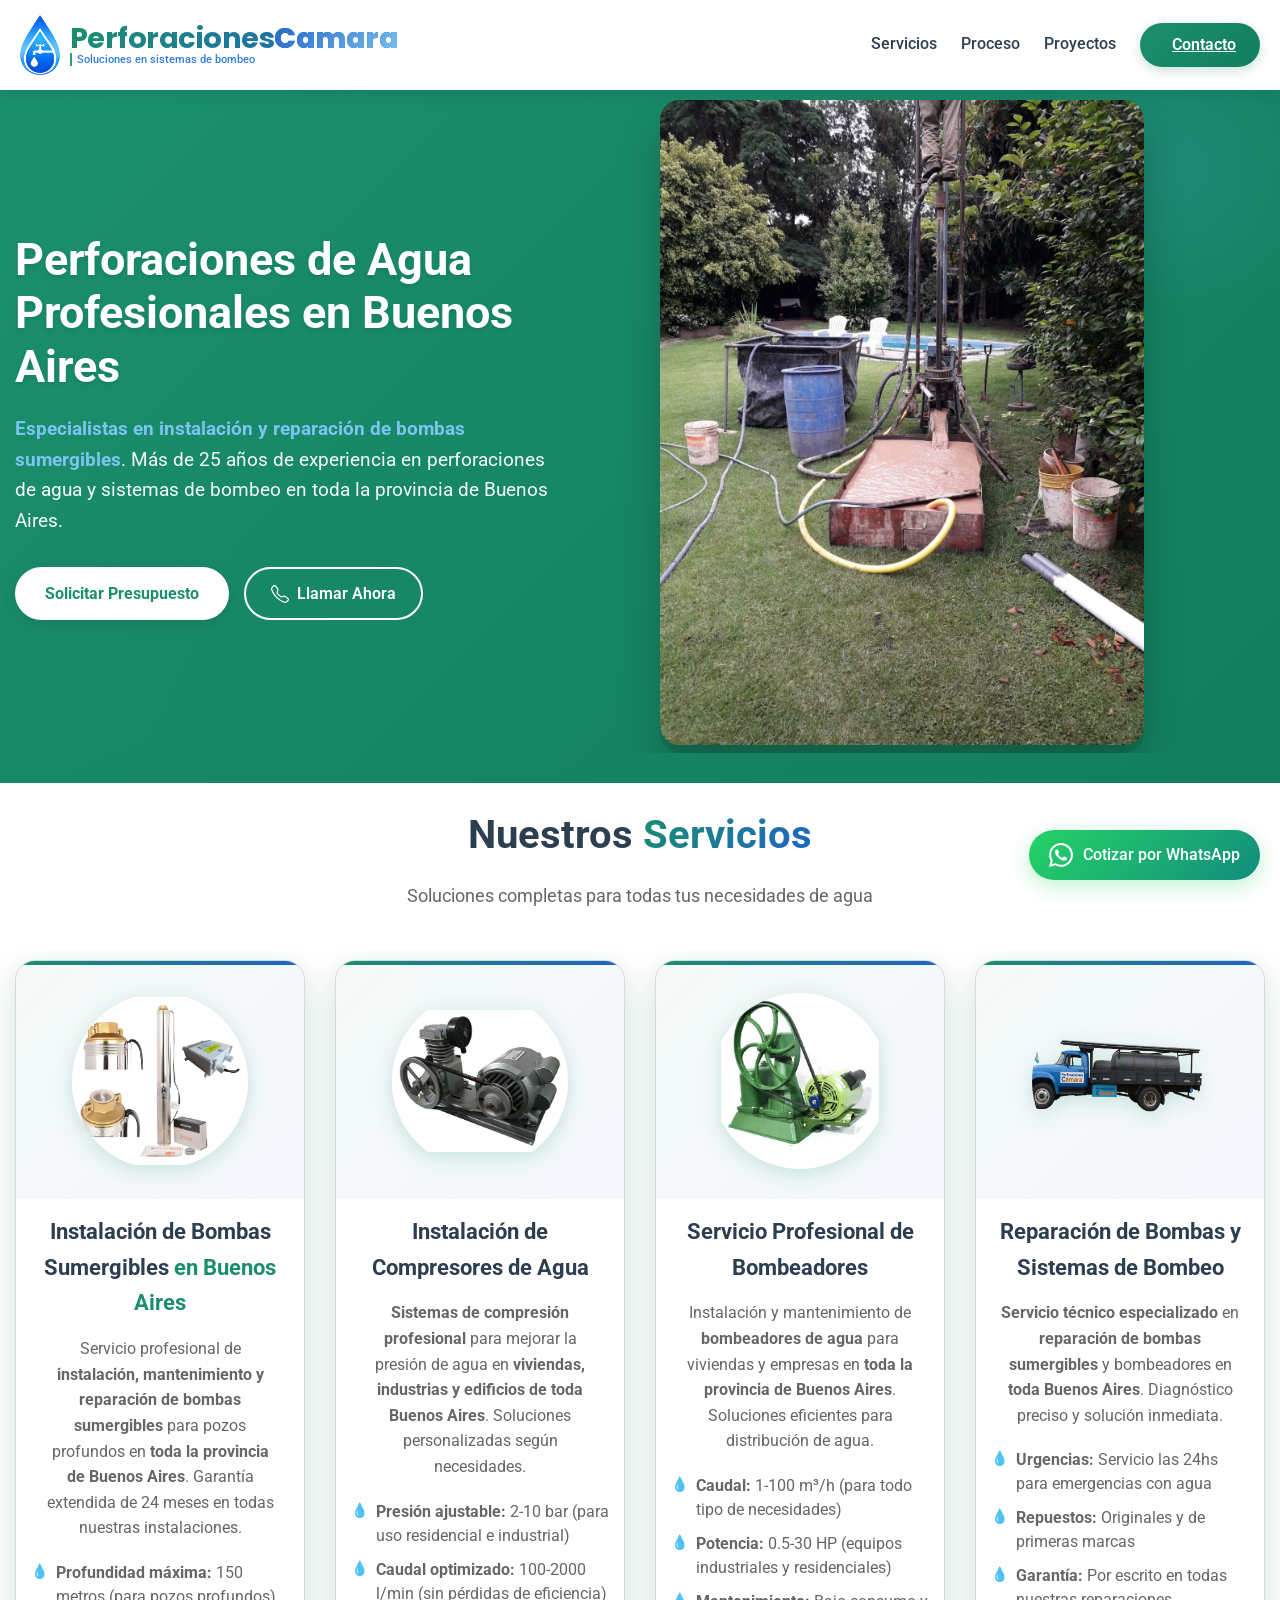
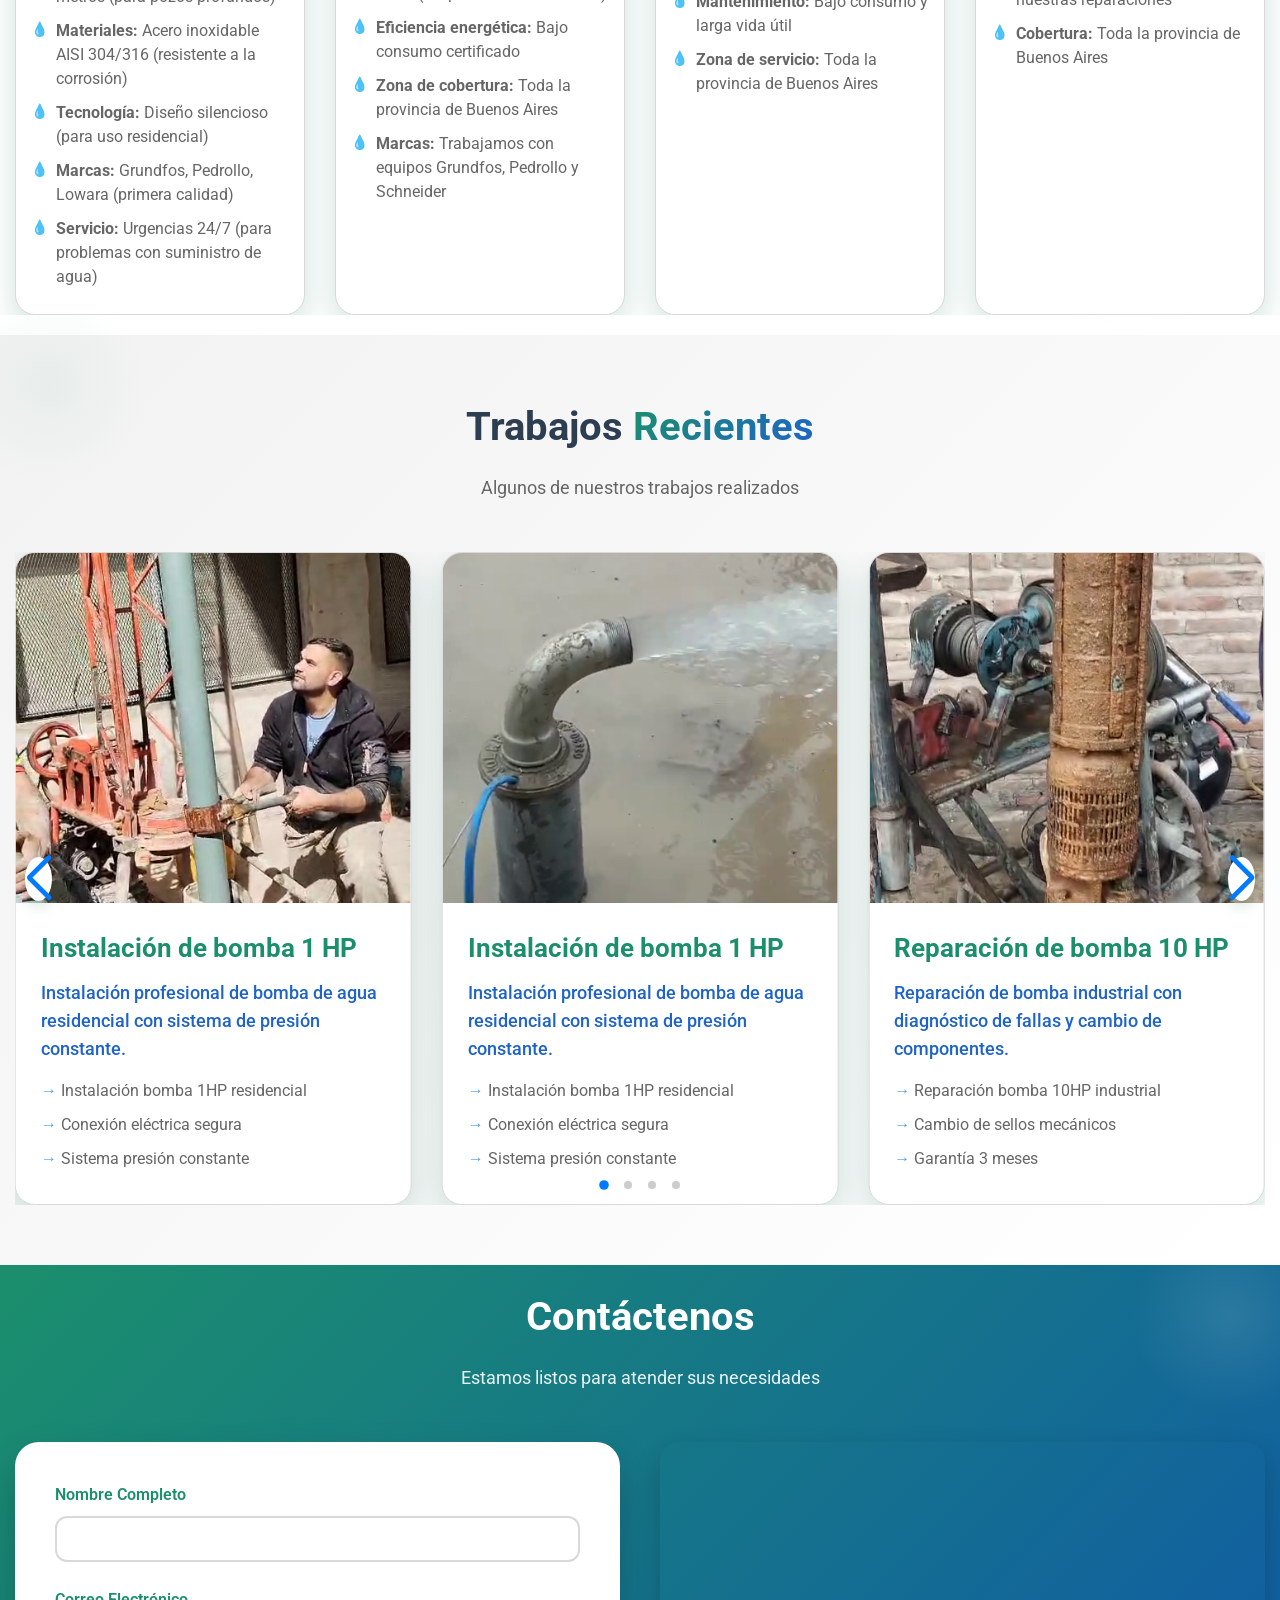
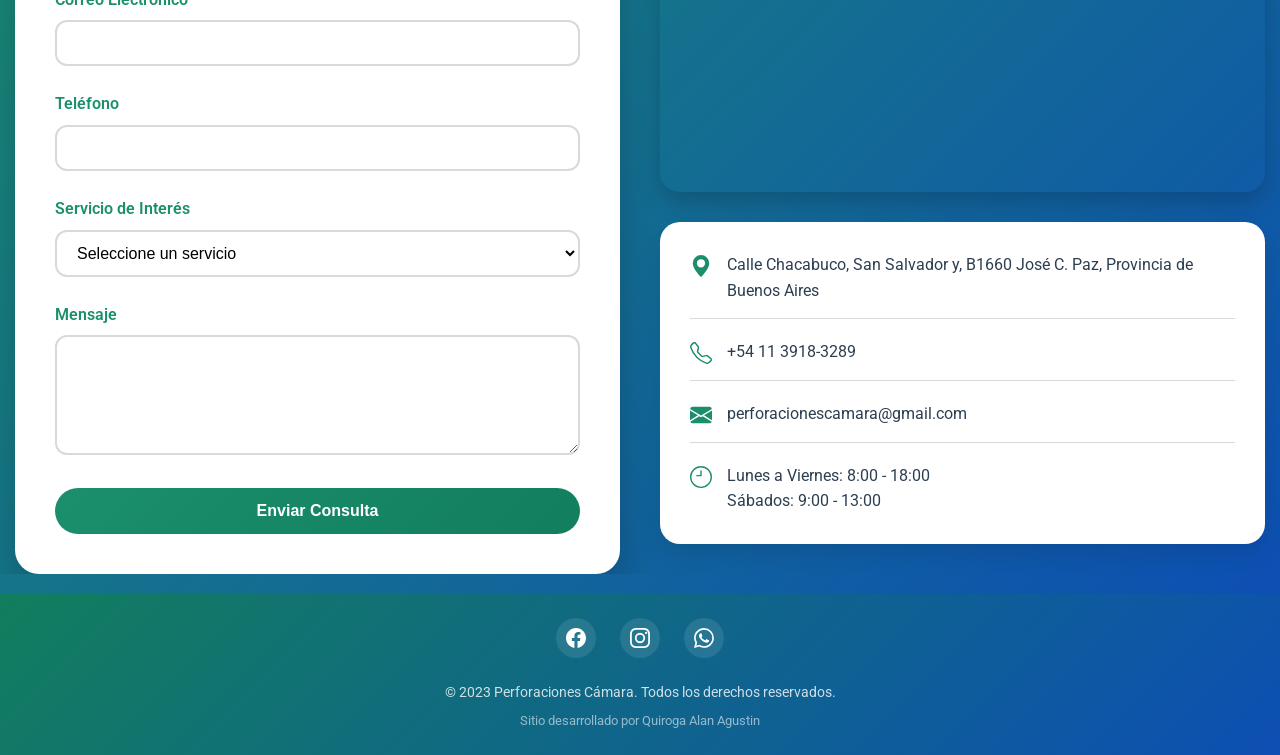
==== index.html @ 4f41132c "update" ====
<!DOCTYPE html>
<html lang="es">
<head>
  <meta charset="UTF-8">
  <title>Perforaciones Cámara | Instalación y Reparación de Bombas Sumergibles en Buenos Aires</title>
  
  <meta name="viewport" content="width=device-width, initial-scale=1.0, maximum-scale=1.0, user-scalable=no">
  <meta name="description" content="Perforaciones Cámara: Especialistas en perforación de pozos e instalación de bombas sumergibles en Buenos Aires. Servicio técnico 24/7 con 25 años de experiencia. Cotización inmediata y garantía extendida.">
  <meta name="keywords" content="perforaciones de agua, perforaciones cámara, perforaciones Buenos Aires, reparación bombeadores, bombas sumergibles, pozos de agua, sistemas de bombeo">
  <meta name="geo.region" content="AR-B" />
  <meta name="geo.placename" content="Buenos Aires" />
  <meta name="geo.position" content="-34.4950097;-58.7896075" />
  <meta name="ICBM" content="-34.4950097, -58.7896075" />
  <meta name="location" content="Buenos Aires, Argentina">
  <meta http-equiv="content-language" content="es">
  <meta name="author" content="Perforaciones Cámara">
  <meta name="robots" content="index, follow">

  <link rel="stylesheet" href="css/base.css">
  <link rel="stylesheet" href="css/tablet.css">
  <link rel="stylesheet" href="css/mobil.css">
  <link rel="stylesheet" href="https://unpkg.com/swiper/swiper-bundle.min.css">
  
  <link rel="preconnect" href="https://fonts.googleapis.com">
  <link rel="preconnect" href="https://fonts.gstatic.com" crossorigin>
  <link rel="canonical" href="https://www.perforacionescamara.com.ar" />
  <link href="https://fonts.googleapis.com/css2?family=Poppins:wght@400;500;600;700&family=Roboto:wght@400;500&display=swap" rel="stylesheet">


  <script type="application/ld+json">
    {
      "@context": "https://schema.org",
      "@type": "LocalBusiness",
      "name": "Perforaciones Cámara",
      "image": "https://www.perforacionescamara.com.ar/img/logo.jpg",
      "telephone": "+541161022419",
      "email": "perforacionescamara@gmail.com",
      "address": {
        "@type": "PostalAddress",
        "streetAddress": "Calle Chacabuco",
        "addressLocality": "Buenos Aires",
        "addressRegion": "Buenos Aires",
        "postalCode": "1665",
        "addressCountry": "AR"
      },
      "geo": {
        "@type": "GeoCoordinates",
        "latitude": "-34.4950097",
        "longitude": "-58.7896075"
      },
      "openingHoursSpecification": [{
        "@type": "OpeningHoursSpecification",
        "dayOfWeek": [
          "Monday",
          "Tuesday",
          "Wednesday",
          "Thursday",
          "Friday"
        ],
        "opens": "08:00",
        "closes": "18:00"
      },
      {
        "@type": "OpeningHoursSpecification",
        "dayOfWeek": "Saturday",
        "opens": "09:00",
        "closes": "13:00"
      }],
      "priceRange": "$$",
      "sameAs": [
        "https://www.facebook.com/profile.php?id=100032500175894",
        "https://www.instagram.com/perforaciones.camara/"
      ]
    }
    </script>

</head>
<body>
  <!-- Header/Navbar -->
  <header class="header">
    <div class="container">
      <a href="perforacionescamara.com.ar" class="logo">
        <div class="logo-image">
          <img src="img/logo.webp" alt="Logo Perforaciones Camara">
        </div>

        <div class="logo-info">
          <div class="logo-text">Perforaciones<span>Camara</span></div>
          <div class="logo-slogan">Soluciones en sistemas de bombeo</div>
        </div>
      </a>
      
      <nav class="navbar" aria-label="Navegación principal">
        <ul class="nav-links">
          <li class="nav-item"><a href="#servicios" class="nav-link">Servicios</a></li>
          <li class="nav-item"><a href="#proceso" class="nav-link">Proceso</a></li>
          <li class="nav-item"><a href="#proyectos" class="nav-link">Proyectos</a></li>
          <li class="nav-item"><a href="#contacto" class="btn-nav">
            <i class="fas fa-phone-alt"></i> Contacto
          </a></li>
        </ul>
      </nav>
      
      <div class="mobile-menu-btn">
        <span></span>
        <span></span>
        <span></span>
      </div>
    </div>
  </header>

  <nav class="breadcrumbs" aria-label="Ruta de navegación">
    <ol itemscope itemtype="https://schema.org/BreadcrumbList">
      <li itemprop="itemListElement" itemscope itemtype="https://schema.org/ListItem">
        <a itemprop="item" href="https://www.perforacionescamara.com.ar">
          <span itemprop="name">Inicio</span>
        </a>
        <meta itemprop="position" content="1" />
      </li>
      <li itemprop="itemListElement" itemscope itemtype="https://schema.org/ListItem">
        <span itemprop="name">Servicios</span>
        <meta itemprop="position" content="2" />
      </li>
    </ol>
  </nav>
  
  <!-- Hero Section -->
  <section class="hero">
    <div class="container">
      <div class="hero-content">
        <h1>Perforaciones de Agua Profesionales en Buenos Aires</h1>
        <p><strong>Especialistas en instalación y reparación de bombas sumergibles</strong>. Más de 25 años de experiencia en perforaciones de agua y sistemas de bombeo en toda la provincia de Buenos Aires.</p>
        <div class="hero-buttons">
          <a href="#contacto" class="btn-primary">Solicitar Presupuesto</a>
          <a href="tel:+541139183289" class="btn-secondary">
            <svg xmlns="http://www.w3.org/2000/svg" width="16" height="16" fill="currentColor" viewBox="0 0 16 16">
              <path d="M3.654 1.328a.678.678 0 0 0-1.015-.063L1.605 2.3c-.483.484-.661 1.169-.45 1.77a17.6 17.6 0 0 0 4.168 6.608 17.6 17.6 0 0 0 6.608 4.168c.601.211 1.286.033 1.77-.45l1.034-1.034a.678.678 0 0 0-.063-1.015l-2.307-1.794a.678.678 0 0 0-.58-.122l-2.19.547a1.75 1.75 0 0 1-1.657-.459L5.482 8.062a1.75 1.75 0 0 1-.46-1.657l.548-2.19a.678.678 0 0 0-.122-.58L3.654 1.328zM1.884.511a1.745 1.745 0 0 1 2.612.163L6.29 2.98c.329.423.445.974.315 1.494l-.547 2.19a.68.68 0 0 0 .178.643l2.457 2.457a.68.68 0 0 0 .644.178l2.189-.547a1.75 1.75 0 0 1 1.494.315l2.306 1.794c.829.645.905 1.87.163 2.611l-1.034 1.034c-.74.74-1.846 1.065-2.877.702a18.6 18.6 0 0 1-7.01-4.42 18.6 18.6 0 0 1-4.42-7.009c-.362-1.03-.037-2.137.703-2.877L1.885.511z"/>
            </svg>
            Llamar Ahora
          </a>
        </div>
      </div>
      <div class="hero-image">
        <img src="img/hero-bomba.webp" alt="Instalación profesional de bomba sumergible">
      </div>
    </div>
  </section>

  <!-- Servicios -->
  <section id="servicios" class="services">
    <div class="container">
      <div class="section-header">
        <h2>Nuestros <span>Servicios</span></h2>
        <p>Soluciones completas para todas tus necesidades de agua</p>
      </div>
      <div class="services-grid">
        <div class="service-card" itemscope itemtype="http://schema.org/Service">
          <div class="service-icon">
            <img src="img/bomba-icon.webp" 
                alt="Instalación y reparación de bombas sumergibles en Buenos Aires" 
                loading="lazy"
                width="100"
                height="100"
                itemprop="image">
          </div>
          
          <h3 itemprop="name">Instalación de Bombas Sumergibles <strong>en Buenos Aires</strong></h3>
          
          <div itemprop="description">
            <p>Servicio profesional de <strong>instalación, mantenimiento y reparación de bombas sumergibles</strong> para pozos profundos en <strong>toda la provincia de Buenos Aires</strong>. Garantía extendida de 24 meses en todas nuestras instalaciones.</p>
          </div>
          
          <button class="features-toggle">▼ Ver características</button>
          
          <ul class="service-features">
            <li itemprop="feature" itemscope itemtype="http://schema.org/PropertyValue">
              <strong><span itemprop="name">Profundidad máxima:</span></strong> 
              <span itemprop="value">150 metros</span> (para pozos profundos)
            </li>
            <li itemprop="feature" itemscope itemtype="http://schema.org/PropertyValue">
              <strong><span itemprop="name">Materiales:</span></strong> 
              <span itemprop="value">Acero inoxidable AISI 304/316</span> (resistente a la corrosión)
            </li>
            <li itemprop="feature" itemscope itemtype="http://schema.org/PropertyValue">
              <strong><span itemprop="name">Tecnología:</span></strong> 
              <span itemprop="value">Diseño silencioso</span> (para uso residencial)
            </li>
            <li itemprop="feature" itemscope itemtype="http://schema.org/PropertyValue">
              <strong><span itemprop="name">Marcas:</span></strong>
              <span itemprop="value">Grundfos, Pedrollo, Lowara</span> (primera calidad)
            </li>
            <li itemprop="feature" itemscope itemtype="http://schema.org/PropertyValue">
              <strong><span itemprop="name">Servicio:</span></strong>
              <span itemprop="value">Urgencias 24/7</span> (para problemas con suministro de agua)
            </li>
          </ul>
        </div>
        
        <div class="service-card" itemscope itemtype="http://schema.org/Service">
          <div class="service-icon">
            <img src="img/compresor-icon.webp" 
                alt="Instalación y mantenimiento de compresores en Buenos Aires" 
                loading="lazy"
                width="100"
                height="100">
          </div>
          <h3>Instalación de Compresores de Agua</h3>
          <p><strong>Sistemas de compresión profesional</strong> para mejorar la presión de agua en <strong>viviendas, industrias y edificios de toda Buenos Aires</strong>. Soluciones personalizadas según necesidades.</p>
          
          <button class="features-toggle">▼ Ver características</button>
          
          <ul class="service-features">
            <li><strong>Presión ajustable:</strong> 2-10 bar (para uso residencial e industrial)</li>
            <li><strong>Caudal optimizado:</strong> 100-2000 l/min (sin pérdidas de eficiencia)</li>
            <li><strong>Eficiencia energética:</strong> Bajo consumo certificado</li>
            <li><strong>Zona de cobertura:</strong> Toda la provincia de Buenos Aires</li>
            <li><strong>Marcas:</strong> Trabajamos con equipos Grundfos, Pedrollo y Schneider</li>
          </ul>
        </div>

        <div class="service-card" itemscope itemtype="http://schema.org/Service">
          <div class="service-icon">
            <img src="img/bombeador-icon.webp" 
                alt="Reparación e instalación de bombeadores en Buenos Aires" 
                loading="lazy"
                width="100"
                height="100">
          </div>
          <h3>Servicio Profesional de Bombeadores</h3>
          <p>Instalación y mantenimiento de <strong>bombeadores de agua</strong> para viviendas y empresas en <strong>toda la provincia de Buenos Aires</strong>. Soluciones eficientes para distribución de agua.</p>
          
          <button class="features-toggle">▼ Ver características</button>
          
          <ul class="service-features">
            <li><strong>Caudal:</strong> 1-100 m³/h (para todo tipo de necesidades)</li>
            <li><strong>Potencia:</strong> 0.5-30 HP (equipos industriales y residenciales)</li>
            <li><strong>Mantenimiento:</strong> Bajo consumo y larga vida útil</li>
            <li><strong>Zona de servicio:</strong> Toda la provincia de Buenos Aires</li>
          </ul>
        </div>
        
        <div class="service-card" itemscope itemtype="http://schema.org/Service">
          <div class="service-icon">
            <img src="img/reparacion-icon.webp" 
                alt="Reparación urgente de bombas en Buenos Aires" 
                loading="lazy"
                width="100"
                height="100">
          </div>
          <h3>Reparación de Bombas y Sistemas de Bombeo</h3>
          <p><strong>Servicio técnico especializado</strong> en <strong>reparación de bombas sumergibles</strong> y bombeadores en <strong>toda Buenos Aires</strong>. Diagnóstico preciso y solución inmediata.</p>
          
          <button class="features-toggle">▼ Ver características</button>
          
          <ul class="service-features">
            <li><strong>Urgencias:</strong> Servicio las 24hs para emergencias con agua</li>
            <li><strong>Repuestos:</strong> Originales y de primeras marcas</li>
            <li><strong>Garantía:</strong> Por escrito en todas nuestras reparaciones</li>
            <li><strong>Cobertura:</strong> Toda la provincia de Buenos Aires</li>
          </ul>
        </div>
      </div>
    </div>
  </section>
  
  <!-- Proyectos -->
  <section id="proyectos" class="projects">
    <div class="container">
      <div class="section-header">
        <h2>Trabajos <span>Recientes</span></h2>
        <p>Algunos de nuestros trabajos realizados</p>
      </div>
      
      <div class="swiper projects-swiper">
        <div class="swiper-wrapper">
          <div class="swiper-slide project-slide">
            <img src="img/bomba-instalacion-1hp.webp" alt="Instalación de bomba 1HP">
            <div class="project-info">
              <h3>Instalación de bomba 1 HP</h3>
              <p>Instalación profesional de bomba de agua residencial con sistema de presión constante.</p>
              <ul>
                <li>Instalación bomba 1HP residencial</li>
                <li>Conexión eléctrica segura</li>
                <li>Sistema presión constante</li>
              </ul>              
            </div>
          </div>
          
          <div class="swiper-slide project-slide">
            <img src="img/bomba-reparacion-10hp.webp" alt="Mantenimiento de bomba de 10HP">
            <div class="project-info">
              <h3>Reparación de bomba 10 HP</h3>
              <p>Reparación de bomba industrial con diagnóstico de fallas y cambio de componentes.</p>
              <ul>
                <li>Reparación bomba 10HP industrial</li>
                <li>Cambio de sellos mecánicos</li>
                <li>Garantía 3 meses</li>
              </ul>
            </div>
          </div>
          
          <div class="swiper-slide project-slide">
            <img src="img/bomba-instalacion-3hp.webp" alt="Instalación de bomba 3HP">
            <div class="project-info">
              <h3>Instalación de bomba 3 HP</h3>
              <p>Sistema de bombeo para procesos manufactureros.</p>
              <ul>
                <li>Instalación bomba 3HP comercial</li>
                <li>Configuración hidroneumática</li>
                <li>Pruebas de presión y garantía de funcionamiento sin interrupciones</li>
              </ul>
            </div>
          </div>

          <div class="swiper-slide project-slide">
            <img src="img/bomba-instalacion-1hp-2.webp" alt="Instalación de bomba 1HP">
            <div class="project-info">
              <h3>Instalación de bomba 1 HP</h3>
              <p>Instalación profesional de bomba de agua residencial con sistema de presión constante.</p>
              <ul>
                <li>Instalación bomba 1HP residencial</li>
                <li>Conexión eléctrica segura</li>
                <li>Sistema presión constante</li>
              </ul>              
            </div>
          </div>
        </div>
        <div class="swiper-pagination"></div>
        <div class="swiper-button-prev"></div>
        <div class="swiper-button-next"></div>
      </div>
    </div>
  </section>

  <!-- Contacto -->
  <section id="contacto" class="contact">
    <div class="container">
      <div class="section-header">
        <h2>Contáctenos</h2>
        <p>Estamos listos para atender sus necesidades</p>
      </div>
      
      <div class="contact-grid">
        <div class="contact-form">
          <form id="contactForm">
            <div class="form-group">
              <label for="name">Nombre Completo</label>
              <input type="text" id="name" required>
            </div>
            
            <div class="form-group">
              <label for="email">Correo Electrónico</label>
              <input type="email" id="email" required>
            </div>
            
            <div class="form-group">
              <label for="phone">Teléfono</label>
              <input type="tel" id="phone" required>
            </div>
            
            <div class="form-group">
              <label for="service">Servicio de Interés</label>
              <select id="service" required>
                <option value="">Seleccione un servicio</option>
                <option value="bomba">Bomba Sumergible</option>
                <option value="compresor">Compresor</option>
                <option value="bombeador">Bombeador</option>
                <option value="reparacion">Reparación</option>
                <option value="otro">Otro</option>
              </select>
            </div>
            
            <div class="form-group">
              <label for="message">Mensaje</label>
              <textarea id="message" rows="4" required></textarea>
            </div>
            
            <button type="submit" class="btn-submit">Enviar Consulta</button>
          </form>
        </div>
        
        <div class="contact-map">
          <div class="map-container">
            <iframe src="https://www.google.com/maps/embed?pb=!1m18!1m12!1m3!1d3288.3105803916956!2d-58.78960759999999!3d-34.4950097!2m3!1f0!2f0!3f0!3m2!1i1024!2i768!4f13.1!3m3!1m2!1s0x95bc997631d811b5%3A0x26855a58a3bdd645!2sPerforaciones%20camara!5e0!3m2!1ses!2sar!4v1747162366873!5m2!1ses!2sar" width="600" height="450" style="border:0;" allowfullscreen="" loading="lazy" referrerpolicy="no-referrer-when-downgrade"></iframe>
                    width="100%" 
                    height="100%" 
                    style="border:0;" 
                    allowfullscreen="" 
                    loading="lazy"></iframe>
          </div>
          
          <div class="contact-info">
            <div class="info-item">
              <svg xmlns="http://www.w3.org/2000/svg" width="24" height="24" fill="currentColor" viewBox="0 0 16 16">
                <path d="M8 16s6-5.686 6-10A6 6 0 0 0 2 6c0 4.314 6 10 6 10zm0-7a3 3 0 1 1 0-6 3 3 0 0 1 0 6z"/>
              </svg>
              <p>Calle Chacabuco, San Salvador y, B1660 José C. Paz, Provincia de Buenos Aires</p>
            </div>
            
            <div class="info-item">
              <svg xmlns="http://www.w3.org/2000/svg" width="24" height="24" fill="currentColor" viewBox="0 0 16 16">
                <path d="M3.654 1.328a.678.678 0 0 0-1.015-.063L1.605 2.3c-.483.484-.661 1.169-.45 1.77a17.6 17.6 0 0 0 4.168 6.608 17.6 17.6 0 0 0 6.608 4.168c.601.211 1.286.033 1.77-.45l1.034-1.034a.678.678 0 0 0-.063-1.015l-2.307-1.794a.678.678 0 0 0-.58-.122l-2.19.547a1.75 1.75 0 0 1-1.657-.459L5.482 8.062a1.75 1.75 0 0 1-.46-1.657l.548-2.19a.678.678 0 0 0-.122-.58L3.654 1.328zM1.884.511a1.745 1.745 0 0 1 2.612.163L6.29 2.98c.329.423.445.974.315 1.494l-.547 2.19a.68.68 0 0 0 .178.643l2.457 2.457a.68.68 0 0 0 .644.178l2.189-.547a1.75 1.75 0 0 1 1.494.315l2.306 1.794c.829.645.905 1.87.163 2.611l-1.034 1.034c-.74.74-1.846 1.065-2.877.702a18.6 18.6 0 0 1-7.01-4.42 18.6 18.6 0 0 1-4.42-7.009c-.362-1.03-.037-2.137.703-2.877L1.885.511z"/>
              </svg>
              <p>+54 11 3918-3289</p>
            </div>
            
            <div class="info-item">
              <svg xmlns="http://www.w3.org/2000/svg" width="24" height="24" fill="currentColor" viewBox="0 0 16 16">
                <path d="M.05 3.555A2 2 0 0 1 2 2h12a2 2 0 0 1 1.95 1.555L8 8.414.05 3.555ZM0 4.697v7.104l5.803-3.558L0 4.697ZM6.761 8.83l-6.57 4.027A2 2 0 0 0 2 14h12a2 2 0 0 0 1.808-1.144l-6.57-4.027L8 9.586l-1.239-.757Zm3.436-.586L16 11.801V4.697l-5.803 3.546Z"/>
              </svg>
              <p>perforacionescamara@gmail.com</p>
            </div>
            
            <div class="info-item">
              <svg xmlns="http://www.w3.org/2000/svg" width="24" height="24" fill="currentColor" viewBox="0 0 16 16">
                <path d="M8 1a7 7 0 1 0 0 14A7 7 0 0 0 8 1zm0-1a8 8 0 1 1 0 16A8 8 0 0 1 8 0z"/>
                <path d="M8 3a.5.5 0 0 1 .5.5v3.5a.5.5 0 0 1-.5.5H5a.5.5 0 0 1 0-1h2.5V3.5A.5.5 0 0 1 8 3z"/>
              </svg>
              <p>Lunes a Viernes: 8:00 - 18:00<br>Sábados: 9:00 - 13:00</p>
            </div>
          </div>
        </div>
      </div>
    </div>
  </section>

  <script src="js/script.js"></script>
  <script src="https://cdn.jsdelivr.net/npm/swiper@8/swiper-bundle.min.js"></script>

 <!-- Footer -->
  <footer class="footer" itemscope itemtype="http://schema.org/LocalBusiness">
    <div class="container">
      <div itemprop="name" style="display:none">Perforaciones Cámara</div>
      <div class="social-links">
        <a href="https://www.facebook.com/profile.php?id=100032500175894" class="facebook" aria-label="Facebook">
          <svg xmlns="http://www.w3.org/2000/svg" width="20" height="20" fill="currentColor" viewBox="0 0 16 16">
            <path d="M16 8.049c0-4.446-3.582-8.05-8-8.05C3.58 0-.002 3.603-.002 8.05c0 4.017 2.926 7.347 6.75 7.951v-5.625h-2.03V8.05H6.75V6.275c0-2.017 1.195-3.131 3.022-3.131.876 0 1.791.157 1.791.157v1.98h-1.009c-.993 0-1.303.621-1.303 1.258v1.51h2.218l-.354 2.326H9.25V16c3.824-.604 6.75-3.934 6.75-7.951z"/>
          </svg>
        </a>
        <a href="https://www.instagram.com/perforaciones.camara/" class="instagram" aria-label="Instagram">
          <svg xmlns="http://www.w3.org/2000/svg" width="20" height="20" fill="currentColor" viewBox="0 0 16 16">
            <path d="M8 0C5.829 0 5.556.01 4.703.048 3.85.088 3.269.222 2.76.42a3.92 3.92 0 0 0-1.417.923A3.92 3.92 0 0 0 .42 2.76C.222 3.268.087 3.85.048 4.7.01 5.555 0 5.827 0 8.001c0 2.172.01 2.444.048 3.297.04.852.174 1.433.372 1.942.205.526.478.972.923 1.417.444.445.89.719 1.416.923.51.198 1.09.332 1.942.372.853.037 1.125.048 3.298.048 2.173 0 2.445-.01 3.298-.048.852-.04 1.433-.174 1.941-.372a3.92 3.92 0 0 0 1.417-.923c.445-.445.719-.891.923-1.416.198-.51.332-1.09.372-1.941.037-.853.048-1.125.048-3.298 0-2.173-.01-2.445-.048-3.298-.04-.852-.174-1.433-.372-1.941a3.92 3.92 0 0 0-.923-1.417A3.92 3.92 0 0 0 13.24.42c-.51-.198-1.09-.332-1.941-.372C10.445.01 10.173 0 8 0zm0 1.44c2.136 0 2.39.01 3.233.048.78.036 1.203.166 1.485.276.374.145.64.319.92.599.28.28.453.546.598.92.11.281.24.705.276 1.485.037.843.048 1.097.048 3.233 0 2.136-.01 2.39-.048 3.233-.036.78-.166 1.203-.276 1.485-.145.374-.319.64-.599.92-.28.28-.546.453-.92.598-.281.11-.705.24-1.485.276-.843.037-1.097.048-3.233.048-2.136 0-2.39-.01-3.233-.048-.78-.036-1.203-.166-1.485-.276a3.92 3.92 0 0 1-.92-.599 3.92 3.92 0 0 1-.598-.92c-.11-.281-.24-.705-.276-1.485C1.45 10.39 1.44 10.136 1.44 8c0-2.136.01-2.39.048-3.233.036-.78.166-1.203.276-1.485.145-.374.319-.64.599-.92.28-.28.546-.453.92-.598.281-.11.705-.24 1.485-.276C5.61 1.45 5.864 1.44 8 1.44zm0 2.452a4.108 4.108 0 1 0 0 8.216 4.108 4.108 0 0 0 0-8.216zm0 1.44a2.667 2.667 0 1 1 0 5.334 2.667 2.667 0 0 1 0-5.334zm5.855-1.44a.96.96 0 1 0-1.92 0 .96.96 0 0 0 1.92 0z"/>
          </svg>
        </a>
        <a href="https://wa.me/541139183289" class="whatsapp" aria-label="WhatsApp">
          <svg xmlns="http://www.w3.org/2000/svg" width="20" height="20" fill="currentColor" viewBox="0 0 16 16">
            <path d="M13.601 2.326A7.854 7.854 0 0 0 7.994 0C3.627 0 .068 3.558.064 7.926c0 1.399.366 2.76 1.057 3.965L0 16l4.204-1.102a7.933 7.933 0 0 0 3.79.965h.004c4.368 0 7.926-3.558 7.93-7.93A7.898 7.898 0 0 0 13.6 2.326zM7.994 14.521a6.573 6.573 0 0 1-3.356-.92l-.24-.144-2.494.654.666-2.433-.156-.251a6.56 6.56 0 0 1-1.007-3.505c0-3.626 2.957-6.584 6.591-6.584a6.56 6.56 0 0 1 4.66 1.931 6.557 6.557 0 0 1 1.928 4.66c-.004 3.639-2.961 6.592-6.592 6.592zm3.615-4.934c-.197-.099-1.17-.578-1.353-.646-.182-.065-.315-.099-.445.099-.133.197-.513.646-.627.775-.114.133-.232.148-.43.05-.197-.1-.836-.308-1.592-.985-.59-.525-.985-1.175-1.103-1.372-.114-.198-.011-.304.088-.403.087-.088.197-.232.296-.346.1-.114.133-.198.198-.33.065-.134.034-.248-.015-.347-.05-.099-.445-1.076-.612-1.47-.16-.389-.323-.335-.445-.34-.114-.007-.247-.007-.38-.007a.729.729 0 0 0-.529.247c-.182.198-.691.677-.691 1.654 0 .977.71 1.916.81 2.049.098.133 1.394 2.132 3.383 2.992.47.205.84.326 1.129.418.475.152.904.129 1.246.08.38-.058 1.171-.48 1.338-.943.164-.464.164-.86.114-.943-.049-.084-.182-.133-.38-.232z"/>
          </svg>
        </a>
      </div>


      <div class="footer-info">
        <p>&copy; 2023 Perforaciones Cámara. Todos los derechos reservados.</p>
        <p class="credits">Sitio desarrollado por Quiroga Alan Agustin</p>
      </div>
    </div>
  </footer>

  <!-- Botón WhatsApp Flotante -->
  <a href="https://wa.me/541139183289?text=Hola%20Perforaciones%20Cámara,%20quisiera%20consultar%20por%20perforaciones%20de%20agua%20en%20Buenos%20Aires" 
  class="whatsapp-float" 
  aria-label="Consultar por perforaciones de agua vía WhatsApp">
    <svg xmlns="http://www.w3.org/2000/svg" width="24" height="24" fill="currentColor" viewBox="0 0 16 16">
      <path d="M13.601 2.326A7.854 7.854 0 0 0 7.994 0C3.627 0 .068 3.558.064 7.926c0 1.399.366 2.76 1.057 3.965L0 16l4.204-1.102a7.933 7.933 0 0 0 3.79.965h.004c4.368 0 7.926-3.558 7.93-7.93A7.898 7.898 0 0 0 13.6 2.326zM7.994 14.521a6.573 6.573 0 0 1-3.356-.92l-.24-.144-2.494.654.666-2.433-.156-.251a6.56 6.56 0 0 1-1.007-3.505c0-3.626 2.957-6.584 6.591-6.584a6.56 6.56 0 0 1 4.66 1.931 6.557 6.557 0 0 1 1.928 4.66c-.004 3.639-2.961 6.592-6.592 6.592zm3.615-4.934c-.197-.099-1.17-.578-1.353-.646-.182-.065-.315-.099-.445.099-.133.197-.513.646-.627.775-.114.133-.232.148-.43.05-.197-.1-.836-.308-1.592-.985-.59-.525-.985-1.175-1.103-1.372-.114-.198-.011-.304.088-.403.087-.088.197-.232.296-.346.1-.114.133-.198.198-.33.065-.134.034-.248-.015-.347-.05-.099-.445-1.076-.612-1.47-.16-.389-.323-.335-.445-.34-.114-.007-.247-.007-.38-.007a.729.729 0 0 0-.529.247c-.182.198-.691.677-.691 1.654 0 .977.71 1.916.81 2.049.098.133 1.394 2.132 3.383 2.992.47.205.84.326 1.129.418.475.152.904.129 1.246.08.38-.058 1.171-.48 1.338-.943.164-.464.164-.86.114-.943-.049-.084-.182-.133-.38-.232z"/>
    </svg>
    <span>Cotizar por WhatsApp</span>
  </a>

</body>
</html>
---- css/base.css ----
/* ============================================
   VARIABLES DE COLOR - PALETA CORPORATIVA
   ============================================ */
:root {
  /* Verde principal - Fondo y elementos destacados */
  --green-primary: #1B8F6C;
  --green-medium: #158A64;
  --green-dark: #127E5D;
  --green-light: #2C9E7C;
  --green-gradient-start: #1B8F6C;
  --green-gradient-end: #127E5D;
  
  /* Azul - Iconos, acentos y elementos de agua */
  --blue-deep: #0D4FB3;
  --blue-primary: #1E63C8;
  --blue-medium: #2E7EDB;
  --blue-light: #4FA3E6;
  --blue-bright: #7BC3F0;
  
  /* Blancos y grises - Textos y fondos */
  --white-pure: #FFFFFF;
  --white-soft: #F2F2F2;
  --gray-light: #D9D9D9;
  --gray-medium: #BFBFBF;
  --gray-dark: #666666;
  
  /* Sombras */
  --shadow-blue: rgba(10, 58, 138, 0.15);
  --shadow-green: rgba(15, 111, 86, 0.2);
  --shadow-text: #999999;
  
  /* Variables funcionales para compatibilidad */
  --primary-blue: var(--blue-primary);
  --dark-blue: var(--blue-deep);
  --corporate-orange: var(--green-light);
  --light-gray: var(--white-soft);
  --dark-gray: #2c3e50;
  --white: var(--white-pure);
  --text-color: var(--gray-dark);
  --transition: all 0.3s ease-in-out;
}

* {
  margin: 0;
  padding: 0;
  box-sizing: border-box;
}

body {
  font-family: 'Roboto', sans-serif;
  color: var(--dark-gray);
  background: linear-gradient(135deg, var(--white-pure) 0%, var(--white-soft) 100%);
  line-height: 1.6;
  overflow-x: hidden;
}

.container {
  width: 100%;
  max-width: 1300px;
  padding-left: 15px;
  padding-right: 15px;
  margin-left: auto;
  margin-right: auto;
  box-sizing: border-box;
  overflow-x: hidden;
}

/* ============================================
   HEADER Y NAVEGACIÓN
   ============================================ */
.header {
  position: fixed;
  top: 0;
  left: 0;
  width: 100%;
  background-color: var(--white);
  box-shadow: 0 2px 15px rgba(0, 0, 0, 0.1);
  z-index: 1000;
  padding: 0;
  transition: box-shadow 0.3s ease;
}

.header .container {
  display: flex;
  justify-content: space-between;
  align-items: center;
  padding: 15px 20px;
  max-width: 1300px;
}

.header.scrolled {
  box-shadow: 0 4px 10px rgba(0, 0, 0, 0.1);
}

/* Logo - Marca */
.logo {
  display: flex;
  align-items: stretch; /* clave */
  text-decoration: none;
  gap: 10px;
  flex-wrap: nowrap; /* evita saltos */
}

/* imagen */
.logo-image {
  display: flex;
  align-items: center;
}

.logo-image img {
  height: 100%;      /* iguala altura con texto */
  width: auto;
  max-height: 60px;  /* límite */
  object-fit: contain;
}

/* contenedor texto + slogan */
.logo-info {
  display: flex;
  flex-direction: column;
  justify-content: center;
}


/* texto principal */
.logo-text {
  font-family: 'Poppins', sans-serif;
  font-size: 1.8rem;
  font-weight: 700;
  background: linear-gradient(135deg, var(--green-primary) 0%, var(--blue-primary) 100%);
  -webkit-background-clip: text;
  background-clip: text;
  color: transparent;
  line-height: 1;
  letter-spacing: -0.5px;
}

.logo-text span {
  background: linear-gradient(135deg, var(--blue-primary) 0%, var(--blue-bright) 100%);
  -webkit-background-clip: text;
  background-clip: text;
  color: transparent;
  font-weight: 800;
}

.logo-slogan {
  font-size: 0.7rem;
  color: var(--blue-medium);
  padding-left: 5px;
  border-left: 2px solid var(--green-light);
  font-weight: 500;
  line-height: 1.2;
}

/* Menú de Navegación */
.navbar {
  display: flex;
  align-items: center;
}

.nav-links {
  display: flex;
  list-style: none;
  margin: 0;
  padding: 0;
  gap: 1.5rem;
}

.nav-item {
  position: relative;
}

.nav-link {
  text-decoration: none;
  color: var(--dark-gray);
  font-weight: 500;
  font-size: 1rem;
  padding: 0.5rem 0;
  position: relative;
  transition: var(--transition);
  display: flex;
  align-items: center;
}

.nav-link:hover {
  color: var(--green-primary);
}

.nav-link:after {
  content: '';
  position: absolute;
  bottom: 0;
  left: 0;
  width: 0;
  height: 2px;
  background: linear-gradient(90deg, var(--green-primary), var(--blue-primary));
  transition: var(--transition);
}

.nav-link:hover:after {
  width: 100%;
}

/* Botón de Contacto */
.btn-nav {
  background: linear-gradient(135deg, var(--green-primary), var(--green-dark));
  color: var(--white-pure) !important;
  padding: 0.6rem 1.5rem;
  border-radius: 30px;
  font-weight: 600;
  transition: var(--transition);
  border: none;
  cursor: pointer;
  display: inline-flex;
  align-items: center;
  justify-content: center;
  box-shadow: 0 4px 12px var(--shadow-green);
}

.btn-nav:hover {
  transform: translateY(-2px);
  box-shadow: 0 6px 18px var(--shadow-green);
  background: linear-gradient(135deg, var(--green-dark), var(--green-primary));
}

.btn-nav:active {
  transform: translateY(0);
}

.btn-nav i {
  margin-right: 8px;
}

/* Menú Mobile */
.mobile-menu-btn {
  display: none;
  flex-direction: column;
  justify-content: space-between;
  width: 30px;
  height: 21px;
  cursor: pointer;
  z-index: 1001;
}

.mobile-menu-btn span {
  display: block;
  height: 3px;
  width: 100%;
  background: linear-gradient(90deg, var(--green-primary), var(--blue-primary));
  border-radius: 3px;
  transition: var(--transition);
}

/* ============================================
   HERO SECTION
   ============================================ */
.hero {
  padding: 30px 0 30px;
  background: linear-gradient(135deg, var(--green-gradient-start) 0%, var(--green-gradient-end) 100%);
  position: relative;
  overflow: hidden;
  margin-top: 70px;
}

.hero:before {
  content: '';
  position: absolute;
  top: -50px;
  right: -50px;
  width: 300px;
  height: 300px;
  background: radial-gradient(circle, rgba(79, 163, 230, 0.15) 0%, transparent 70%);
  border-radius: 50%;
  z-index: 1;
}

.hero:after {
  content: '';
  position: absolute;
  bottom: -100px;
  left: -100px;
  width: 400px;
  height: 400px;
  background: radial-gradient(circle, rgba(27, 143, 108, 0.15) 0%, transparent 70%);
  border-radius: 50%;
  z-index: 1;
}

.hero .container {
  display: flex;
  align-items: center;
  position: relative;
  z-index: 2;
}

.hero-content {
  flex: 1;
  padding-right: 40px;
  animation: fadeInUp 0.8s ease-out;
}

.hero-image {
  flex: 1;
  position: relative;
  animation: fadeIn 1s ease-out;
  display: block;
}

.hero-image img {
  width: 80%;
  max-width: 500px;
  border-radius: 20px;
  box-shadow: 0 25px 40px rgba(0, 0, 0, 0.2);
  transition: transform 0.5s ease;
}

.hero-image::after {
  content: '';
  position: absolute;
  bottom: 0;
  left: 0;
  width: 80%;
  height: 20%;
  background: linear-gradient(to top, rgba(0, 0, 0, 0.1) 0%, rgba(255,255,255, 0) 100%);
  pointer-events: none;
  border-radius: 0 0 20px 20px;
}

.hero-image:hover img {
  transform: scale(1.02);
}

.hero h1 {
  font-size: 2.8rem;
  font-weight: 700;
  color: var(--white-pure);
  margin-bottom: 20px;
  line-height: 1.2;
  text-shadow: 0 2px 4px rgba(0, 0, 0, 0.1);
}

.hero p {
  font-size: 1.2rem;
  color: rgba(255, 255, 255, 0.95);
  margin-bottom: 30px;
  max-width: 90%;
  line-height: 1.6;
}

.hero p strong {
  color: var(--blue-bright);
  font-weight: 700;
}

.hero-buttons {
  display: flex;
  gap: 15px;
  flex-wrap: wrap;
}

.btn-primary {
  background: var(--white-pure);
  color: var(--green-primary);
  padding: 12px 30px;
  border-radius: 40px;
  font-weight: 700;
  text-decoration: none;
  display: inline-flex;
  align-items: center;
  transition: all 0.3s ease;
  box-shadow: 0 4px 15px rgba(0, 0, 0, 0.1);
}

.btn-primary:hover {
  transform: translateY(-3px);
  box-shadow: 0 8px 25px rgba(0, 0, 0, 0.15);
  background: var(--white-soft);
}

.btn-secondary {
  background: transparent;
  color: var(--white-pure);
  padding: 12px 25px;
  border-radius: 40px;
  font-weight: 600;
  text-decoration: none;
  display: inline-flex;
  align-items: center;
  transition: all 0.3s ease;
  border: 2px solid var(--white-pure);
}

.btn-secondary:hover {
  background: rgba(255, 255, 255, 0.1);
  transform: translateY(-3px);
  border-color: var(--blue-bright);
}

.btn-secondary svg {
  margin-right: 8px;
  width: 18px;
  height: 18px;
}

/* Animaciones */
@keyframes fadeInUp {
  from {
    opacity: 0;
    transform: translateY(30px);
  }
  to {
    opacity: 1;
    transform: translateY(0);
  }
}

@keyframes fadeIn {
  from {
    opacity: 0;
  }
  to {
    opacity: 1;
  }
}

/* ============================================
   SERVICES SECTION
   ============================================ */
.services {
  padding: 20px 0 20px !important;
  background-color: var(--white-pure);
  position: relative;
}

.section-header {
  text-align: center;
  margin-bottom: 50px;
}

.section-header h2 {
  font-size: 2.5rem;
  color: var(--dark-gray);
  margin-bottom: 15px;
  position: relative;
  display: inline-block;
}

.section-header h2 span {
  background: linear-gradient(135deg, var(--green-primary), var(--blue-primary));
  -webkit-background-clip: text;
  background-clip: text;
  color: transparent;
}

.section-header p {
  color: var(--gray-dark);
  font-size: 1.1rem;
  max-width: 700px;
  margin: 0 auto;
}

.services-grid {
  display: grid;
  grid-template-columns: repeat(auto-fit, minmax(280px, 1fr));
  gap: 30px;
  margin-top: 40px;
}

.service-card {
  background: var(--white-pure);
  border-radius: 20px;
  overflow: hidden;
  box-shadow: 0 10px 30px var(--shadow-green);
  transition: all 0.4s ease;
  border: 1px solid var(--gray-light);
  position: relative;
  z-index: 1;
}

.service-card:hover {
  transform: translateY(-10px);
  box-shadow: 0 20px 40px rgba(27, 143, 108, 0.2);
  border-color: var(--green-light);
}

.service-card:before {
  content: '';
  position: absolute;
  top: 0;
  left: 0;
  width: 100%;
  height: 4px;
  background: linear-gradient(90deg, var(--green-primary), var(--blue-primary));
  z-index: 2;
}

.service-icon {
  padding: 30px 0 20px;
  text-align: center;
  background: linear-gradient(135deg, rgba(27, 143, 108, 0.05), rgba(30, 99, 200, 0.05));
}

.service-icon img {
  width: 180px;
  height: 180px;
  object-fit: contain;
  border-radius: 50%;
  padding: 2px;
  filter: drop-shadow(0 5px 10px rgba(27, 143, 108, 0.2));
  box-sizing: border-box;
}

.service-card h3 {
  text-align: center;
  color: var(--dark-gray);
  font-size: 1.4rem;
  margin: 15px 0;
  padding: 0 20px;
}

.service-card h3 strong {
  color: var(--green-primary);
}

.service-card p {
  color: var(--gray-dark);
  padding: 0 25px;
  text-align: center;
  margin-bottom: 20px;
  line-height: 1.6;
}

.service-card ul {
  padding: 0 30px 30px;
  list-style-type: none;
}

.service-card ul li {
  position: relative;
  padding-left: 25px;
  margin-bottom: 10px;
  color: var(--gray-dark);
  line-height: 1.5;
}

.service-card ul li:before {
  content: '💧';
  position: absolute;
  left: 0;
  top: 0;
  font-size: 14px;
}

.services:after {
  content: '';
  position: absolute;
  bottom: 0;
  right: 0;
  width: 300px;
  height: 300px;
  background: radial-gradient(circle, rgba(27, 143, 108, 0.05) 0%, rgba(255, 255, 255, 0) 70%);
  z-index: 0;
  pointer-events: none;
}

/* Oculta el botón toggle en desktop */
.features-toggle {
  display: none;
}

/* Asegura que las características sean visibles */
.service-features {
  display: block !important;
  max-height: none !important;
}

/* ============================================
   PROJECTS SECTION
   ============================================ */
.projects {
  padding: 60px 0 !important;
  background: linear-gradient(135deg, var(--white-soft) 0%, var(--white-pure) 100%);
  position: relative;
}

.projects .section-header h2 span {
  background: linear-gradient(135deg, var(--green-primary), var(--blue-primary));
  -webkit-background-clip: text;
  background-clip: text;
  color: transparent;
}

.projects-swiper {
  width: 100%;
  padding: 30px 0 60px;
  position: relative;
}

.projects-swiper .swiper-wrapper {
  display: flex;
  align-items: stretch;
}

.project-slide {
  background: var(--white-pure);
  border-radius: 20px;
  overflow: hidden;
  box-shadow: 0 15px 35px var(--shadow-green);
  transition: all 0.3s ease;
  height: auto;
  display: flex;
  flex-direction: column;
  border: 1px solid var(--gray-light);
}

.project-slide img {
  width: 100%;
  height: 350px;
  object-fit: cover;
  transition: transform 0.5s ease;
  display: block;
}

.project-slide:hover img {
  transform: scale(1.05);
}

.project-info {
  padding: 25px;
  flex: 1;
}

.project-info h3 {
  color: var(--green-primary);
  font-size: 1.6rem;
  margin-bottom: 10px;
}

.project-info p {
  color: var(--blue-primary);
  font-weight: 500;
  margin-bottom: 15px;
  font-size: 1.1rem;
}

.project-info ul {
  list-style: none;
  padding: 0;
  margin: 0;
}

.project-info ul li {
  position: relative;
  padding-left: 20px;
  margin-bottom: 8px;
  color: var(--gray-dark);
}

.project-info ul li:before {
  content: "→";
  color: var(--blue-light);
  font-size: 1rem;
  position: absolute;
  left: 0;
  top: 0;
}

.swiper-pagination {
  position: relative;
  bottom: 0;
  margin-top: 30px;
}

.swiper-pagination-bullet {
  width: 12px;
  height: 12px;
  background-color: var(--gray-light);
  opacity: 1;
  margin: 0 8px !important;
  transition: all 0.3s ease;
}

.swiper-pagination-bullet-active {
  background: linear-gradient(135deg, var(--green-primary), var(--blue-primary));
  transform: scale(1.2);
}

.swiper-button-next,
.swiper-button-prev {
  width: 50px;
  height: 50px;
  background-color: var(--white-pure);
  border-radius: 50%;
  box-shadow: 0 5px 15px var(--shadow-green);
  color: var(--green-primary);
  transition: all 0.3s ease;
}

.swiper-button-next:after,
.swiper-button-prev:after {
  font-size: 1.2rem;
  font-weight: bold;
}

.swiper-button-next:hover,
.swiper-button-prev:hover {
  background: linear-gradient(135deg, var(--green-primary), var(--green-dark));
  color: var(--white-pure);
  transform: scale(1.1);
}

.project-slide:hover {
  transform: translateY(-10px);
  box-shadow: 0 25px 45px rgba(27, 143, 108, 0.2);
}

.projects:before {
  content: '';
  position: absolute;
  top: -50px;
  left: -50px;
  width: 200px;
  height: 200px;
  background: radial-gradient(circle, rgba(27, 143, 108, 0.05) 0%, rgba(255, 255, 255, 0) 70%);
  z-index: 0;
  pointer-events: none;
}

/* ============================================
   CONTACT SECTION
   ============================================ */
.contact {
  padding: 20px 0;
  background: linear-gradient(135deg, var(--green-gradient-start) 0%, var(--blue-deep) 100%);
  position: relative;
}

.contact .section-header {
  text-align: center;
  margin-bottom: 50px;
}

.contact .section-header h2 {
  color: var(--white-pure);
}

.contact .section-header h2 span {
  background: linear-gradient(135deg, var(--white-pure), var(--blue-bright));
  -webkit-background-clip: text;
  background-clip: text;
  color: transparent;
}

.contact .section-header p {
  color: rgba(255, 255, 255, 0.9);
}

.contact-grid {
  display: grid;
  grid-template-columns: 1fr 1fr;
  gap: 40px;
}

.contact-form {
  background: var(--white-pure);
  padding: 40px;
  border-radius: 24px;
  box-shadow: 0 20px 40px rgba(0, 0, 0, 0.2);
}

.form-group {
  margin-bottom: 25px;
}

.form-group label {
  display: block;
  margin-bottom: 8px;
  font-weight: 600;
  color: var(--green-primary);
}

.form-group input,
.form-group select,
.form-group textarea {
  width: 100%;
  padding: 12px 16px;
  border: 2px solid var(--gray-light);
  border-radius: 12px;
  font-size: 1rem;
  transition: all 0.3s ease;
  background-color: var(--white-pure);
}

.form-group input:focus,
.form-group select:focus,
.form-group textarea:focus {
  outline: none;
  border-color: var(--green-primary);
  box-shadow: 0 0 0 3px rgba(27, 143, 108, 0.1);
}

.form-group textarea {
  min-height: 120px;
  resize: vertical;
}

.btn-submit {
  background: linear-gradient(135deg, var(--green-primary), var(--green-dark));
  color: var(--white-pure);
  border: none;
  padding: 14px 30px;
  font-size: 1rem;
  font-weight: 700;
  border-radius: 40px;
  cursor: pointer;
  transition: all 0.3s ease;
  width: 100%;
  display: block;
  text-align: center;
}

.btn-submit:hover {
  transform: translateY(-2px);
  box-shadow: 0 8px 20px rgba(27, 143, 108, 0.3);
}

.contact-map {
  display: flex;
  flex-direction: column;
  gap: 30px;
}

.map-container {
  height: 350px;
  border-radius: 20px;
  overflow: hidden;
  box-shadow: 0 10px 25px rgba(0, 0, 0, 0.2);
}

.map-container iframe {
  width: 100%;
  height: 100%;
  border: none;
}

.contact-info {
  background: var(--white-pure);
  padding: 30px;
  border-radius: 20px;
  box-shadow: 0 10px 25px rgba(0, 0, 0, 0.1);
}

.info-item {
  display: flex;
  align-items: flex-start;
  gap: 15px;
  margin-bottom: 20px;
  padding-bottom: 15px;
  border-bottom: 1px solid var(--gray-light);
}

.info-item:last-child {
  margin-bottom: 0;
  padding-bottom: 0;
  border-bottom: none;
}

.info-item svg {
  flex-shrink: 0;
  color: var(--green-primary);
  width: 22px;
  height: 22px;
  margin-top: 3px;
}

.info-item p {
  color: var(--dark-gray);
  line-height: 1.6;
}

.contact:before {
  content: '';
  position: absolute;
  top: -50px;
  right: -50px;
  width: 200px;
  height: 200px;
  background: radial-gradient(circle, rgba(255, 255, 255, 0.1) 0%, rgba(255, 255, 255, 0) 70%);
  z-index: 0;
  pointer-events: none;
}

/* ============================================
   FOOTER
   ============================================ */
.footer {
  padding: 1.5rem 0;
  text-align: center;
  background: linear-gradient(135deg, var(--green-dark) 0%, var(--blue-deep) 100%);
  color: var(--white-pure);
}

.social-links {
  display: flex;
  justify-content: center;
  gap: 1.5rem;
  margin-bottom: 1.5rem;
}

.social-links a {
  background: rgba(255, 255, 255, 0.1);
  width: 40px;
  height: 40px;
  border-radius: 50%;
  display: inline-flex;
  align-items: center;
  justify-content: center;
  transition: all 0.3s ease;
  color: var(--white-pure);
}

.social-links a:hover {
  background: var(--white-pure);
  transform: translateY(-3px);
}

.social-links a:hover svg {
  color: var(--green-primary);
}

.social-links svg {
  width: 20px;
  height: 20px;
}

.footer-info {
  font-size: 0.9rem;
  color: rgba(255, 255, 255, 0.8);
  line-height: 1.5;
}

.credits {
  font-size: 0.8rem;
  margin-top: 0.5rem;
  opacity: 0.7;
}

/* ============================================
   WHATSAPP FLOTANTE
   ============================================ */
.whatsapp-float {
  position: fixed;
  bottom: 20px;
  right: 20px;
  background: linear-gradient(135deg, #25D366, #128C7E);
  color: white;
  border-radius: 50px;
  padding: 12px 20px;
  display: flex;
  align-items: center;
  gap: 10px;
  text-decoration: none;
  box-shadow: 0 6px 20px rgba(37, 211, 102, 0.3);
  z-index: 1000;
  transition: all 0.3s ease;
  font-weight: 500;
}

.whatsapp-float:hover {
  transform: translateY(-3px);
  box-shadow: 0 10px 30px rgba(37, 211, 102, 0.4);
}

.whatsapp-float svg {
  width: 24px;
  height: 24px;
  flex-shrink: 0;
}

/* ============================================
   BREADCRUMBS (accesibilidad SEO)
   ============================================ */
.breadcrumbs {
  position: absolute;
  width: 1px;
  height: 1px;
  padding: 0;
  margin: -1px;
  overflow: hidden;
  clip: rect(0, 0, 0, 0);
  white-space: nowrap;
  border: 0;
}
---- css/tablet.css ----
/* tablet.css - Media queries para tablet (481px — 900px) */
@media (min-width: 769px) and (max-width: 900px) {
  /* Navbar Principal - Barra Superior */
  .header .container {
    padding: 10px 5%;
    flex-wrap: nowrap;
    justify-content: space-between;
  }

  .logo {
    flex: 1;
    min-width: 0;
    display: flex;
    align-items: center;
  }

  .logo-text {
    font-size: 1.4rem;
    white-space: nowrap;
    overflow: hidden;
    text-overflow: ellipsis;
  }

  .logo-slogan {
    display: none;
  }
  
    .nav-links {
      display: flex;
      align-items: center;
    }
    
    .nav-item {
      margin-left: 0.8rem;
    }
    
    .nav-link {
      font-size: 0.9rem;
      white-space: nowrap;
    }
    
    .btn-nav {
      padding: 0.5rem 1rem;
      font-size: 0.9rem;
      margin-left: 0.8rem;
      white-space: nowrap;
    }


    .navbar {
      position: fixed;
      top: 0;
      right: -100%;
      width: 65%;
      max-width: 300px;
      height: 100vh;
      background-color: var(--white);
      flex-direction: column;
      justify-content: flex-start;
      padding: 80px 5% 30px;
      box-shadow: -5px 0 15px rgba(0, 0, 0, 0.1);
      transition: var(--transition);
      z-index: 999;
    }
    
    .navbar.active {
      right: 0;
    }
    
    .nav-links {
      flex-direction: column;
      width: 100%;
    }
    
    .nav-item {
      margin: 0 0 1rem 0;
    }
    
    .nav-link {
      padding: 0.5rem 0;
      font-size: 1rem;
    }
    
    .btn-nav {
      width: 100%;
      margin: 1.5rem 0 0;
      padding: 0.8rem;
    }
    
    .mobile-menu-btn {
      display: flex;
      width: 28px;
      height: 20px;
      z-index: 1000;
    }

  /* Hero Section */
  .hero {
    padding-top: 45px;
    margin-top: 0; 
  }
  
  .hero h1 {
    font-size: 1.8rem;
  }
  
  .hero p {
    font-size: 1rem;
  }
  
  .hero-buttons {
    flex-direction: column;
    gap: 12px;
    align-items: stretch;
  }
  
  .btn-primary, .btn-secondary {
    width: 100%;
    padding: 14px;
    justify-content: center;
    text-align: center;
    font-size: 1rem;
    box-sizing: border-box;
  }
  
  .hero-image {
    max-width: 100%;
  }

  .hero .container {
    padding-left: 15px;
    padding-right: 15px;
    box-sizing: border-box;
  }

  /* Services Section */
 
  
  .service-card {
    max-height: none !important;
    height: auto !important;
    overflow: visible !important;
  }
  
  .section-header h2 {
    font-size: 1.8rem;
  }
  
  .section-header p {
    font-size: 1rem;
  }

  /* Oculta el botón toggle en desktop */
  .features-toggle {
    display: none;
  }
  
  
  /* Asegura que las características sean visibles */
  .service-features {
    display: block !important;
    max-height: none !important;
  }

  /* Process Section */
  .step-horizontal {
    width: 100%;
    max-width: 400px;
  }
  
  .process-steps-horizontal {
    padding: 0 10px;
  }

  /* Projects Section */
  .projects {
    padding: 60px 0;
  }
  
  .project-slide img {
    height: 180px;
  }
  
  .project-info h3 {
    font-size: 1.2rem;
  }
  
  .swiper-button-next,
  .swiper-button-prev {
    width: 40px;
    height: 40px;
    display: none;
  }

  /* Contact Section */
 
  .map-container {
    height: 300px;
    order: -1;
  }
  
  .contact-form {
    padding: 20px 15px;
    width: 100%;
    box-sizing: border-box;
  }

  .form-group label {
    font-size: 0.9rem;
    white-space: normal;
  }

  .form-group input,
  .form-group textarea {
    width: 93%;
    padding: 10px 12px;
    font-size: 0.9rem;
  }

  /* WhatsApp Button */
  .whatsapp-float {
    bottom: 15px;
    right: 15px;
    padding: 10px 15px;
    font-size: 14px;
  }
  
  .whatsapp-float span {
    display: none;
  }
  
  .whatsapp-float svg {
    width: 28px;
    height: 28px;
  }
}
---- css/mobil.css ----
/* mobil.css - Media queries para móvil (320px — 768px) */

@media (max-width: 768px) {
  /* Estilos comunes para tablet y móvil */
  
  /* Navbar */
  .logo-slogan {
    display: none;
  }

  .logo-image img {
    max-height: 40px;
  }
  
  .nav-item {
    margin-left: 1rem;
  }

  body, html {
    overflow-x: hidden;
  }
  
  .navbar {
    width: 100vw;
    box-sizing: border-box;
    position: fixed;
    top: 0;
    right: -100%;
    width: 200px;
    height: 100vh;
    background-color: var(--white);
    flex-direction: column;
    justify-content: flex-start;
    padding: 80px 20px 30px;
    box-shadow: -5px 0 15px rgba(0, 0, 0, 0.1);
    transition: var(--transition);
  }
  
  .navbar.active {
    right: 0;
  }
  
  .nav-links {
    flex-direction: column;
    width: 100%;
  }
  
  .nav-item {
    margin: 0 0 1rem 0;
  }
  
  .nav-link {
    padding: 0.5rem 0;
    font-size: 1.1rem;
  }
  
  .navbar-overlay {
    position: fixed;
    top: 0;
    left: 0;
    right: 0;
    bottom: 0;
    background: rgba(0,0,0,0.5);
    z-index: 998;
    display: none;
  }
  
  .navbar-overlay.active {
    display: block;
  }

  .btn-nav {
    margin: 1rem 0 0 0;
    width: 60%;
    justify-content: center;
  }
  
  .mobile-menu-btn {
    display: flex;
  }
  
  .mobile-menu-btn.active span:nth-child(1) {
    transform: rotate(45deg) translate(5px, 5px);
  }
  
  .mobile-menu-btn.active span:nth-child(2) {
    opacity: 0;
  }
  
  .mobile-menu-btn.active span:nth-child(3) {
    transform: rotate(-45deg) translate(7px, -6px);
  }

  /* Hero Section */
  .hero {
    padding: 80px 0 40px;
    margin-top: 0;
  }
  
  .hero .container {
    flex-direction: column-reverse;
    padding-left: 15px;
    padding-right: 15px;
    box-sizing: border-box;
    overflow-x: hidden;
    text-align: center;
    margin-bottom: 30px;
  }

  .hero-content {
    padding-right: 0;
    margin-bottom: 30px;
    text-align: center;
  }
  
  .hero-buttons {
    flex-direction: column;
    gap: 12px;
    align-items: stretch;
  }
  
  
  .btn-primary, .btn-secondary {
    width: 100%;
    padding: 14px;
    justify-content: center;
    text-align: center;
    font-size: 1rem;
    box-sizing: border-box;
  }
  
  .hero-image {
  width: 85%;
  max-width: 350px;
  margin: 0 auto;
  position: relative;
  overflow: hidden; /* evita desbordes */
  }

.hero-image img {
  width: 100%;
  display: block;
  transform: none !important;
  }

.hero-image::after {
  content: '';
  position: absolute;
  bottom: 0;
  left: 0;
  width: 100%;
  height: 20%;
  background: linear-gradient(to top, rgb(236, 239, 241) 0%, rgba(255,255,255, 0) 100%);
  pointer-events: none;
  border-radius: 0 0 8px 8px;
  }

  /* Elimina hover en móvil */
  .hero-image:hover img {
    transform: none !important;
  }

  .hero h1 {
    font-size: 1.6rem;
    line-height: 1.3;
  }

  .hero p {
    font-size: 0.95rem;
    max-width: 100%;
    margin: 0 auto 20px;
  }

  .hero-buttons {
    flex-direction: column;
    gap: 12px;
    max-width: 300px;
    margin: 0 auto;
  }

  
  /* Services Section - Versión compacta con botones */
  .services-grid {
    grid-template-columns: 1fr;
    gap: 5px;
    margin: 15px auto;
    max-width: 500px;
  }

  .service-card {
    background: white;
    border-radius: 8px;
    box-shadow: 0 2px 10px rgba(0,0,0,0.1);
    overflow: hidden;
    transition: height 0.2s ease-out;
    height: auto;
    max-height: 1000px; /* Altura máxima cuando está expandido */
  }

  .service-card:not(.expanded) {
    max-height: auto; /* Altura aproximada del contenido básico */
    margin: 15px auto !important;
  }

  .service-card.expanded {
    max-height: 1500px;
  }

  .service-icon {
    padding: 15px 0 10px !important;
  }

  .service-icon img {
    width: 150px;
    height: 150px;
  }

  .service-card h3 {
    margin: 5px 0 8px !important;
    padding: 0 15px !important;
    font-size: 1.2rem;
  }

  .service-card p {
    margin-bottom: 10px !important;
    padding: 0 15px !important;
    font-size: 0.9rem;
    line-height: 1.4;
  }

  .service-features {
    opacity: 0;
    max-height: 0;
    overflow: hidden;
    transition: 
      opacity 0.3s ease 0.1s,
      max-height 0.4s ease-out;
    padding: 0 15px;
  }

  .service-card.expanded .service-features {
    opacity: 1;
    max-height: 1000px;
    padding: 0 15px 15px;
  }

  .service-features.active {
    max-height: 1000px;
    opacity: 1;
    padding: 0 15px 10px !important;
    visibility: visible;
  }

  .service-card ul {
    padding: 0;
  }

  .service-card ul li {
    margin-bottom: 6px;
    font-size: 0.85rem;
    padding-left: 20px;
  }

  .service-card ul li:before {
    width: 8px;
    height: 8px;
    top: 6px;
  }

  /* Estilo para los botones de características */
  .features-toggle {
    display: block;
    width: calc(100% - 30px);
    margin: 10px 15px;
    padding: 10px;
    background: var(--primary-blue);
    color: white;
    border: none;
    border-radius: 6px;
    cursor: pointer;
    transition: all 0.3s ease;
  }

  .features-toggle:hover {
    background: var(--dark-blue);
  }

  .features-toggle::after {
    content: '▼';
    margin-left: 6px;
    font-size: 0.8em;
    transition: transform 0.3s ease;
  }

  .features-toggle.active::after {
    transform: rotate(180deg);
  }

  

  /* Projects Section */
  .swiper-button-next,
  .swiper-button-prev {
    display: none;
  }

  /* Contact Section */
  .contact-grid {
    grid-template-columns: 1fr;
  }
  
  .map-container {
    order: -1;
  }
  
  .form-group label {
    white-space: normal;
  }

  /* WhatsApp Button */
  .whatsapp-float span {
    display: none;
  }
}

/* Ajustes específicos solo para móvil (320px-480px) */
@media (max-width: 480px) {
  /* Navbar */
  .header .container {
    padding: 12px 15px;
  }
  
  
  .logo-text {
    font-size: 1.5rem;
  }

  .mobile-menu-btn {
    width: 25px;
    height: 18px;
  }

  .mobile-menu-btn span {
    height: 2px;
  }

  .navbar {
    width: 35vw;
    padding: 70px 15px 20px;
  }

  /* Hero */
  .hero {
    padding: 65px 0 2px;
  }

  .hero-image {
    width: 75%; /* Un poco más angosta en móviles pequeños */
    max-width: 300px;
  }

  .hero h1 {
    font-size: 1.5rem;
  }

  .hero p {
    font-size: 0.9rem;
  }

  .btn-primary, 
  .btn-secondary {
    padding: 10px;
    font-size: 0.9rem;
  }

  /* Services */
  .services-grid {
    gap: 3px !important;
  }

  .features-toggle {
    padding: 8px !important;
    font-size: 0.85rem;
    margin: 5px 8px 3px !important;
  }

  /* Process */
  .process {
    padding: 50px 0;
  }

  .step-number-horizontal {
    width: 50px;
    height: 50px;
    font-size: 1.5rem;
  }

  .step-content-horizontal {
    padding: 15px;
  }

  .step-content-horizontal h3 {
    font-size: 1.1rem;
  }

  /* Projects */
  .projects {
    padding: 50px 0;
  }

  .project-slide {
    margin: 0 5px;
  }

  .project-info {
    padding: 15px;
  }

  .project-info h3 {
    font-size: 1.1rem;
  }

  .project-info ul li {
    font-size: 0.85rem;
  }

  /* Contact */
  .contact {
    padding: 50px 0;
  }

  .contact-form {
    padding: 15px;
  }

  .form-group label {
    font-size: 0.85rem;
  }

  .form-group input,
  .form-group textarea {
    width: 93.5%;
    padding: 10px;
    font-size: 0.9rem;
  }

  .info-item {
    flex-direction: column;
  }

  .info-item svg {
    margin-bottom: 5px;
  }

  /* WhatsApp Button */
  .whatsapp-float {
    position: fixed;
    bottom: 20px;       /* Más alejado del borde (antes: 10px) */
    right: 20px;        /* Más alejado del borde (antes: 10px) */
    background-color: #25D366;
    color: white;
    border-radius: 50px;
    padding: 20px 28px; /* Más grande (antes: 8px 12px) */
    display: flex;
    align-items: center;
    gap: 10px;
    text-decoration: none;
    box-shadow: 0 4px 12px rgba(0, 0, 0, 0.15);
    z-index: 1000;
    font-weight: 500;
    font-size: 16px;    /* Tamaño de texto definido */
    transition: all 0.3s ease;
  }

  .whatsapp-float:hover {
    background-color: #128C7E;
    transform: translateY(-3px);
    box-shadow: 0 6px 16px rgba(0, 0, 0, 0.2);
  }

  .whatsapp-float svg {
    width: 36px;        /* Icono más grande (antes: 22px) */
    height: 36px;       /* Icono más grande (antes: 22px) */
    flex-shrink: 0;
  }
}
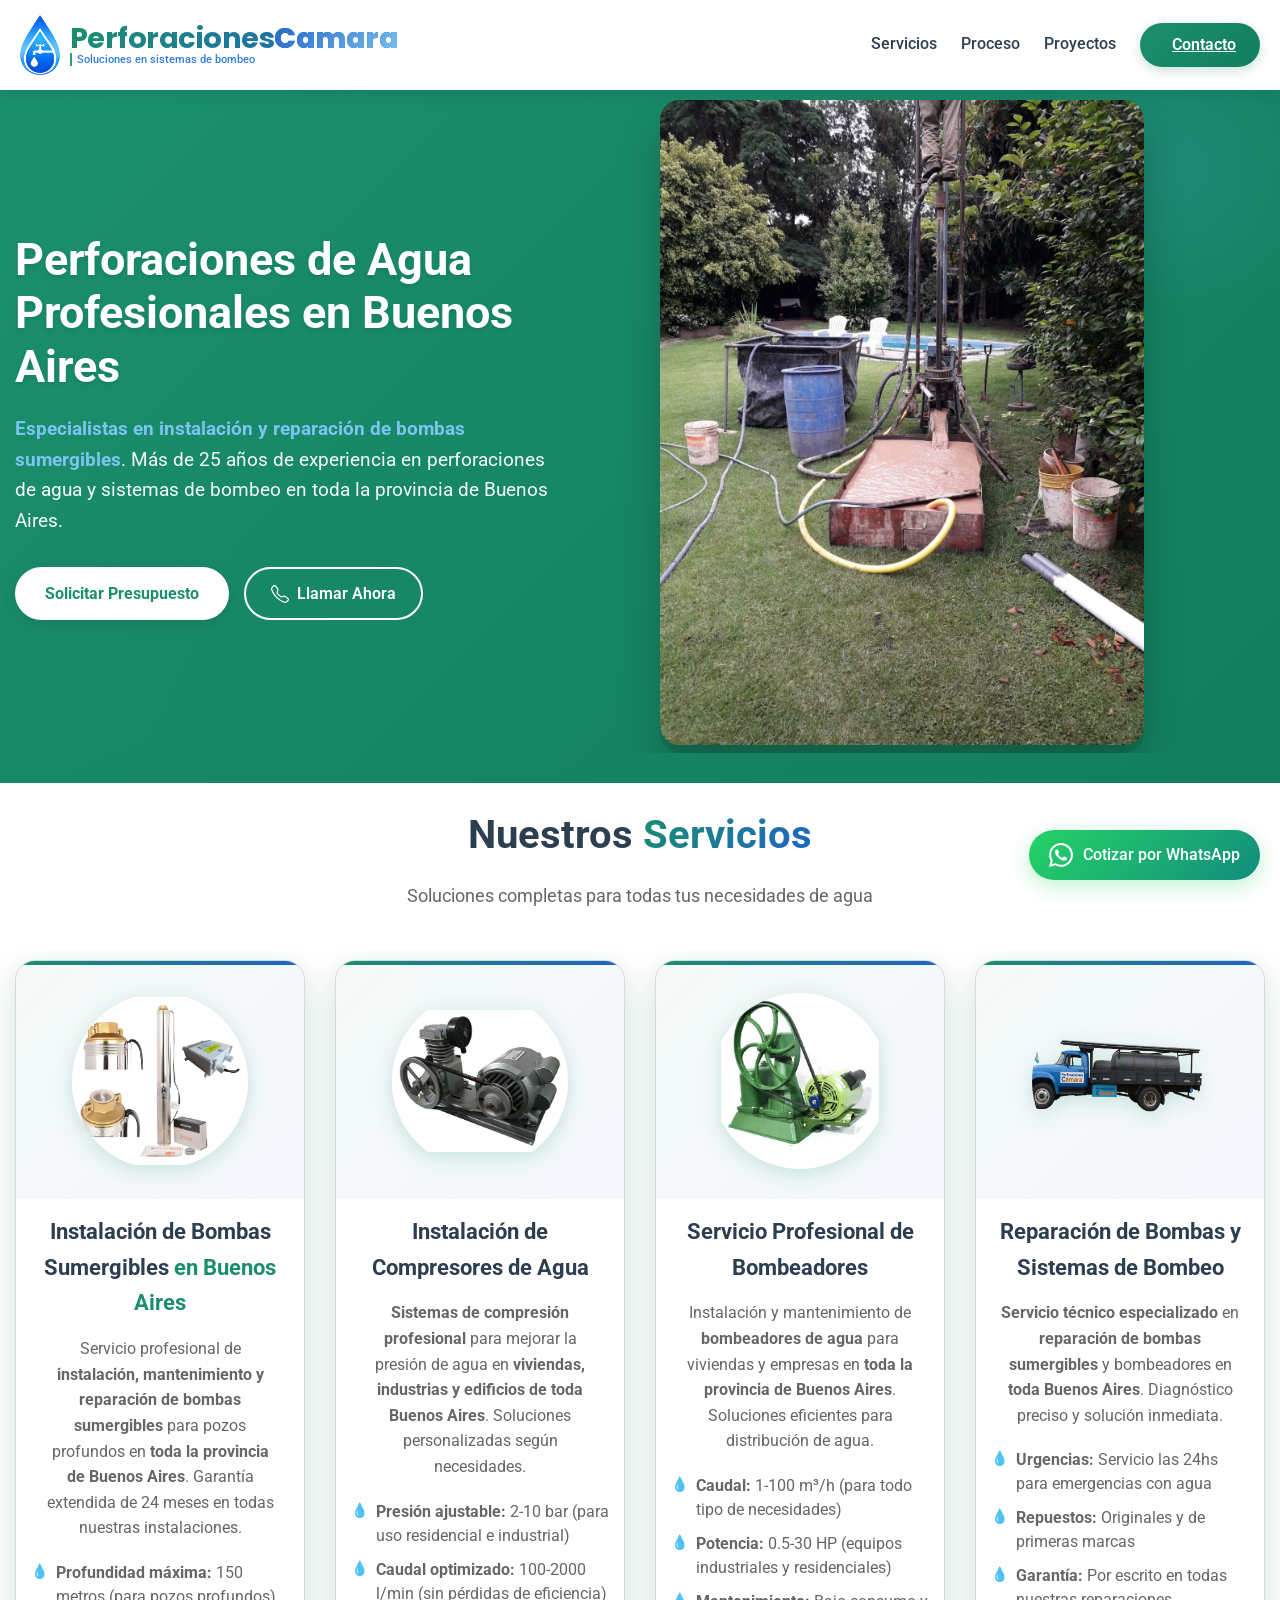
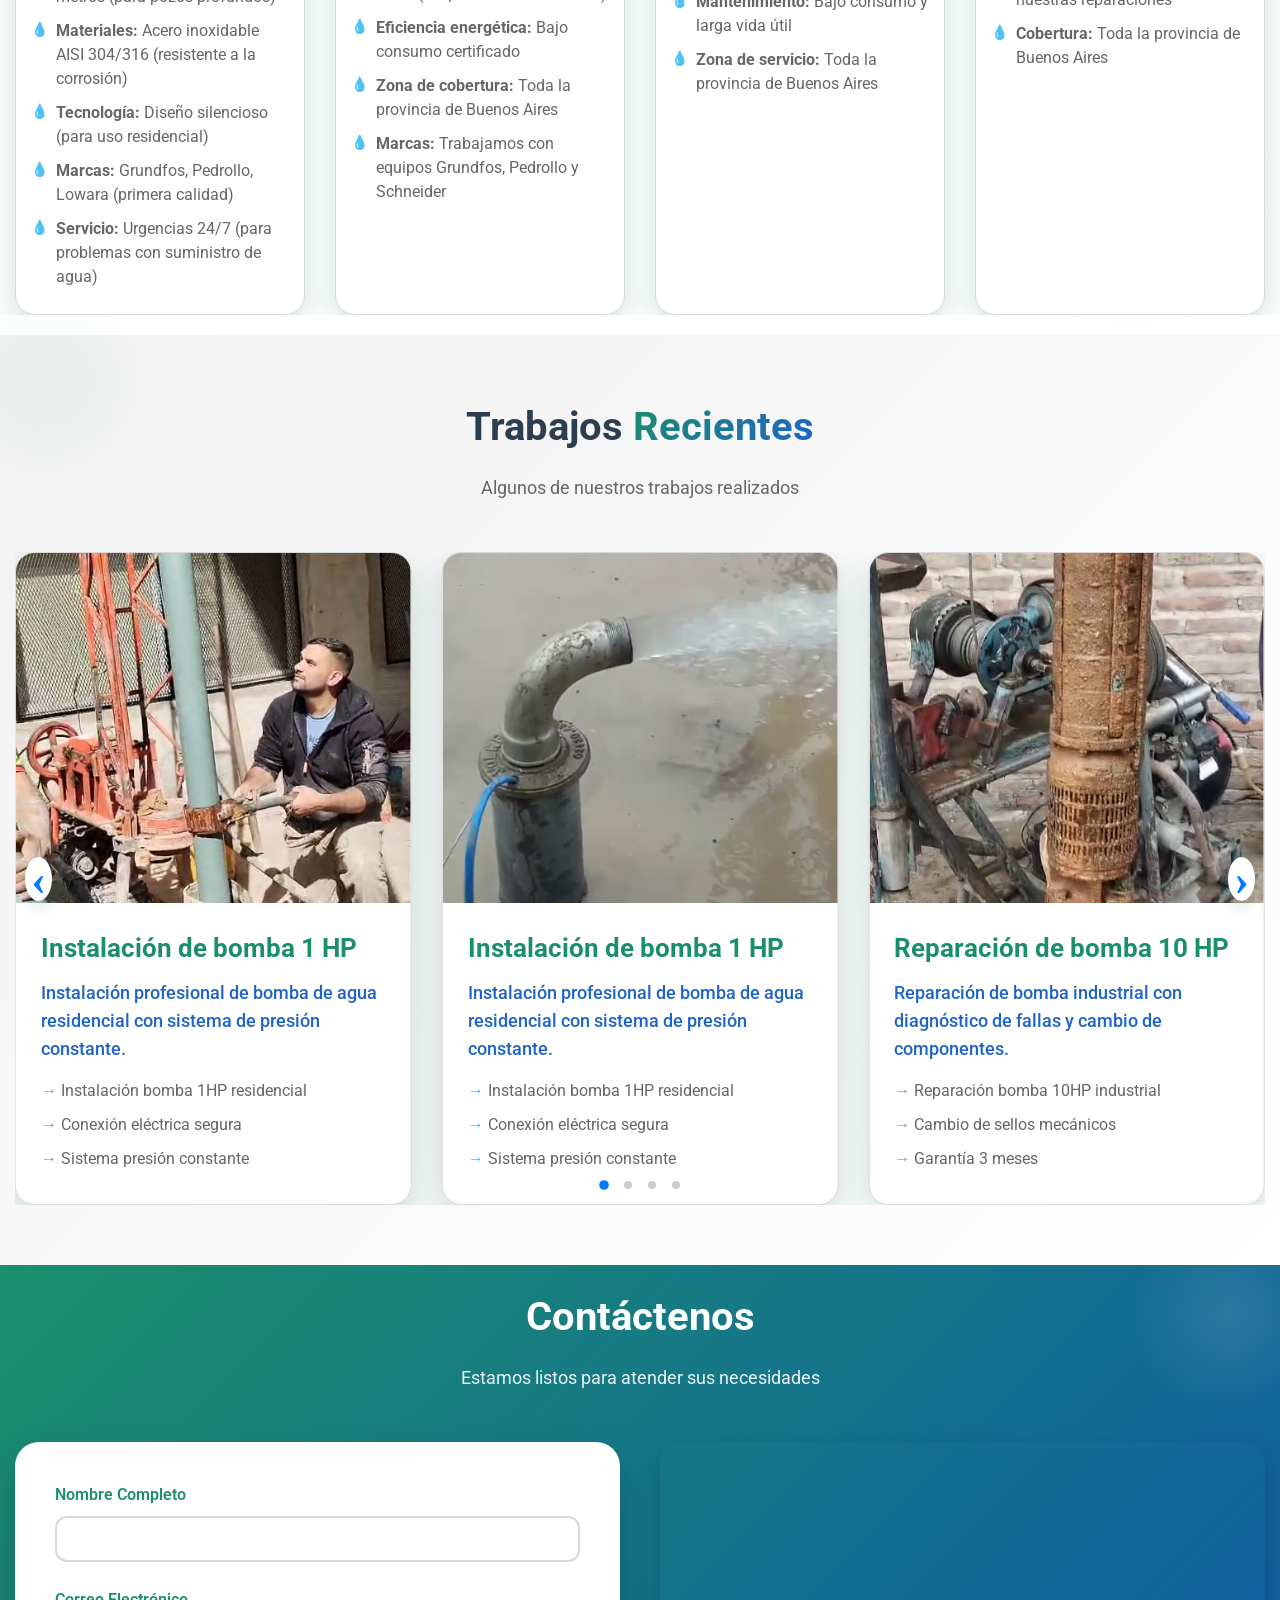
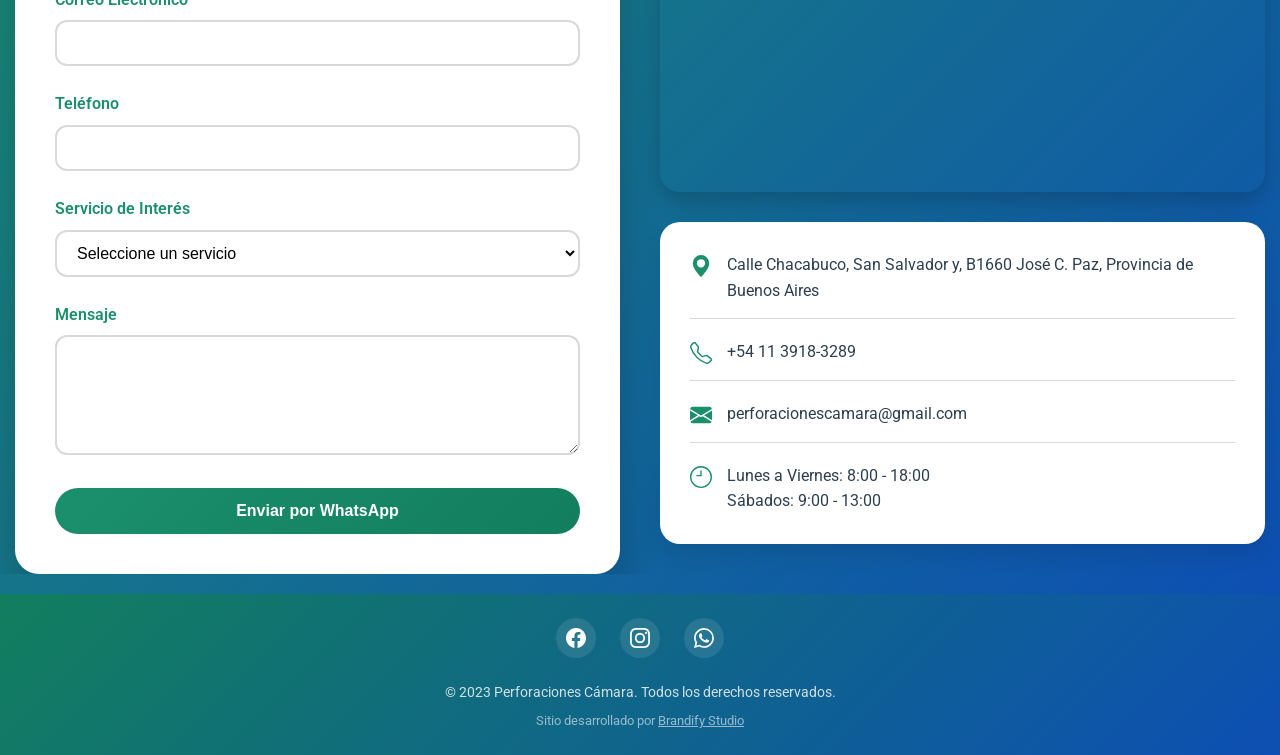
==== commit 02c1fead: "update" ====
--- a/index.html
+++ b/index.html
@@ -20,6 +20,7 @@
   <link rel="stylesheet" href="css/tablet.css">
   <link rel="stylesheet" href="css/mobil.css">
   <link rel="stylesheet" href="https://unpkg.com/swiper/swiper-bundle.min.css">
+  <link rel="stylesheet" href="https://cdn.jsdelivr.net/npm/swiper/swiper-bundle.min.css"/>
   
   <link rel="preconnect" href="https://fonts.googleapis.com">
   <link rel="preconnect" href="https://fonts.gstatic.com" crossorigin>
@@ -32,7 +33,7 @@
       "@context": "https://schema.org",
       "@type": "LocalBusiness",
       "name": "Perforaciones Cámara",
-      "image": "https://www.perforacionescamara.com.ar/img/logo.jpg",
+      "image": "https://www.perforacionescamara.com.ar/img/logo.webp",
       "telephone": "+541161022419",
       "email": "perforacionescamara@gmail.com",
       "address": {
@@ -375,7 +376,7 @@
               <textarea id="message" rows="4" required></textarea>
             </div>
             
-            <button type="submit" class="btn-submit">Enviar Consulta</button>
+            <button type="submit" class="btn-submit">Enviar por WhatsApp</button>
           </form>
         </div>
         
@@ -394,21 +395,28 @@
               <svg xmlns="http://www.w3.org/2000/svg" width="24" height="24" fill="currentColor" viewBox="0 0 16 16">
                 <path d="M8 16s6-5.686 6-10A6 6 0 0 0 2 6c0 4.314 6 10 6 10zm0-7a3 3 0 1 1 0-6 3 3 0 0 1 0 6z"/>
               </svg>
-              <p>Calle Chacabuco, San Salvador y, B1660 José C. Paz, Provincia de Buenos Aires</p>
+              <p>
+                <a href="https://maps.app.goo.gl/XM9p6diacPf7K8zP7" 
+                  target="_blank" 
+                  rel="noopener noreferrer"
+                  class="contact-link">
+                  Calle Chacabuco, San Salvador y, B1660 José C. Paz, Provincia de Buenos Aires
+                </a>
+              </p>
             </div>
             
             <div class="info-item">
               <svg xmlns="http://www.w3.org/2000/svg" width="24" height="24" fill="currentColor" viewBox="0 0 16 16">
                 <path d="M3.654 1.328a.678.678 0 0 0-1.015-.063L1.605 2.3c-.483.484-.661 1.169-.45 1.77a17.6 17.6 0 0 0 4.168 6.608 17.6 17.6 0 0 0 6.608 4.168c.601.211 1.286.033 1.77-.45l1.034-1.034a.678.678 0 0 0-.063-1.015l-2.307-1.794a.678.678 0 0 0-.58-.122l-2.19.547a1.75 1.75 0 0 1-1.657-.459L5.482 8.062a1.75 1.75 0 0 1-.46-1.657l.548-2.19a.678.678 0 0 0-.122-.58L3.654 1.328zM1.884.511a1.745 1.745 0 0 1 2.612.163L6.29 2.98c.329.423.445.974.315 1.494l-.547 2.19a.68.68 0 0 0 .178.643l2.457 2.457a.68.68 0 0 0 .644.178l2.189-.547a1.75 1.75 0 0 1 1.494.315l2.306 1.794c.829.645.905 1.87.163 2.611l-1.034 1.034c-.74.74-1.846 1.065-2.877.702a18.6 18.6 0 0 1-7.01-4.42 18.6 18.6 0 0 1-4.42-7.009c-.362-1.03-.037-2.137.703-2.877L1.885.511z"/>
               </svg>
-              <p>+54 11 3918-3289</p>
+              <p><a href="tel:+541139183289" class="contact-link">+54 11 3918-3289</a></p>
             </div>
             
             <div class="info-item">
               <svg xmlns="http://www.w3.org/2000/svg" width="24" height="24" fill="currentColor" viewBox="0 0 16 16">
                 <path d="M.05 3.555A2 2 0 0 1 2 2h12a2 2 0 0 1 1.95 1.555L8 8.414.05 3.555ZM0 4.697v7.104l5.803-3.558L0 4.697ZM6.761 8.83l-6.57 4.027A2 2 0 0 0 2 14h12a2 2 0 0 0 1.808-1.144l-6.57-4.027L8 9.586l-1.239-.757Zm3.436-.586L16 11.801V4.697l-5.803 3.546Z"/>
               </svg>
-              <p>perforacionescamara@gmail.com</p>
+              <p><a href="mailto:perforacionescamara@gmail.com" class="contact-link">perforacionescamara@gmail.com</a></p>
             </div>
             
             <div class="info-item">
@@ -452,7 +460,7 @@
 
       <div class="footer-info">
         <p>&copy; 2023 Perforaciones Cámara. Todos los derechos reservados.</p>
-        <p class="credits">Sitio desarrollado por Quiroga Alan Agustin</p>
+        <p class="credits">Sitio desarrollado por <a href="https://www.instagram.com/brandify_studio_ar/">Brandify Studio </a></p>
       </div>
     </div>
   </footer>
--- a/css/base.css
+++ b/css/base.css
@@ -702,6 +702,14 @@
   font-weight: bold;
 }
 
+.swiper-button-next::after {
+  content: '›' !important;
+}
+
+.swiper-button-prev::after {
+  content: '‹' !important;
+}
+
 .swiper-button-next:hover,
 .swiper-button-prev:hover {
   background: linear-gradient(135deg, var(--green-primary), var(--green-dark));
@@ -890,6 +898,16 @@
   pointer-events: none;
 }
 
+  .contact-link {
+    color: inherit; /* usa el mismo color del <p> */
+    text-decoration: none;
+  }
+
+  /* efecto sutil */
+  .contact-link:hover {
+    text-decoration: underline;
+  }
+
 /* ============================================
    FOOTER
    ============================================ */
@@ -945,6 +963,10 @@
   opacity: 0.7;
 }
 
+.credits a {
+  color: inherit; /* 👈 usa el mismo color del <p> */
+  text-decoration: underline; /* opcional: sin subrayado */
+}
 /* ============================================
    WHATSAPP FLOTANTE
    ============================================ */
--- a/css/mobil.css
+++ b/css/mobil.css
@@ -301,7 +301,19 @@
   /* Projects Section */
   .swiper-button-next,
   .swiper-button-prev {
-    display: none;
+    display: none !important;
+  }
+
+  .swiper {
+  cursor: grab;
+  }
+
+  .swiper:active {
+    cursor: grabbing;
+  }
+
+  .swiper-slide {
+  width: 100% !important;
   }
 
   /* Contact Section */
@@ -309,6 +321,11 @@
     grid-template-columns: 1fr;
   }
   
+  .container {
+  padding-left: 15px;
+  padding-right: 15px;
+  }
+
   .map-container {
     order: -1;
   }
@@ -408,19 +425,49 @@
     padding: 50px 0;
   }
 
+  .projects-swiper {
+    width: 100%;
+    overflow: hidden;
+  }
+
   .project-slide {
-    margin: 0 5px;
-  }
-
+    display: flex;
+    flex-direction: column;
+    width: 100%;
+    box-sizing: border-box;
+  }
+
+  /* imagen responsive */
+  .project-slide img {
+    width: 100%;
+    height: auto;
+    max-height: 220px;
+    object-fit: cover;
+    border-radius: 8px;
+  }
+
+  /* contenido */
   .project-info {
-    padding: 15px;
-  }
-
+    padding: 10px 5px;
+    width: 100%;
+    box-sizing: border-box;
+  }
+
+  /* textos */
   .project-info h3 {
-    font-size: 1.1rem;
-  }
-
-  .project-info ul li {
+    font-size: 1.2rem;
+  }
+
+  .project-info p {
+    font-size: 0.9rem;
+  }
+
+  /* lista */
+  .project-info ul {
+    padding-left: 18px;
+  }
+
+  .project-info li {
     font-size: 0.85rem;
   }
 
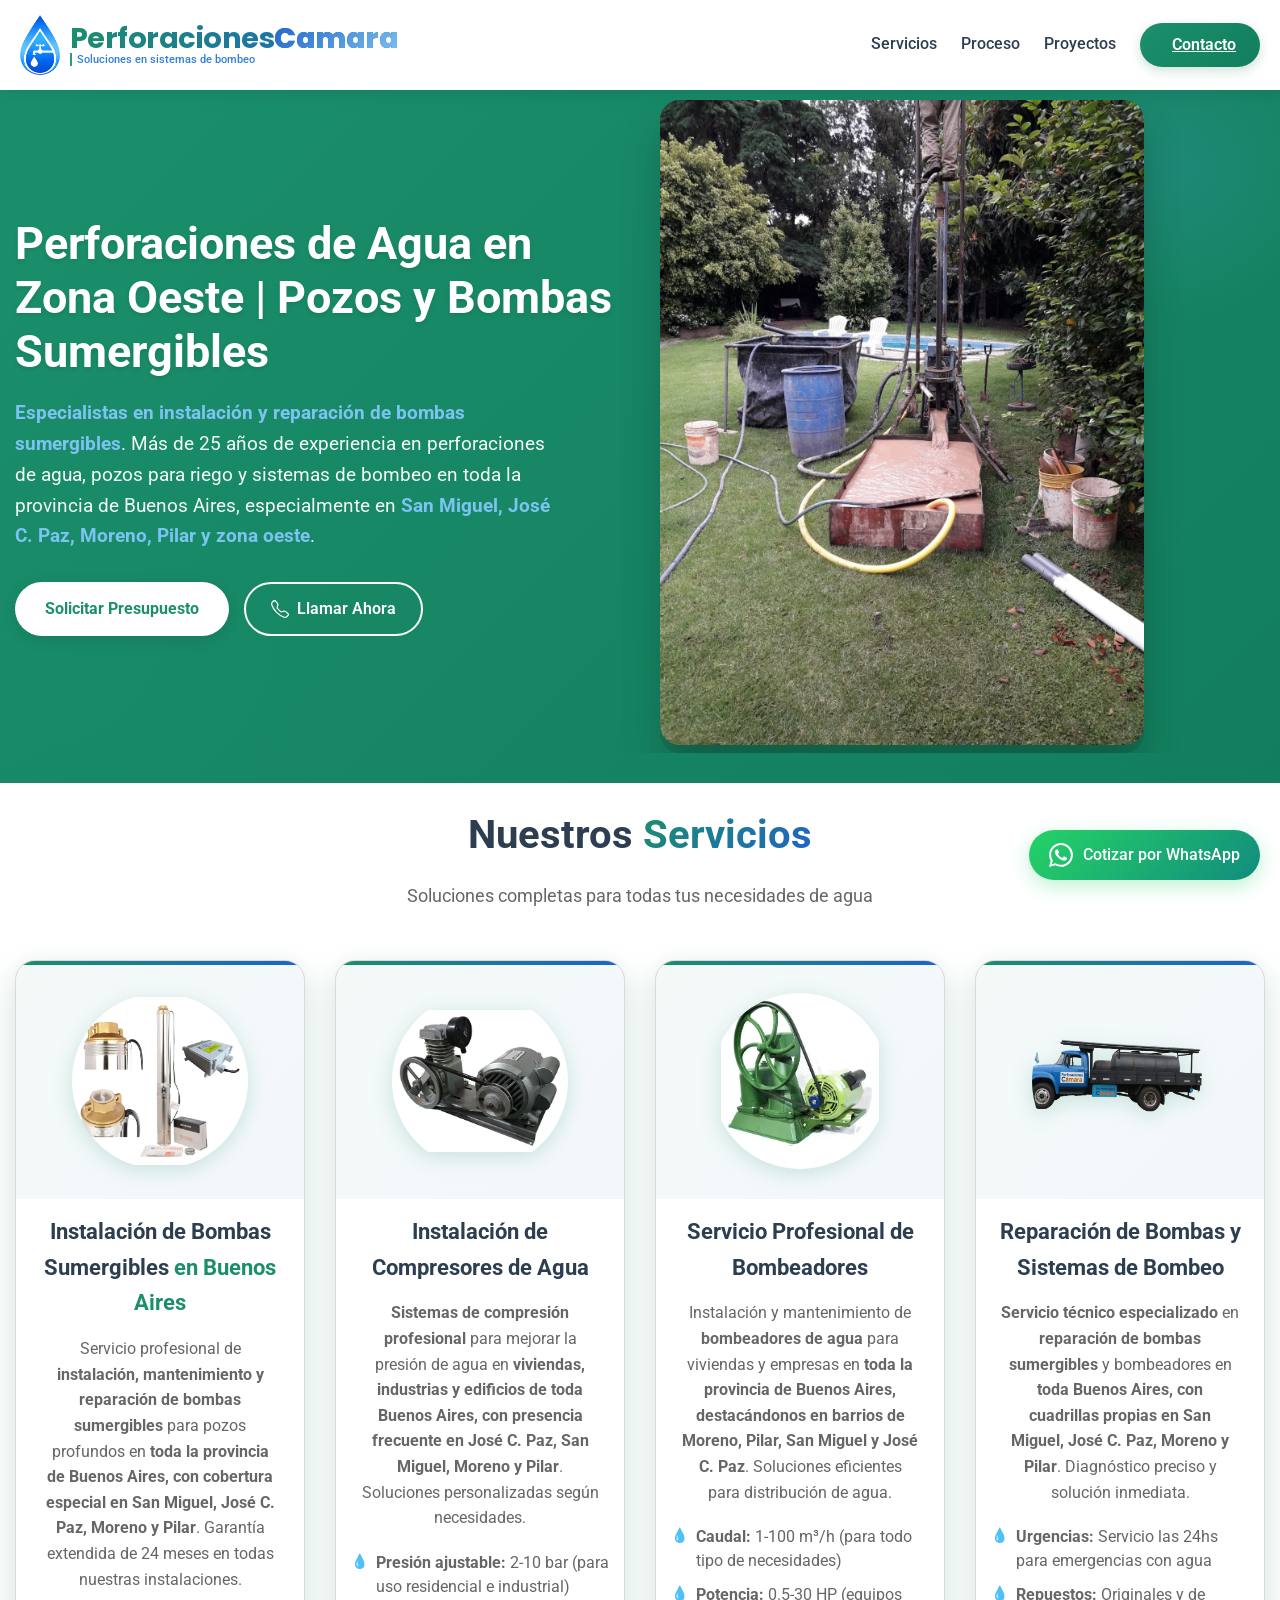
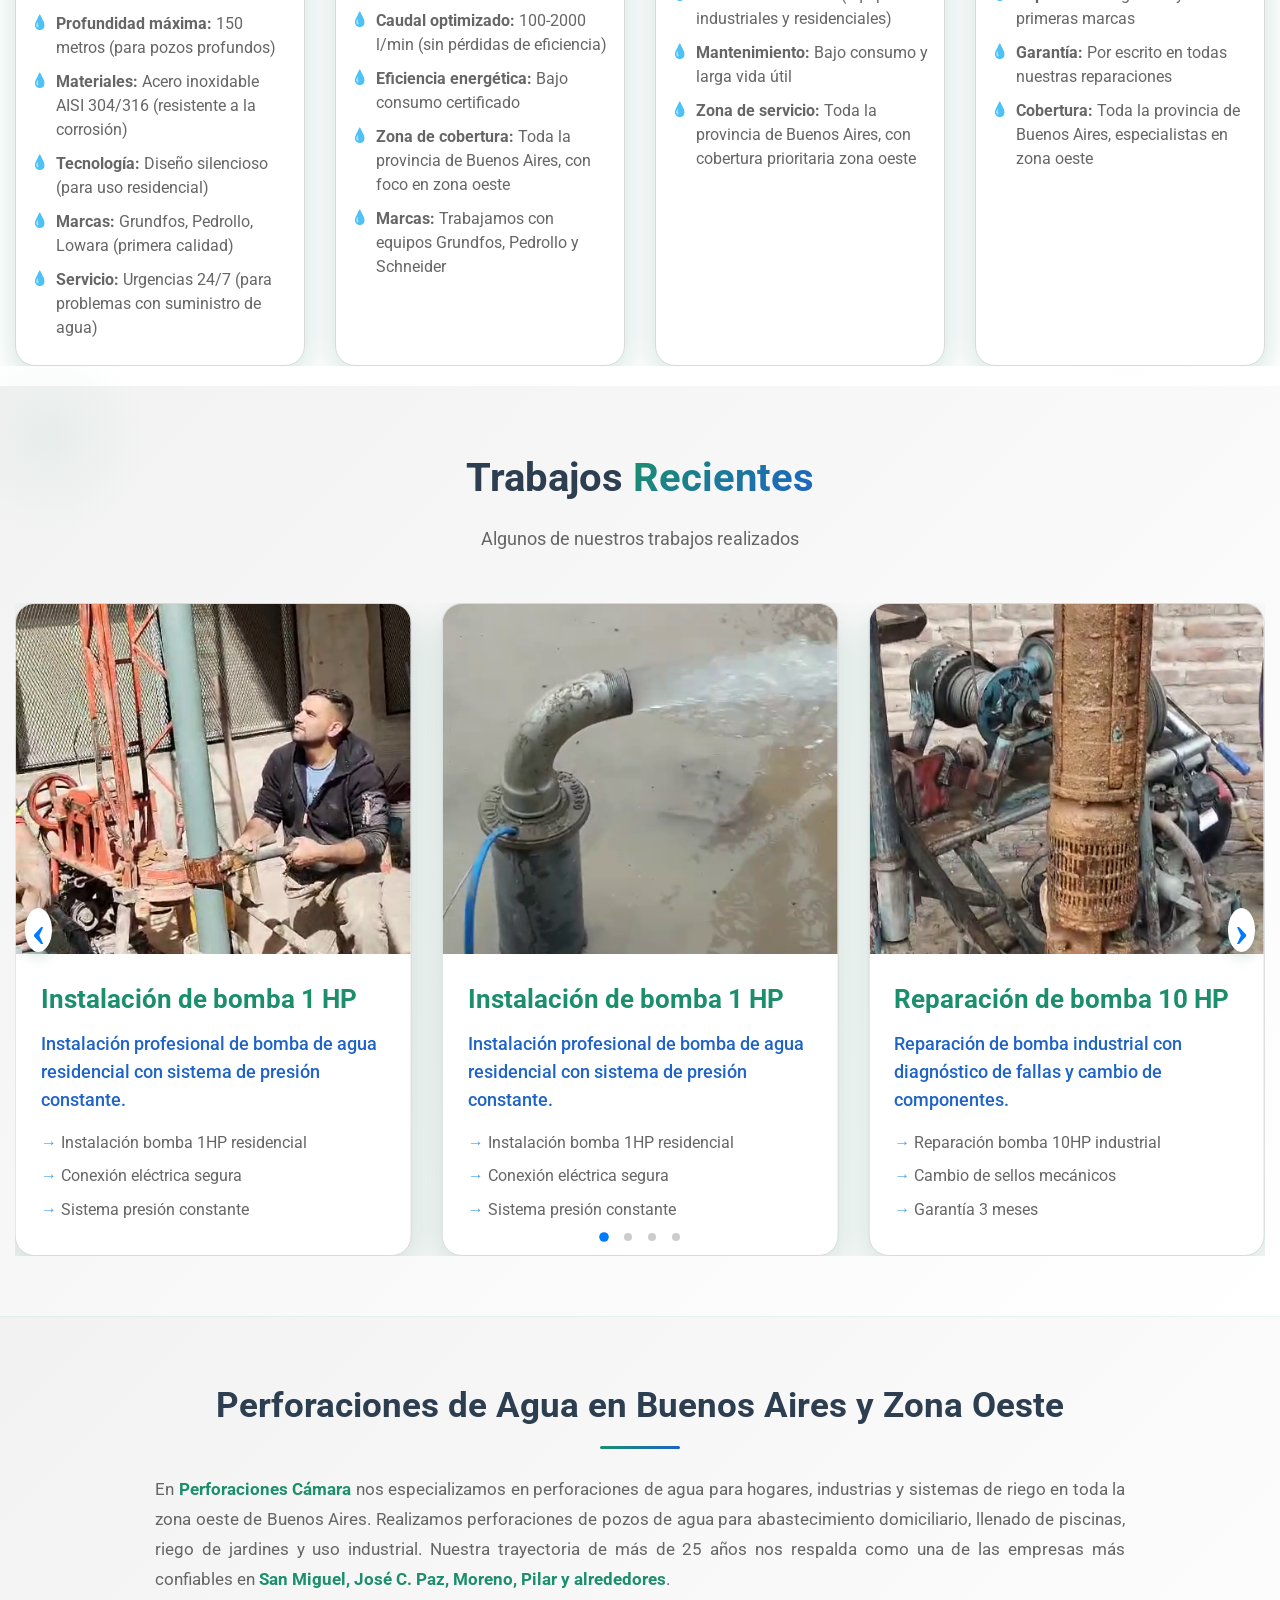
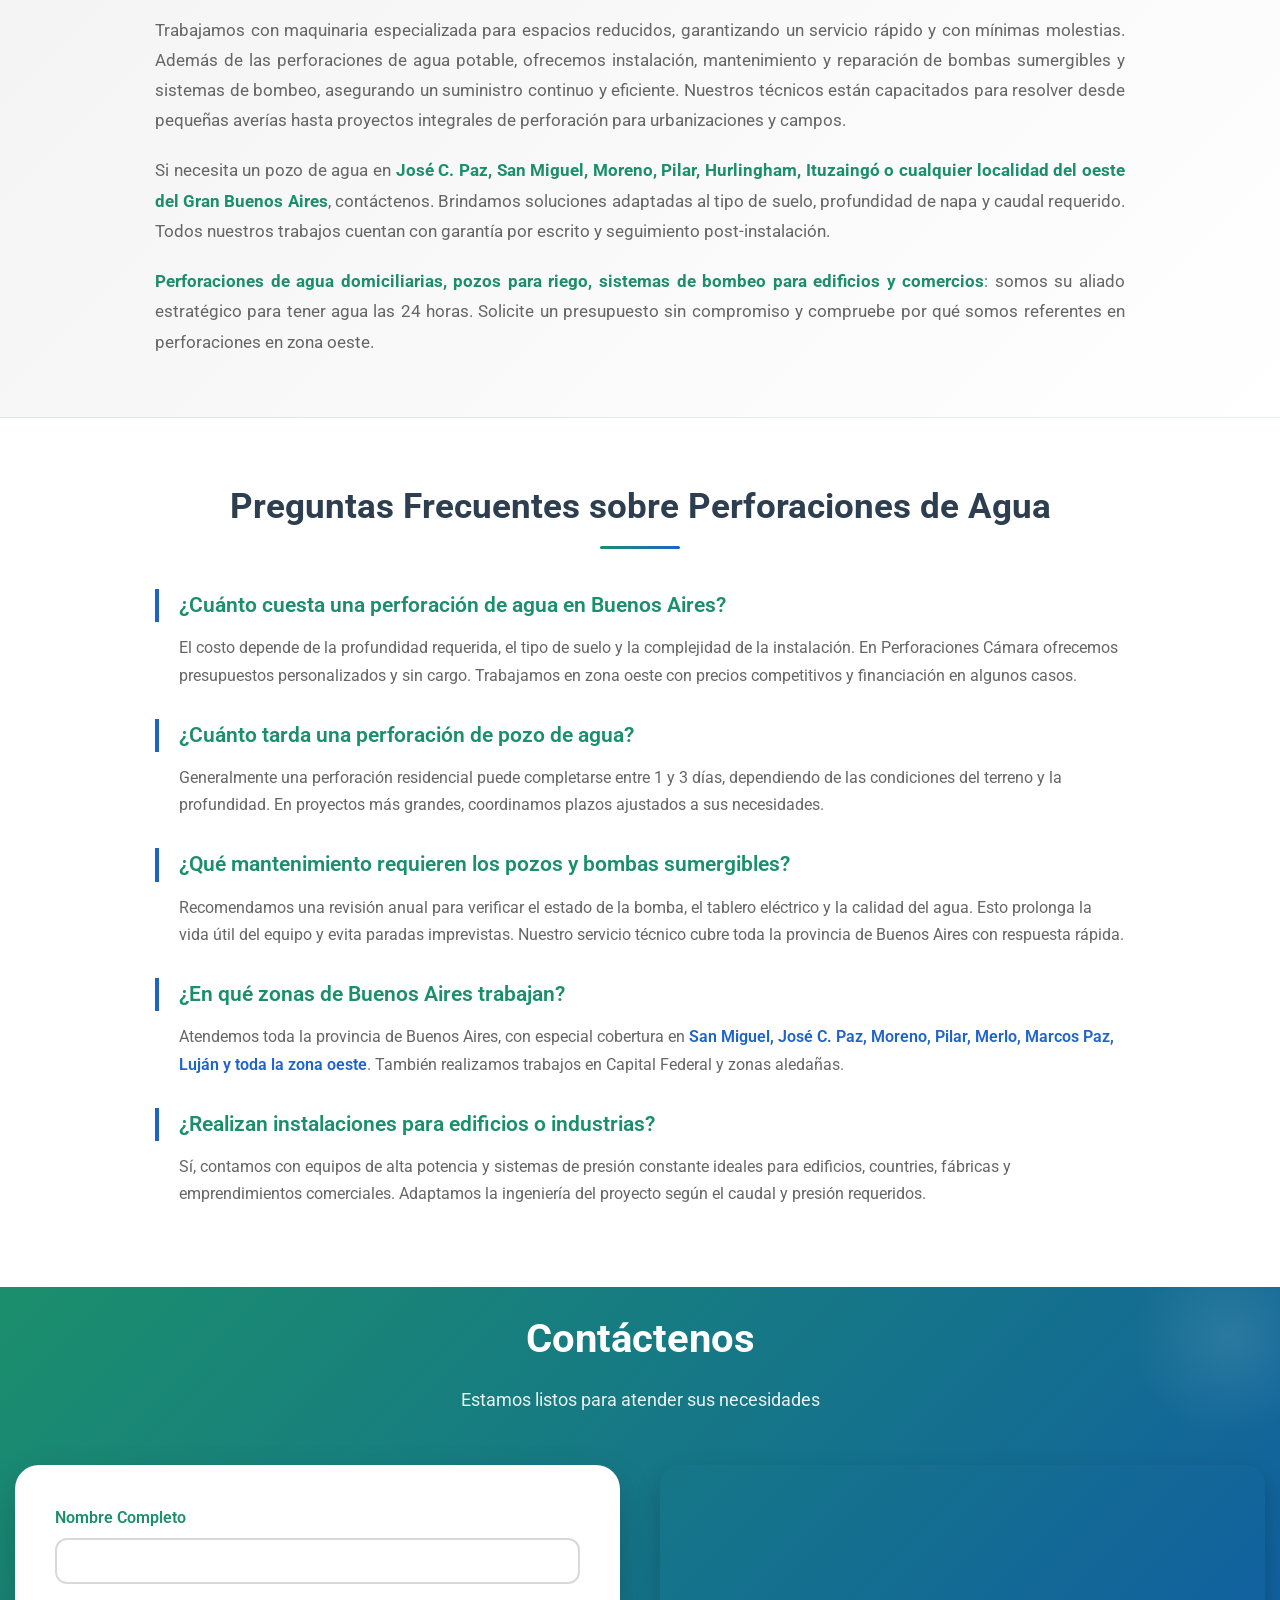
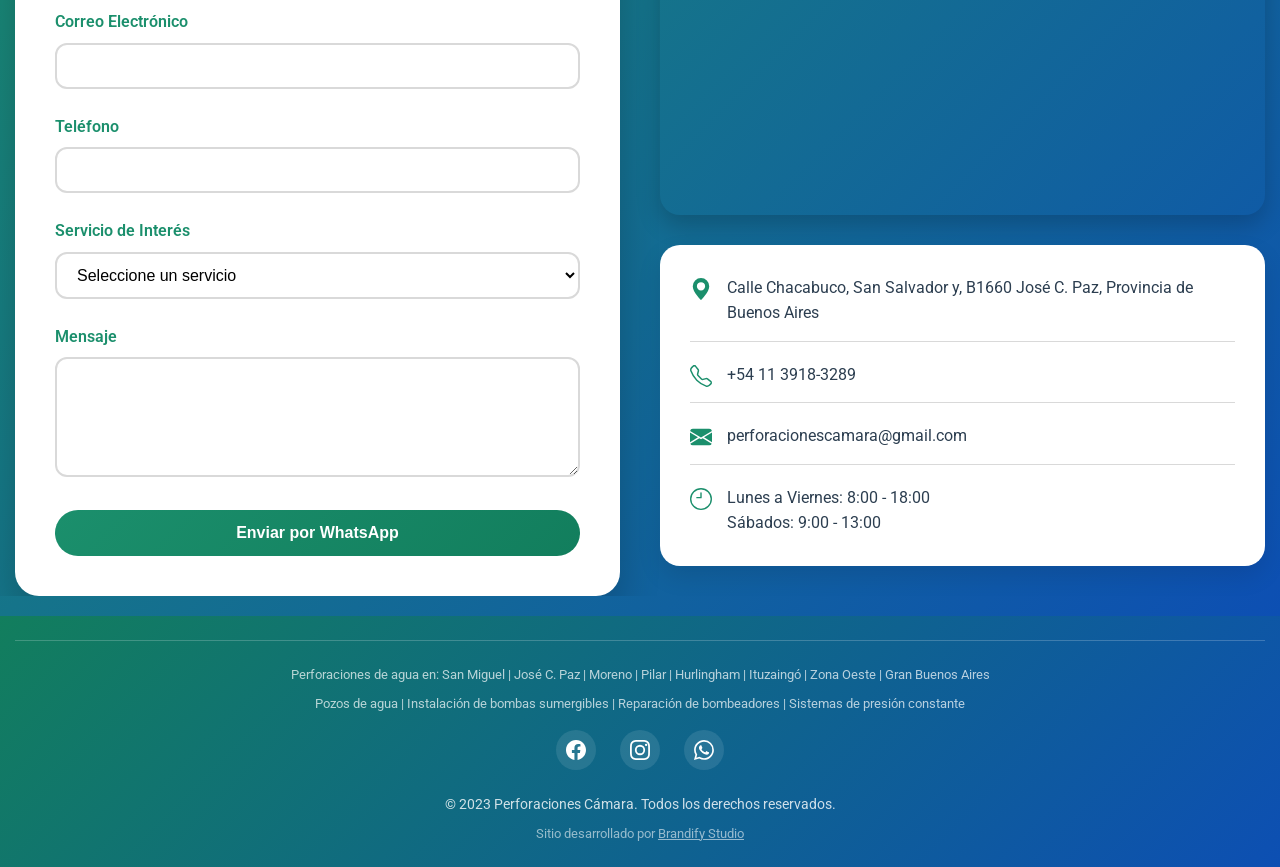
==== commit cdb394db: "update" ====
--- a/index.html
+++ b/index.html
@@ -2,11 +2,12 @@
 <html lang="es">
 <head>
   <meta charset="UTF-8">
-  <title>Perforaciones Cámara | Instalación y Reparación de Bombas Sumergibles en Buenos Aires</title>
+  <!-- TITLE MEJORADO: prioriza "perforaciones de agua" y zona geográfica clave -->
+  <title>Perforaciones de Agua en Buenos Aires | Pozos, Bombas Sumergibles y Mantenimiento</title>
   
   <meta name="viewport" content="width=device-width, initial-scale=1.0, maximum-scale=1.0, user-scalable=no">
-  <meta name="description" content="Perforaciones Cámara: Especialistas en perforación de pozos e instalación de bombas sumergibles en Buenos Aires. Servicio técnico 24/7 con 25 años de experiencia. Cotización inmediata y garantía extendida.">
-  <meta name="keywords" content="perforaciones de agua, perforaciones cámara, perforaciones Buenos Aires, reparación bombeadores, bombas sumergibles, pozos de agua, sistemas de bombeo">
+  <meta name="description" content="Perforaciones Cámara: Especialistas en perforación de pozos e instalación de bombas sumergibles en Buenos Aires y zona oeste (San Miguel, José C. Paz, Moreno, Pilar). Servicio técnico 24/7 con 25 años de experiencia. Cotización inmediata y garantía extendida.">
+  <!-- keywords eliminadas (Google ya no las usa), mantenemos por compatibilidad pero sin peso SEO -->
   <meta name="geo.region" content="AR-B" />
   <meta name="geo.placename" content="Buenos Aires" />
   <meta name="geo.position" content="-34.4950097;-58.7896075" />
@@ -19,6 +20,7 @@
   <link rel="stylesheet" href="css/base.css">
   <link rel="stylesheet" href="css/tablet.css">
   <link rel="stylesheet" href="css/mobil.css">
+  <link rel="stylesheet" href="css/seo-faq.css">
   <link rel="stylesheet" href="https://unpkg.com/swiper/swiper-bundle.min.css">
   <link rel="stylesheet" href="https://cdn.jsdelivr.net/npm/swiper/swiper-bundle.min.css"/>
   
@@ -26,7 +28,6 @@
   <link rel="preconnect" href="https://fonts.gstatic.com" crossorigin>
   <link rel="canonical" href="https://www.perforacionescamara.com.ar" />
   <link href="https://fonts.googleapis.com/css2?family=Poppins:wght@400;500;600;700&family=Roboto:wght@400;500&display=swap" rel="stylesheet">
-
 
   <script type="application/ld+json">
     {
@@ -74,17 +75,15 @@
       ]
     }
     </script>
-
 </head>
 <body>
   <!-- Header/Navbar -->
   <header class="header">
     <div class="container">
-      <a href="perforacionescamara.com.ar" class="logo">
+      <a href="https://www.perforacionescamara.com.ar" class="logo">
         <div class="logo-image">
           <img src="img/logo.webp" alt="Logo Perforaciones Camara">
         </div>
-
         <div class="logo-info">
           <div class="logo-text">Perforaciones<span>Camara</span></div>
           <div class="logo-slogan">Soluciones en sistemas de bombeo</div>
@@ -129,8 +128,9 @@
   <section class="hero">
     <div class="container">
       <div class="hero-content">
-        <h1>Perforaciones de Agua Profesionales en Buenos Aires</h1>
-        <p><strong>Especialistas en instalación y reparación de bombas sumergibles</strong>. Más de 25 años de experiencia en perforaciones de agua y sistemas de bombeo en toda la provincia de Buenos Aires.</p>
+        <!-- H1 mejorado con enfoque geográfico: zona oeste + servicios clave -->
+        <h1>Perforaciones de Agua en Zona Oeste | Pozos y Bombas Sumergibles</h1>
+        <p><strong>Especialistas en instalación y reparación de bombas sumergibles</strong>. Más de 25 años de experiencia en perforaciones de agua, pozos para riego y sistemas de bombeo en toda la provincia de Buenos Aires, especialmente en <strong>San Miguel, José C. Paz, Moreno, Pilar y zona oeste</strong>.</p>
         <div class="hero-buttons">
           <a href="#contacto" class="btn-primary">Solicitar Presupuesto</a>
           <a href="tel:+541139183289" class="btn-secondary">
@@ -142,7 +142,8 @@
         </div>
       </div>
       <div class="hero-image">
-        <img src="img/hero-bomba.webp" alt="Instalación profesional de bomba sumergible">
+        <!-- ALT mejorado con geo-referencia -->
+        <img src="img/perforaciones-de-agua-buenos-aires-zona-oeste.webp" alt="Instalación profesional de bomba sumergible en San Miguel y zona oeste">
       </div>
     </div>
   </section>
@@ -157,8 +158,8 @@
       <div class="services-grid">
         <div class="service-card" itemscope itemtype="http://schema.org/Service">
           <div class="service-icon">
-            <img src="img/bomba-icon.webp" 
-                alt="Instalación y reparación de bombas sumergibles en Buenos Aires" 
+            <img src="img/instalacion-bomba-sumergible-san-miguel-jose-c-paz.webp" 
+                alt="Instalación y reparación de bombas sumergibles en Buenos Aires y zona oeste" 
                 loading="lazy"
                 width="100"
                 height="100"
@@ -168,7 +169,7 @@
           <h3 itemprop="name">Instalación de Bombas Sumergibles <strong>en Buenos Aires</strong></h3>
           
           <div itemprop="description">
-            <p>Servicio profesional de <strong>instalación, mantenimiento y reparación de bombas sumergibles</strong> para pozos profundos en <strong>toda la provincia de Buenos Aires</strong>. Garantía extendida de 24 meses en todas nuestras instalaciones.</p>
+            <p>Servicio profesional de <strong>instalación, mantenimiento y reparación de bombas sumergibles</strong> para pozos profundos en <strong>toda la provincia de Buenos Aires, con cobertura especial en San Miguel, José C. Paz, Moreno y Pilar</strong>. Garantía extendida de 24 meses en todas nuestras instalaciones.</p>
           </div>
           
           <button class="features-toggle">▼ Ver características</button>
@@ -199,14 +200,14 @@
         
         <div class="service-card" itemscope itemtype="http://schema.org/Service">
           <div class="service-icon">
-            <img src="img/compresor-icon.webp" 
-                alt="Instalación y mantenimiento de compresores en Buenos Aires" 
+            <img src="img/compresor-agua-presion-constante-zona-oeste.webp" 
+                alt="Instalación y mantenimiento de compresores en zona oeste de Buenos Aires" 
                 loading="lazy"
                 width="100"
                 height="100">
           </div>
           <h3>Instalación de Compresores de Agua</h3>
-          <p><strong>Sistemas de compresión profesional</strong> para mejorar la presión de agua en <strong>viviendas, industrias y edificios de toda Buenos Aires</strong>. Soluciones personalizadas según necesidades.</p>
+          <p><strong>Sistemas de compresión profesional</strong> para mejorar la presión de agua en <strong>viviendas, industrias y edificios de toda Buenos Aires, con presencia frecuente en José C. Paz, San Miguel, Moreno y Pilar</strong>. Soluciones personalizadas según necesidades.</p>
           
           <button class="features-toggle">▼ Ver características</button>
           
@@ -214,21 +215,21 @@
             <li><strong>Presión ajustable:</strong> 2-10 bar (para uso residencial e industrial)</li>
             <li><strong>Caudal optimizado:</strong> 100-2000 l/min (sin pérdidas de eficiencia)</li>
             <li><strong>Eficiencia energética:</strong> Bajo consumo certificado</li>
-            <li><strong>Zona de cobertura:</strong> Toda la provincia de Buenos Aires</li>
+            <li><strong>Zona de cobertura:</strong> Toda la provincia de Buenos Aires, con foco en zona oeste</li>
             <li><strong>Marcas:</strong> Trabajamos con equipos Grundfos, Pedrollo y Schneider</li>
           </ul>
         </div>
 
         <div class="service-card" itemscope itemtype="http://schema.org/Service">
           <div class="service-icon">
-            <img src="img/bombeador-icon.webp" 
-                alt="Reparación e instalación de bombeadores en Buenos Aires" 
+            <img src="img/reparacion-bombeadores-moreno-pilar.webp" 
+                alt="Reparación e instalación de bombeadores en San Miguel, José C Paz y zona oeste" 
                 loading="lazy"
                 width="100"
                 height="100">
           </div>
           <h3>Servicio Profesional de Bombeadores</h3>
-          <p>Instalación y mantenimiento de <strong>bombeadores de agua</strong> para viviendas y empresas en <strong>toda la provincia de Buenos Aires</strong>. Soluciones eficientes para distribución de agua.</p>
+          <p>Instalación y mantenimiento de <strong>bombeadores de agua</strong> para viviendas y empresas en <strong>toda la provincia de Buenos Aires, destacándonos en barrios de Moreno, Pilar, San Miguel y José C. Paz</strong>. Soluciones eficientes para distribución de agua.</p>
           
           <button class="features-toggle">▼ Ver características</button>
           
@@ -236,20 +237,20 @@
             <li><strong>Caudal:</strong> 1-100 m³/h (para todo tipo de necesidades)</li>
             <li><strong>Potencia:</strong> 0.5-30 HP (equipos industriales y residenciales)</li>
             <li><strong>Mantenimiento:</strong> Bajo consumo y larga vida útil</li>
-            <li><strong>Zona de servicio:</strong> Toda la provincia de Buenos Aires</li>
+            <li><strong>Zona de servicio:</strong> Toda la provincia de Buenos Aires, con cobertura prioritaria zona oeste</li>
           </ul>
         </div>
         
         <div class="service-card" itemscope itemtype="http://schema.org/Service">
           <div class="service-icon">
-            <img src="img/reparacion-icon.webp" 
-                alt="Reparación urgente de bombas en Buenos Aires" 
+            <img src="img/servicio-tecnico-bombas-24hs-buenos-aires.webp" 
+                alt="Reparación urgente de bombas en zona oeste y Gran Buenos Aires" 
                 loading="lazy"
                 width="100"
                 height="100">
           </div>
           <h3>Reparación de Bombas y Sistemas de Bombeo</h3>
-          <p><strong>Servicio técnico especializado</strong> en <strong>reparación de bombas sumergibles</strong> y bombeadores en <strong>toda Buenos Aires</strong>. Diagnóstico preciso y solución inmediata.</p>
+          <p><strong>Servicio técnico especializado</strong> en <strong>reparación de bombas sumergibles</strong> y bombeadores en <strong>toda Buenos Aires, con cuadrillas propias en San Miguel, José C. Paz, Moreno y Pilar</strong>. Diagnóstico preciso y solución inmediata.</p>
           
           <button class="features-toggle">▼ Ver características</button>
           
@@ -257,7 +258,7 @@
             <li><strong>Urgencias:</strong> Servicio las 24hs para emergencias con agua</li>
             <li><strong>Repuestos:</strong> Originales y de primeras marcas</li>
             <li><strong>Garantía:</strong> Por escrito en todas nuestras reparaciones</li>
-            <li><strong>Cobertura:</strong> Toda la provincia de Buenos Aires</li>
+            <li><strong>Cobertura:</strong> Toda la provincia de Buenos Aires, especialistas en zona oeste</li>
           </ul>
         </div>
       </div>
@@ -275,7 +276,7 @@
       <div class="swiper projects-swiper">
         <div class="swiper-wrapper">
           <div class="swiper-slide project-slide">
-            <img src="img/bomba-instalacion-1hp.webp" alt="Instalación de bomba 1HP">
+            <img src="img/instalacion-bomba-1hp-residencial-san-miguel.webp" alt="Instalación de bomba 1HP en vivienda de San Miguel">
             <div class="project-info">
               <h3>Instalación de bomba 1 HP</h3>
               <p>Instalación profesional de bomba de agua residencial con sistema de presión constante.</p>
@@ -288,7 +289,7 @@
           </div>
           
           <div class="swiper-slide project-slide">
-            <img src="img/bomba-reparacion-10hp.webp" alt="Mantenimiento de bomba de 10HP">
+            <img src="img/reparacion-bomba-10hp-industrial-jose-c-paz.webp" alt="Mantenimiento de bomba de 10HP en José C. Paz">
             <div class="project-info">
               <h3>Reparación de bomba 10 HP</h3>
               <p>Reparación de bomba industrial con diagnóstico de fallas y cambio de componentes.</p>
@@ -301,7 +302,7 @@
           </div>
           
           <div class="swiper-slide project-slide">
-            <img src="img/bomba-instalacion-3hp.webp" alt="Instalación de bomba 3HP">
+            <img src="img/instalacion-bomba-3hp-comercial-moreno.webp" alt="Instalación de bomba 3HP en zona industrial de Moreno">
             <div class="project-info">
               <h3>Instalación de bomba 3 HP</h3>
               <p>Sistema de bombeo para procesos manufactureros.</p>
@@ -314,7 +315,7 @@
           </div>
 
           <div class="swiper-slide project-slide">
-            <img src="img/bomba-instalacion-1hp-2.webp" alt="Instalación de bomba 1HP">
+            <img src="img/instalacion-bomba-sumergible-pilar-zona-norte.webp" alt="Instalación de bomba 1HP en Pilar, zona norte">
             <div class="project-info">
               <h3>Instalación de bomba 1 HP</h3>
               <p>Instalación profesional de bomba de agua residencial con sistema de presión constante.</p>
@@ -330,6 +331,49 @@
         <div class="swiper-button-prev"></div>
         <div class="swiper-button-next"></div>
       </div>
+    </div>
+  </section>
+
+  <!-- SECCIÓN SEO NUEVA: Texto extenso con ciudades clave y variantes semánticas -->
+  <section class="seo-content">
+    <div class="container">
+      <h2>Perforaciones de Agua en Buenos Aires y Zona Oeste</h2>
+      <p>
+        En <strong>Perforaciones Cámara</strong> nos especializamos en perforaciones de agua para hogares, industrias y sistemas de riego en toda la zona oeste de Buenos Aires. 
+        Realizamos perforaciones de pozos de agua para abastecimiento domiciliario, llenado de piscinas, riego de jardines y uso industrial. 
+        Nuestra trayectoria de más de 25 años nos respalda como una de las empresas más confiables en <strong>San Miguel, José C. Paz, Moreno, Pilar y alrededores</strong>.
+      </p>
+      <p>
+        Trabajamos con maquinaria especializada para espacios reducidos, garantizando un servicio rápido y con mínimas molestias. Además de las perforaciones de agua potable, ofrecemos instalación, mantenimiento y reparación de bombas sumergibles y sistemas de bombeo, asegurando un suministro continuo y eficiente. Nuestros técnicos están capacitados para resolver desde pequeñas averías hasta proyectos integrales de perforación para urbanizaciones y campos.
+      </p>
+      <p>
+        Si necesita un pozo de agua en <strong>José C. Paz, San Miguel, Moreno, Pilar, Hurlingham, Ituzaingó o cualquier localidad del oeste del Gran Buenos Aires</strong>, contáctenos. Brindamos soluciones adaptadas al tipo de suelo, profundidad de napa y caudal requerido. Todos nuestros trabajos cuentan con garantía por escrito y seguimiento post-instalación.
+      </p>
+      <p>
+        <strong>Perforaciones de agua domiciliarias, pozos para riego, sistemas de bombeo para edificios y comercios</strong>: somos su aliado estratégico para tener agua las 24 horas. Solicite un presupuesto sin compromiso y compruebe por qué somos referentes en perforaciones en zona oeste.
+      </p>
+    </div>
+  </section>
+
+  <!-- SECCIÓN FAQ (Preguntas Frecuentes) ORO SEO -->
+  <section class="faq-section">
+    <div class="container">
+      <h2>Preguntas Frecuentes sobre Perforaciones de Agua</h2>
+      
+      <h3>¿Cuánto cuesta una perforación de agua en Buenos Aires?</h3>
+      <p>El costo depende de la profundidad requerida, el tipo de suelo y la complejidad de la instalación. En Perforaciones Cámara ofrecemos presupuestos personalizados y sin cargo. Trabajamos en zona oeste con precios competitivos y financiación en algunos casos.</p>
+      
+      <h3>¿Cuánto tarda una perforación de pozo de agua?</h3>
+      <p>Generalmente una perforación residencial puede completarse entre 1 y 3 días, dependiendo de las condiciones del terreno y la profundidad. En proyectos más grandes, coordinamos plazos ajustados a sus necesidades.</p>
+      
+      <h3>¿Qué mantenimiento requieren los pozos y bombas sumergibles?</h3>
+      <p>Recomendamos una revisión anual para verificar el estado de la bomba, el tablero eléctrico y la calidad del agua. Esto prolonga la vida útil del equipo y evita paradas imprevistas. Nuestro servicio técnico cubre toda la provincia de Buenos Aires con respuesta rápida.</p>
+      
+      <h3>¿En qué zonas de Buenos Aires trabajan?</h3>
+      <p>Atendemos toda la provincia de Buenos Aires, con especial cobertura en <strong>San Miguel, José C. Paz, Moreno, Pilar, Merlo, Marcos Paz, Luján y toda la zona oeste</strong>. También realizamos trabajos en Capital Federal y zonas aledañas.</p>
+      
+      <h3>¿Realizan instalaciones para edificios o industrias?</h3>
+      <p>Sí, contamos con equipos de alta potencia y sistemas de presión constante ideales para edificios, countries, fábricas y emprendimientos comerciales. Adaptamos la ingeniería del proyecto según el caudal y presión requeridos.</p>
     </div>
   </section>
 
@@ -382,12 +426,8 @@
         
         <div class="contact-map">
           <div class="map-container">
-            <iframe src="https://www.google.com/maps/embed?pb=!1m18!1m12!1m3!1d3288.3105803916956!2d-58.78960759999999!3d-34.4950097!2m3!1f0!2f0!3f0!3m2!1i1024!2i768!4f13.1!3m3!1m2!1s0x95bc997631d811b5%3A0x26855a58a3bdd645!2sPerforaciones%20camara!5e0!3m2!1ses!2sar!4v1747162366873!5m2!1ses!2sar" width="600" height="450" style="border:0;" allowfullscreen="" loading="lazy" referrerpolicy="no-referrer-when-downgrade"></iframe>
-                    width="100%" 
-                    height="100%" 
-                    style="border:0;" 
-                    allowfullscreen="" 
-                    loading="lazy"></iframe>
+            <!-- Código de mapa CORREGIDO (se eliminó el iframe roto anterior) -->
+            <iframe src="https://www.google.com/maps/embed?pb=!1m18!1m12!1m3!1d3288.3105803916956!2d-58.78960759999999!3d-34.4950097!2m3!1f0!2f0!3f0!3m2!1i1024!2i768!4f13.1!3m3!1m2!1s0x95bc997631d811b5%3A0x26855a58a3bdd645!2sPerforaciones%20camara!5e0!3m2!1ses!2sar!4v1747162366873!5m2!1ses!2sar" width="100%" height="100%" style="border:0;" allowfullscreen="" loading="lazy" referrerpolicy="no-referrer-when-downgrade"></iframe>
           </div>
           
           <div class="contact-info">
@@ -438,6 +478,15 @@
  <!-- Footer -->
   <footer class="footer" itemscope itemtype="http://schema.org/LocalBusiness">
     <div class="container">
+      <div class="footer-seo">
+        <p>
+          Perforaciones de agua en: San Miguel | José C. Paz | Moreno | Pilar | Hurlingham | Ituzaingó | Zona Oeste | Gran Buenos Aires
+        </p>
+        <p>
+          Pozos de agua | Instalación de bombas sumergibles | Reparación de bombeadores | Sistemas de presión constante
+        </p>
+      </div>
+
       <div itemprop="name" style="display:none">Perforaciones Cámara</div>
       <div class="social-links">
         <a href="https://www.facebook.com/profile.php?id=100032500175894" class="facebook" aria-label="Facebook">
@@ -457,7 +506,6 @@
         </a>
       </div>
 
-
       <div class="footer-info">
         <p>&copy; 2023 Perforaciones Cámara. Todos los derechos reservados.</p>
         <p class="credits">Sitio desarrollado por <a href="https://www.instagram.com/brandify_studio_ar/">Brandify Studio </a></p>
--- a/css/base.css
+++ b/css/base.css
@@ -908,6 +908,7 @@
     text-decoration: underline;
   }
 
+  
 /* ============================================
    FOOTER
    ============================================ */
--- a/css/mobil.css
+++ b/css/mobil.css
@@ -349,7 +349,7 @@
   
   
   .logo-text {
-    font-size: 1.5rem;
+    font-size: clamp(1.1rem, 5vw, 1.5rem);;
   }
 
   .mobile-menu-btn {
--- a/css/seo-faq.css
+++ b/css/seo-faq.css
@@ -0,0 +1,273 @@
+/* ============================================
+   SECCIÓN SEO (TEXTO EXTENSO) - NUEVO ESTILO
+   ============================================ */
+.seo-content {
+  padding: 60px 0;
+  background: linear-gradient(135deg, var(--white-soft) 0%, var(--white-pure) 100%);
+  border-top: 1px solid rgba(27, 143, 108, 0.1);
+  border-bottom: 1px solid rgba(27, 143, 108, 0.1);
+  position: relative;
+}
+
+.seo-content .container {
+  max-width: 1000px;
+  margin: 0 auto;
+}
+
+.seo-content h2 {
+  font-size: 2.2rem;
+  font-weight: 700;
+  color: var(--dark-gray);
+  margin-bottom: 25px;
+  position: relative;
+  padding-bottom: 15px;
+  text-align: center;
+}
+
+.seo-content h2:after {
+  content: '';
+  position: absolute;
+  bottom: 0;
+  left: 50%;
+  transform: translateX(-50%);
+  width: 80px;
+  height: 3px;
+  background: linear-gradient(90deg, var(--green-primary), var(--blue-primary));
+  border-radius: 3px;
+}
+
+.seo-content p {
+  font-size: 1.05rem;
+  line-height: 1.8;
+  color: var(--gray-dark);
+  margin-bottom: 20px;
+  text-align: justify;
+}
+
+.seo-content p strong {
+  color: var(--green-primary);
+  font-weight: 700;
+}
+
+.seo-content p:last-child {
+  margin-bottom: 0;
+}
+
+/* ============================================
+   SECCIÓN FAQ (PREGUNTAS FRECUENTES) - ORO SEO
+   ============================================ */
+.faq-section {
+  padding: 60px 0;
+  background: var(--white-pure);
+  position: relative;
+}
+
+.faq-section .container {
+  max-width: 1000px;
+  margin: 0 auto;
+}
+
+.faq-section h2 {
+  font-size: 2.2rem;
+  font-weight: 700;
+  color: var(--dark-gray);
+  margin-bottom: 40px;
+  position: relative;
+  padding-bottom: 15px;
+  text-align: center;
+}
+
+.faq-section h2:after {
+  content: '';
+  position: absolute;
+  bottom: 0;
+  left: 50%;
+  transform: translateX(-50%);
+  width: 80px;
+  height: 3px;
+  background: linear-gradient(90deg, var(--green-primary), var(--blue-primary));
+  border-radius: 3px;
+}
+
+.faq-section h3 {
+  font-size: 1.3rem;
+  font-weight: 600;
+  color: var(--green-primary);
+  margin: 30px 0 12px 0;
+  padding-left: 20px;
+  border-left: 4px solid var(--blue-primary);
+  transition: all 0.3s ease;
+}
+
+.faq-section h3:first-of-type {
+  margin-top: 0;
+}
+
+.faq-section h3:hover {
+  border-left-color: var(--green-primary);
+  transform: translateX(5px);
+}
+
+.faq-section p {
+  font-size: 1rem;
+  line-height: 1.7;
+  color: var(--gray-dark);
+  margin-bottom: 20px;
+  padding-left: 24px;
+}
+
+.faq-section p strong {
+  color: var(--blue-primary);
+  font-weight: 600;
+}
+
+/* Estilo para links dentro de FAQ si los hubiera */
+.faq-section a {
+  color: var(--blue-primary);
+  text-decoration: none;
+  border-bottom: 1px dotted var(--blue-light);
+  transition: all 0.3s ease;
+}
+
+.faq-section a:hover {
+  color: var(--green-primary);
+  border-bottom-color: var(--green-primary);
+}
+
+/* ============================================
+   VERSIÓN RESPONSIVE PARA AMBAS SECCIONES
+   ============================================ */
+@media (max-width: 768px) {
+  .seo-content {
+    padding: 40px 0;
+  }
+  
+  .seo-content h2 {
+    font-size: 1.6rem;
+  }
+  
+  .seo-content p {
+    font-size: 0.95rem;
+    line-height: 1.6;
+    text-align: left;
+  }
+  
+  .faq-section {
+    padding: 40px 0;
+  }
+  
+  .faq-section h2 {
+    font-size: 1.6rem;
+    margin-bottom: 30px;
+  }
+  
+  .faq-section h3 {
+    font-size: 1.1rem;
+    margin: 20px 0 10px 0;
+    padding-left: 12px;
+  }
+  
+  .faq-section p {
+    font-size: 0.9rem;
+    padding-left: 16px;
+    margin-bottom: 15px;
+  }
+}
+
+@media (max-width: 480px) {
+  .seo-content {
+    padding: 30px 0;
+  }
+  
+  .seo-content h2 {
+    font-size: 1.4rem;
+  }
+  
+  .seo-content p {
+    font-size: 0.9rem;
+  }
+  
+  .faq-section {
+    padding: 30px 0;
+  }
+  
+  .faq-section h2 {
+    font-size: 1.4rem;
+  }
+  
+  .faq-section h3 {
+    font-size: 1rem;
+  }
+  
+  .faq-section p {
+    font-size: 0.85rem;
+  }
+}
+
+/* ============================================
+   VARIANTE CON FONDO ALTERNATIVO (opcional)
+   Si quieres que FAQ tenga fondo diferente, descomenta:
+   ============================================ */
+/*
+.faq-section {
+  background: linear-gradient(135deg, var(--white-soft) 0%, var(--white-pure) 100%);
+}
+*/
+
+/* ============================================
+   ANIMACIÓN SUTIL AL HACER SCROLL
+   ============================================ */
+@keyframes fadeInUp {
+  from {
+    opacity: 0;
+    transform: translateY(30px);
+  }
+  to {
+    opacity: 1;
+    transform: translateY(0);
+  }
+}
+
+.seo-content,
+.faq-section {
+  animation: fadeInUp 0.8s ease-out;
+}
+
+/* ============================================
+   MEJORA DE ACCESIBILIDAD Y LECTURA
+   ============================================ */
+.seo-content p,
+.faq-section p {
+  text-rendering: optimizeLegibility;
+  -webkit-font-smoothing: antialiased;
+}
+
+/* ============================================
+   ESTILO PARA ENLACES INTERNOS SI SE AGREGAN
+   ============================================ */
+.seo-content a,
+.faq-section a {
+  color: var(--blue-primary);
+  text-decoration: none;
+  font-weight: 500;
+  transition: all 0.3s ease;
+  border-bottom: 1px solid transparent;
+}
+
+.seo-content a:hover,
+.faq-section a:hover {
+  color: var(--green-primary);
+  border-bottom-color: var(--green-primary);
+}
+
+.footer-seo {
+  text-align: center;
+  margin-bottom: 1rem;
+  font-size: 0.8rem;
+  color: rgba(255,255,255,0.7);
+  border-top: 1px solid rgba(255,255,255,0.2);
+  padding-top: 1rem;
+}
+.footer-seo p {
+  margin: 0.5rem 0;
+}
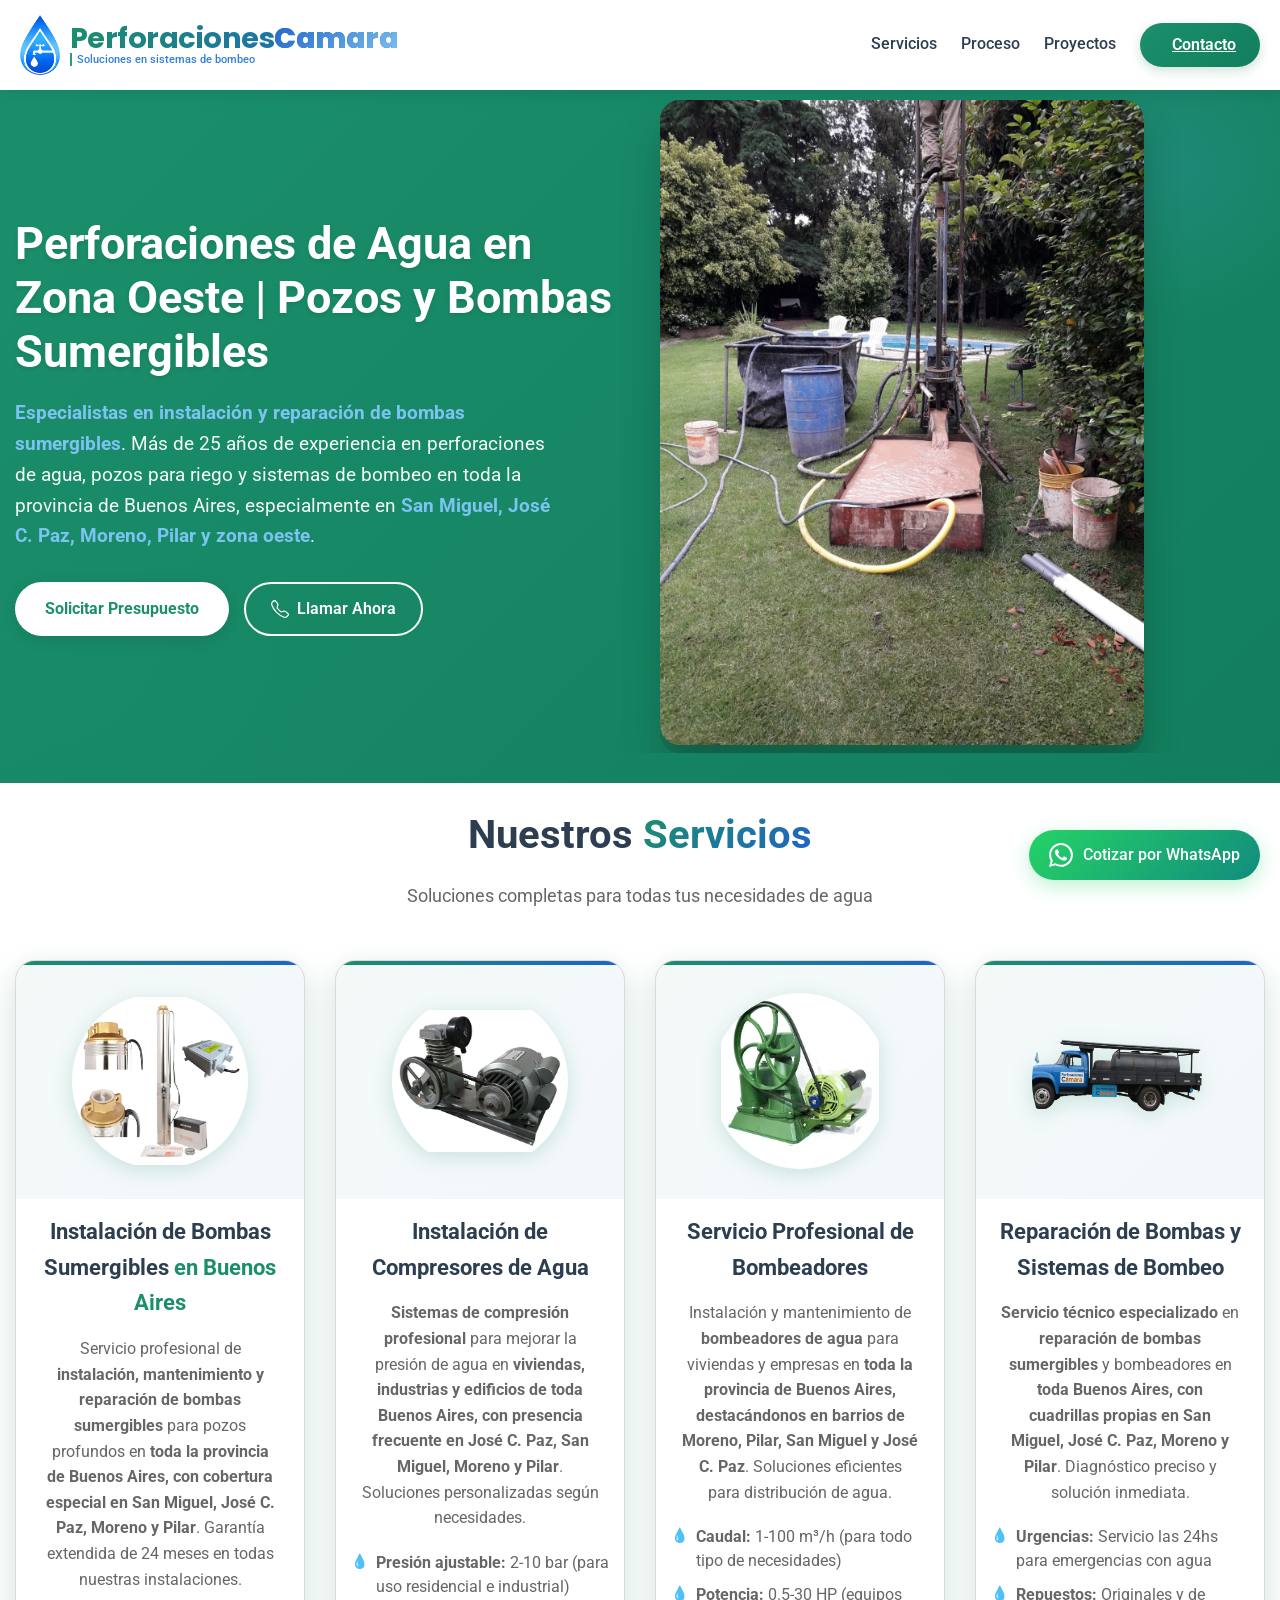
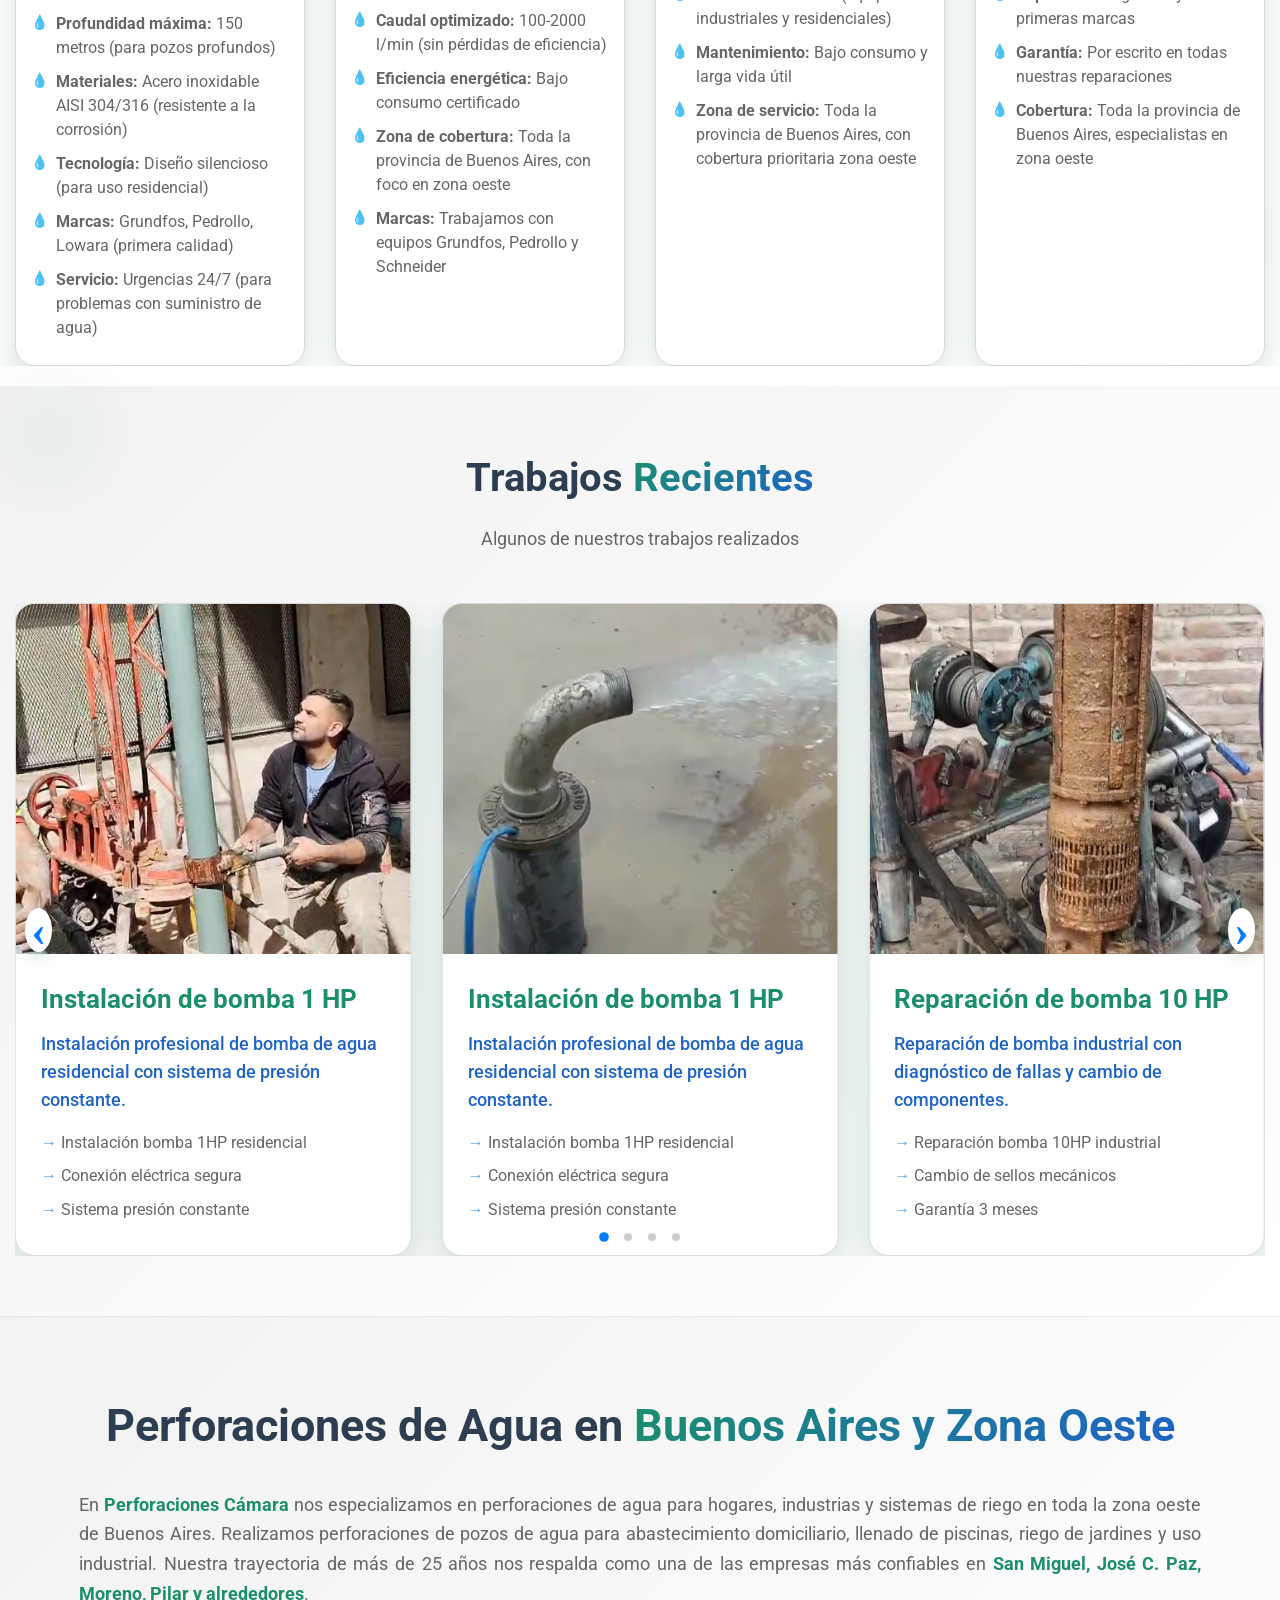
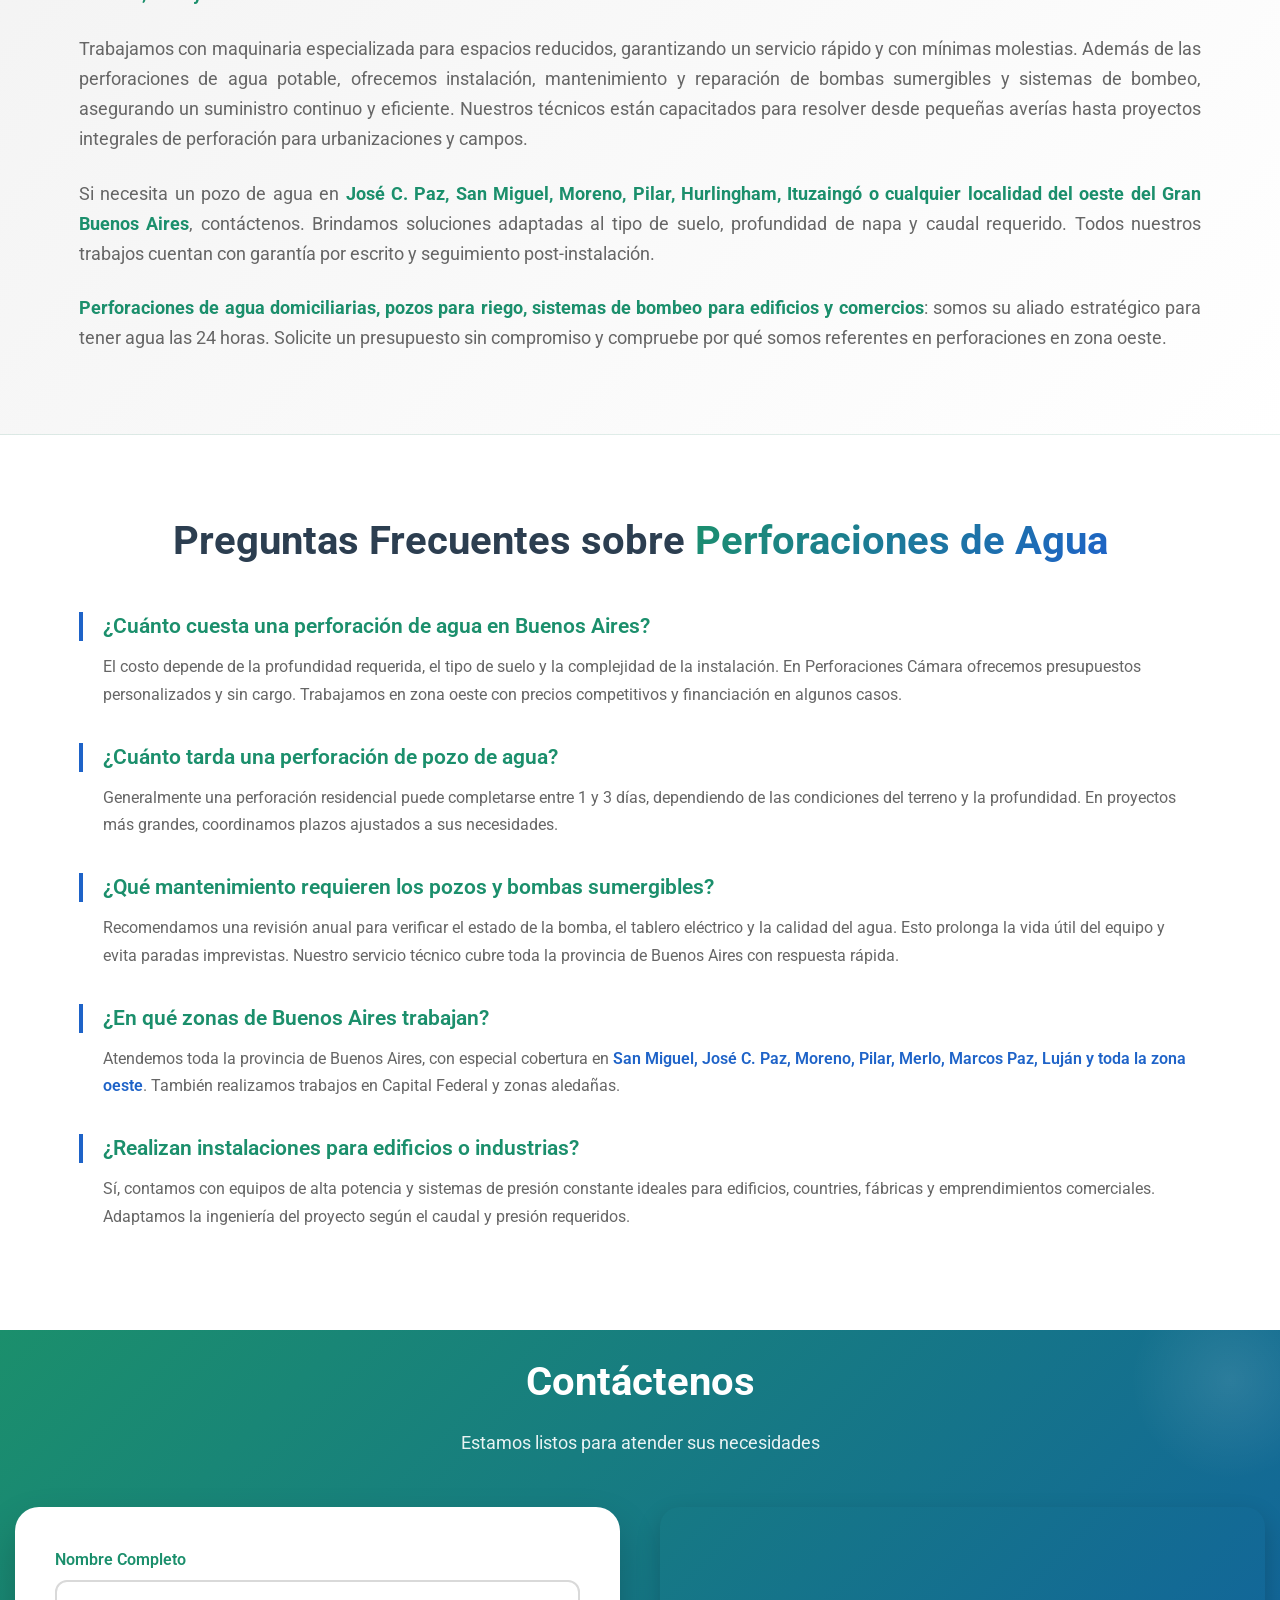
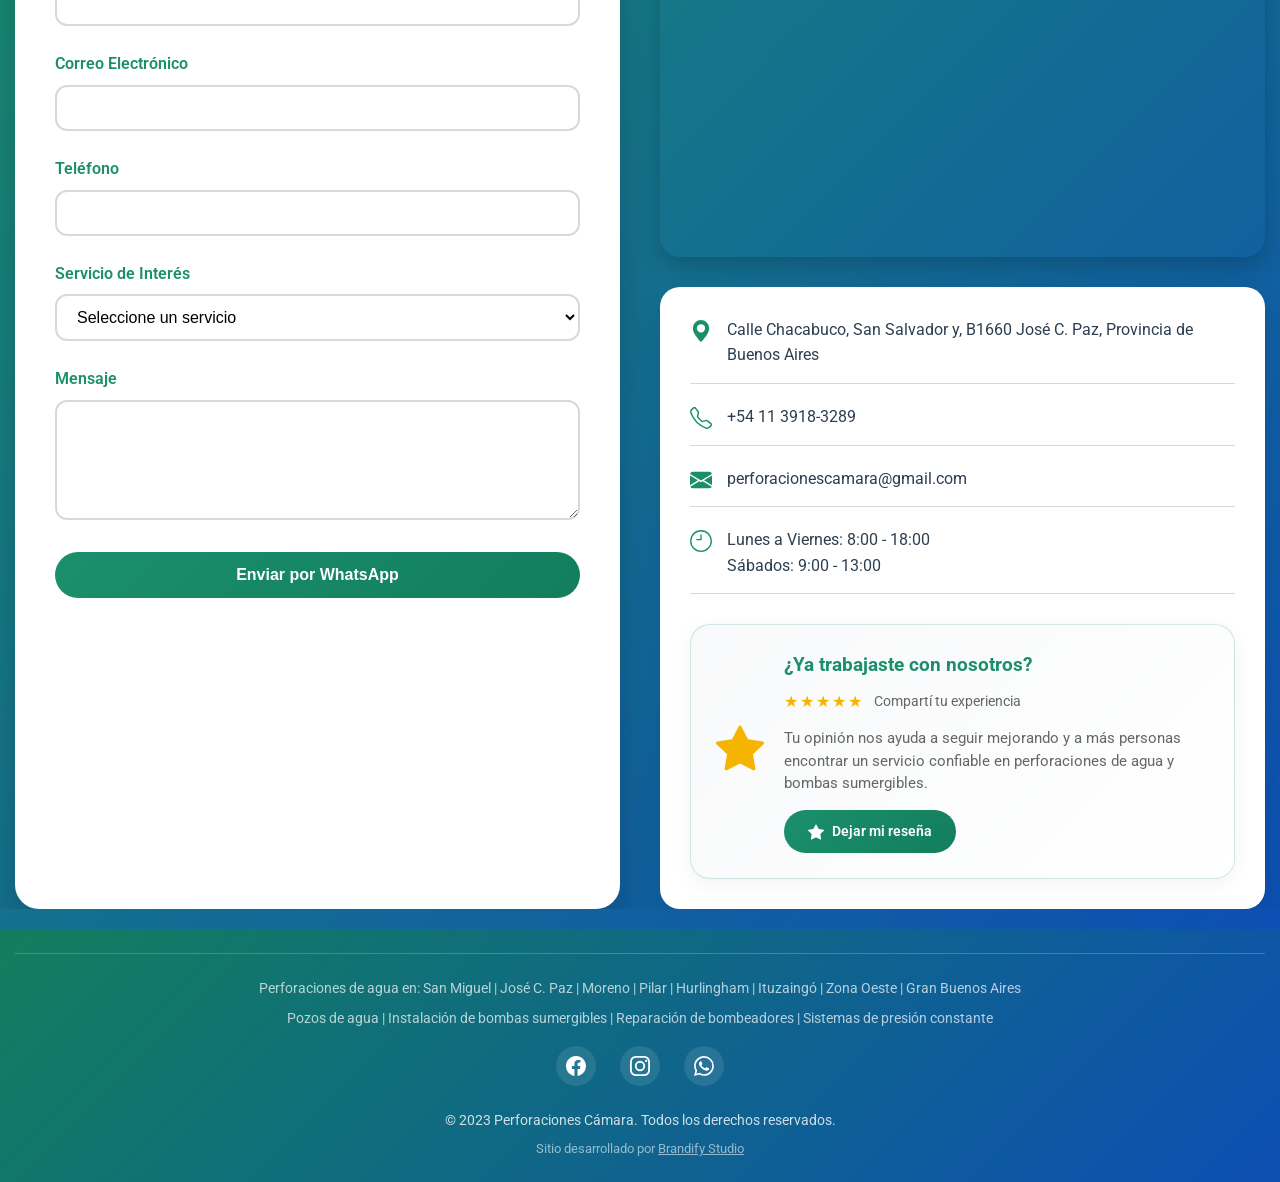
==== commit 0b133b57: "update" ====
--- a/index.html
+++ b/index.html
@@ -21,11 +21,12 @@
   <link rel="stylesheet" href="css/tablet.css">
   <link rel="stylesheet" href="css/mobil.css">
   <link rel="stylesheet" href="css/seo-faq.css">
-  <link rel="stylesheet" href="https://unpkg.com/swiper/swiper-bundle.min.css">
   <link rel="stylesheet" href="https://cdn.jsdelivr.net/npm/swiper/swiper-bundle.min.css"/>
   
   <link rel="preconnect" href="https://fonts.googleapis.com">
   <link rel="preconnect" href="https://fonts.gstatic.com" crossorigin>
+  <link rel="preconnect" href="https://cdn.jsdelivr.net">
+  <link rel="preconnect" href="https://unpkg.com">
   <link rel="canonical" href="https://www.perforacionescamara.com.ar" />
   <link href="https://fonts.googleapis.com/css2?family=Poppins:wght@400;500;600;700&family=Roboto:wght@400;500&display=swap" rel="stylesheet">
 
@@ -82,7 +83,7 @@
     <div class="container">
       <a href="https://www.perforacionescamara.com.ar" class="logo">
         <div class="logo-image">
-          <img src="img/logo.webp" alt="Logo Perforaciones Camara">
+          <img src="img/logo.webp" alt="Perforaciones Cámara especialistas en perforaciones de agua y bombas sumergibles en Buenos Aires">
         </div>
         <div class="logo-info">
           <div class="logo-text">Perforaciones<span>Camara</span></div>
@@ -159,7 +160,7 @@
         <div class="service-card" itemscope itemtype="http://schema.org/Service">
           <div class="service-icon">
             <img src="img/instalacion-bomba-sumergible-san-miguel-jose-c-paz.webp" 
-                alt="Instalación y reparación de bombas sumergibles en Buenos Aires y zona oeste" 
+                alt="instalación y reparación de bombas sumergibles en San Miguel José C Paz y zona oeste" 
                 loading="lazy"
                 width="100"
                 height="100"
@@ -201,7 +202,7 @@
         <div class="service-card" itemscope itemtype="http://schema.org/Service">
           <div class="service-icon">
             <img src="img/compresor-agua-presion-constante-zona-oeste.webp" 
-                alt="Instalación y mantenimiento de compresores en zona oeste de Buenos Aires" 
+                alt="instalación de compresores de agua para presión constante en zona oeste Gran Buenos Aires" 
                 loading="lazy"
                 width="100"
                 height="100">
@@ -223,7 +224,7 @@
         <div class="service-card" itemscope itemtype="http://schema.org/Service">
           <div class="service-icon">
             <img src="img/reparacion-bombeadores-moreno-pilar.webp" 
-                alt="Reparación e instalación de bombeadores en San Miguel, José C Paz y zona oeste" 
+                alt="servicio técnico de bombeadores en Moreno Pilar y toda la zona oeste" 
                 loading="lazy"
                 width="100"
                 height="100">
@@ -244,7 +245,7 @@
         <div class="service-card" itemscope itemtype="http://schema.org/Service">
           <div class="service-icon">
             <img src="img/servicio-tecnico-bombas-24hs-buenos-aires.webp" 
-                alt="Reparación urgente de bombas en zona oeste y Gran Buenos Aires" 
+                alt="reparación urgente de bombas sumergibles y sistemas de bombeo 24 horas Buenos Aires" 
                 loading="lazy"
                 width="100"
                 height="100">
@@ -276,7 +277,7 @@
       <div class="swiper projects-swiper">
         <div class="swiper-wrapper">
           <div class="swiper-slide project-slide">
-            <img src="img/instalacion-bomba-1hp-residencial-san-miguel.webp" alt="Instalación de bomba 1HP en vivienda de San Miguel">
+            <img src="img/instalacion-bomba-1hp-residencial-san-miguel.webp" alt="instalación de bomba sumergible 1HP para uso residencial en San Miguel zona oeste">
             <div class="project-info">
               <h3>Instalación de bomba 1 HP</h3>
               <p>Instalación profesional de bomba de agua residencial con sistema de presión constante.</p>
@@ -289,7 +290,7 @@
           </div>
           
           <div class="swiper-slide project-slide">
-            <img src="img/reparacion-bomba-10hp-industrial-jose-c-paz.webp" alt="Mantenimiento de bomba de 10HP en José C. Paz">
+            <img src="img/reparacion-bomba-10hp-industrial-jose-c-paz.webp" alt="reparación de bomba industrial 10HP con cambio de sellos mecánicos en José C Paz">
             <div class="project-info">
               <h3>Reparación de bomba 10 HP</h3>
               <p>Reparación de bomba industrial con diagnóstico de fallas y cambio de componentes.</p>
@@ -302,7 +303,7 @@
           </div>
           
           <div class="swiper-slide project-slide">
-            <img src="img/instalacion-bomba-3hp-comercial-moreno.webp" alt="Instalación de bomba 3HP en zona industrial de Moreno">
+            <img src="img/instalacion-bomba-3hp-comercial-moreno.webp" alt="instalación de bomba sumergible 3HP para sistema hidroneumático en Moreno Buenos Aires">
             <div class="project-info">
               <h3>Instalación de bomba 3 HP</h3>
               <p>Sistema de bombeo para procesos manufactureros.</p>
@@ -315,7 +316,7 @@
           </div>
 
           <div class="swiper-slide project-slide">
-            <img src="img/instalacion-bomba-sumergible-pilar-zona-norte.webp" alt="Instalación de bomba 1HP en Pilar, zona norte">
+            <img src="img/instalacion-bomba-sumergible-pilar-zona-norte.webp" alt="instalación de bomba sumergible 1HP con sistema de presión constante en Pilar zona norte">
             <div class="project-info">
               <h3>Instalación de bomba 1 HP</h3>
               <p>Instalación profesional de bomba de agua residencial con sistema de presión constante.</p>
@@ -337,7 +338,7 @@
   <!-- SECCIÓN SEO NUEVA: Texto extenso con ciudades clave y variantes semánticas -->
   <section class="seo-content">
     <div class="container">
-      <h2>Perforaciones de Agua en Buenos Aires y Zona Oeste</h2>
+      <h2>Perforaciones de Agua en <span>Buenos Aires y Zona Oeste</span></h2>
       <p>
         En <strong>Perforaciones Cámara</strong> nos especializamos en perforaciones de agua para hogares, industrias y sistemas de riego en toda la zona oeste de Buenos Aires. 
         Realizamos perforaciones de pozos de agua para abastecimiento domiciliario, llenado de piscinas, riego de jardines y uso industrial. 
@@ -358,7 +359,7 @@
   <!-- SECCIÓN FAQ (Preguntas Frecuentes) ORO SEO -->
   <section class="faq-section">
     <div class="container">
-      <h2>Preguntas Frecuentes sobre Perforaciones de Agua</h2>
+      <h2>Preguntas Frecuentes sobre <span>Perforaciones de Agua</span></h2>
       
       <h3>¿Cuánto cuesta una perforación de agua en Buenos Aires?</h3>
       <p>El costo depende de la profundidad requerida, el tipo de suelo y la complejidad de la instalación. En Perforaciones Cámara ofrecemos presupuestos personalizados y sin cargo. Trabajamos en zona oeste con precios competitivos y financiación en algunos casos.</p>
@@ -465,6 +466,31 @@
                 <path d="M8 3a.5.5 0 0 1 .5.5v3.5a.5.5 0 0 1-.5.5H5a.5.5 0 0 1 0-1h2.5V3.5A.5.5 0 0 1 8 3z"/>
               </svg>
               <p>Lunes a Viernes: 8:00 - 18:00<br>Sábados: 9:00 - 13:00</p>
+            </div>
+
+            <div class="reviews-cta">
+              <div class="reviews-icon">
+                <svg xmlns="http://www.w3.org/2000/svg" width="32" height="32" fill="currentColor" viewBox="0 0 16 16">
+                  <path d="M3.612 15.443c-.386.198-.824-.149-.746-.592l.83-4.73L.173 6.765c-.329-.314-.158-.888.283-.95l4.898-.696L7.538.792c.197-.39.73-.39.927 0l2.184 4.327 4.898.696c.441.062.612.636.282.95l-3.522 3.356.83 4.73c.078.443-.36.79-.746.592L8 13.187l-4.389 2.256z"/>
+                </svg>
+              </div>
+              <div class="reviews-content">
+                <h4>¿Ya trabajaste con nosotros?</h4>
+                <div class="rating">
+                  <span class="stars">★★★★★</span>
+                  <span class="rating-text">Compartí tu experiencia</span>
+                </div>
+                <p>Tu opinión nos ayuda a seguir mejorando y a más personas encontrar un servicio confiable en perforaciones de agua y bombas sumergibles.</p>
+                <a href="https://www.google.com/search?client=ubuntu-sn&hs=NmR&channel=fs&si=AL3DRZEsmMGCryMMFSHJ3StBhOdZ2-6yYkXd_doETEE1OR-qObr1JQ-SGZpIp6-tumuTdCbSd5Eh2LYBJhdg11SU39K9goRgTLOiAFvjFIKsnB75WjcpNgfBqipUyvkmnfy3WnRBCUFEoYAPqeNK4tdVFlmPIaaUiQ%3D%3D&q=Perforaciones+camara+Opiniones&sa=X#" 
+                  target="_blank" 
+                  rel="noopener noreferrer" 
+                  class="btn-reviews">
+                  <svg xmlns="http://www.w3.org/2000/svg" width="18" height="18" fill="currentColor" viewBox="0 0 16 16">
+                    <path d="M3.612 15.443c-.386.198-.824-.149-.746-.592l.83-4.73L.173 6.765c-.329-.314-.158-.888.283-.95l4.898-.696L7.538.792c.197-.39.73-.39.927 0l2.184 4.327 4.898.696c.441.062.612.636.282.95l-3.522 3.356.83 4.73c.078.443-.36.79-.746.592L8 13.187l-4.389 2.256z"/>
+                  </svg>
+                  Dejar mi reseña
+                </a>
+              </div>
             </div>
           </div>
         </div>
--- a/css/base.css
+++ b/css/base.css
@@ -776,6 +776,8 @@
   box-shadow: 0 20px 40px rgba(0, 0, 0, 0.2);
 }
 
+
+
 .form-group {
   margin-bottom: 25px;
 }
@@ -908,7 +910,75 @@
     text-decoration: underline;
   }
 
-  
+/* Reviews CTA */
+  .reviews-cta {
+    background: linear-gradient(135deg, #f8f9fa 0%, #ffffff 100%);
+    border-radius: 20px;
+    padding: 25px 30px;
+    margin-top: 40px;
+    display: flex;
+    align-items: center;
+    gap: 20px;
+    box-shadow: 0 5px 20px rgba(0, 0, 0, 0.05);
+    border: 1px solid rgba(27, 143, 108, 0.2);
+  }
+
+  .reviews-icon svg {
+    color: #f4b400;
+    width: 48px;
+    height: 48px;
+  }
+
+  .reviews-content {
+    flex: 1;
+  }
+
+  .reviews-content h4 {
+    font-size: 1.2rem;
+    font-weight: 700;
+    color: var(--green-primary);
+    margin: 0 0 8px 0;
+  }
+
+  .reviews-content p {
+    font-size: 0.95rem;
+    color: var(--gray-dark);
+    margin: 0 0 15px 0;
+  }
+
+  .btn-reviews {
+    display: inline-flex;
+    align-items: center;
+    gap: 8px;
+    background: linear-gradient(135deg, var(--green-primary), var(--green-dark));
+    color: white;
+    padding: 10px 24px;
+    border-radius: 40px;
+    text-decoration: none;
+    font-weight: 600;
+    transition: all 0.3s ease;
+  }
+
+  .btn-reviews:hover {
+    transform: translateY(-2px);
+    box-shadow: 0 5px 15px rgba(27, 143, 108, 0.3);
+  }
+
+  .reviews-cta-simple {
+    background: rgba(27, 143, 108, 0.05);
+    border-radius: 12px;
+    padding: 12px 20px;
+    text-align: center;
+    margin: 20px 0;
+    border-left: 3px solid var(--green-primary);
+  }
+
+  .reviews-cta-simple a {
+    color: var(--green-primary);
+    font-weight: 600;
+    text-decoration: none;
+  }
+
 /* ============================================
    FOOTER
    ============================================ */
--- a/css/mobil.css
+++ b/css/mobil.css
@@ -498,6 +498,12 @@
   .info-item svg {
     margin-bottom: 5px;
   }
+
+    .reviews-cta {
+    flex-direction: column;
+    text-align: center;
+    padding: 20px;
+    }
 
   /* WhatsApp Button */
   .whatsapp-float {
--- a/css/seo-faq.css
+++ b/css/seo-faq.css
@@ -1,8 +1,8 @@
 /* ============================================
-   SECCIÓN SEO (TEXTO EXTENSO) - NUEVO ESTILO
+   SECCIÓN SEO - ESCALADO FLUIDO COMPLETO
    ============================================ */
 .seo-content {
-  padding: 60px 0;
+  padding: clamp(30px, 8vw, 80px) 0;
   background: linear-gradient(135deg, var(--white-soft) 0%, var(--white-pure) 100%);
   border-top: 1px solid rgba(27, 143, 108, 0.1);
   border-bottom: 1px solid rgba(27, 143, 108, 0.1);
@@ -10,37 +10,34 @@
 }
 
 .seo-content .container {
-  max-width: 1000px;
+  width: 90%;
+  max-width: 1200px;
   margin: 0 auto;
 }
 
 .seo-content h2 {
-  font-size: 2.2rem;
+  font-size: clamp(1.6rem, 5vw, 2.8rem);
   font-weight: 700;
   color: var(--dark-gray);
-  margin-bottom: 25px;
-  position: relative;
-  padding-bottom: 15px;
+  margin-bottom: clamp(20px, 3vw, 35px);
   text-align: center;
-}
-
-.seo-content h2:after {
-  content: '';
-  position: absolute;
-  bottom: 0;
-  left: 50%;
-  transform: translateX(-50%);
-  width: 80px;
-  height: 3px;
-  background: linear-gradient(90deg, var(--green-primary), var(--blue-primary));
-  border-radius: 3px;
+  line-height: 1.3;
+  white-space: normal;
+  word-break: break-word;
+}
+
+.seo-content h2 span {
+  background: linear-gradient(135deg, var(--green-primary), var(--blue-primary));
+  -webkit-background-clip: text;
+  background-clip: text;
+  color: transparent;
 }
 
 .seo-content p {
-  font-size: 1.05rem;
-  line-height: 1.8;
+  font-size: clamp(0.9rem, 2.5vw, 1.1rem);
+  line-height: 1.7;
   color: var(--gray-dark);
-  margin-bottom: 20px;
+  margin-bottom: clamp(15px, 3vw, 25px);
   text-align: justify;
 }
 
@@ -54,49 +51,47 @@
 }
 
 /* ============================================
-   SECCIÓN FAQ (PREGUNTAS FRECUENTES) - ORO SEO
+   SECCIÓN FAQ - ESCALADO FLUIDO COMPLETO
    ============================================ */
 .faq-section {
-  padding: 60px 0;
+  padding: clamp(30px, 8vw, 80px) 0;
   background: var(--white-pure);
   position: relative;
 }
 
 .faq-section .container {
-  max-width: 1000px;
+  width: 90%;
+  max-width: 1200px;
   margin: 0 auto;
 }
 
 .faq-section h2 {
-  font-size: 2.2rem;
+  font-size: clamp(1.4rem, 5vw, 2.5rem);
   font-weight: 700;
   color: var(--dark-gray);
-  margin-bottom: 40px;
-  position: relative;
-  padding-bottom: 15px;
+  margin-bottom: clamp(25px, 5vw, 45px);
   text-align: center;
-}
-
-.faq-section h2:after {
-  content: '';
-  position: absolute;
-  bottom: 0;
-  left: 50%;
-  transform: translateX(-50%);
-  width: 80px;
-  height: 3px;
-  background: linear-gradient(90deg, var(--green-primary), var(--blue-primary));
-  border-radius: 3px;
+  line-height: 1.3;
+  white-space: normal;
+  word-break: break-word;
+}
+
+.faq-section h2 span {
+  background: linear-gradient(135deg, var(--green-primary), var(--blue-primary));
+  -webkit-background-clip: text;
+  background-clip: text;
+  color: transparent;
 }
 
 .faq-section h3 {
-  font-size: 1.3rem;
+  font-size: clamp(1rem, 3vw, 1.3rem);
   font-weight: 600;
   color: var(--green-primary);
-  margin: 30px 0 12px 0;
-  padding-left: 20px;
+  margin: clamp(20px, 4vw, 35px) 0 clamp(8px, 2vw, 12px) 0;
+  padding-left: clamp(12px, 3vw, 20px);
   border-left: 4px solid var(--blue-primary);
   transition: all 0.3s ease;
+  line-height: 1.4;
 }
 
 .faq-section h3:first-of-type {
@@ -109,11 +104,11 @@
 }
 
 .faq-section p {
-  font-size: 1rem;
+  font-size: clamp(0.85rem, 2.2vw, 1rem);
   line-height: 1.7;
   color: var(--gray-dark);
-  margin-bottom: 20px;
-  padding-left: 24px;
+  margin-bottom: clamp(15px, 3vw, 20px);
+  padding-left: clamp(16px, 4vw, 24px);
 }
 
 .faq-section p strong {
@@ -121,7 +116,6 @@
   font-weight: 600;
 }
 
-/* Estilo para links dentro de FAQ si los hubiera */
 .faq-section a {
   color: var(--blue-primary);
   text-decoration: none;
@@ -135,87 +129,143 @@
 }
 
 /* ============================================
-   VERSIÓN RESPONSIVE PARA AMBAS SECCIONES
+   REVIEWS CTA - DENTRO DE CONTACTO
+   ============================================ */
+.reviews-cta {
+  background: linear-gradient(135deg, #f8f9fa 0%, #ffffff 100%);
+  border-radius: 20px;
+  padding: clamp(15px, 4vw, 25px);
+  margin-top: 30px;
+  display: flex;
+  align-items: center;
+  gap: clamp(15px, 3vw, 20px);
+  box-shadow: 0 5px 20px rgba(0, 0, 0, 0.05);
+  border: 1px solid rgba(27, 143, 108, 0.2);
+}
+
+.reviews-icon svg {
+  color: #f4b400;
+  width: clamp(32px, 8vw, 48px);
+  height: clamp(32px, 8vw, 48px);
+}
+
+.reviews-content {
+  flex: 1;
+}
+
+.reviews-content h4 {
+  font-size: clamp(1rem, 3vw, 1.2rem);
+  font-weight: 700;
+  color: var(--green-primary);
+  margin: 0 0 8px 0;
+}
+
+.rating {
+  display: flex;
+  align-items: center;
+  gap: 10px;
+  margin-bottom: 12px;
+  flex-wrap: wrap;
+}
+
+.stars {
+  color: #f4b400;
+  font-size: clamp(0.85rem, 2.5vw, 1rem);
+  letter-spacing: 2px;
+}
+
+.rating-text {
+  font-size: clamp(0.7rem, 2vw, 0.85rem);
+  color: var(--gray-dark);
+}
+
+.reviews-content p {
+  font-size: clamp(0.8rem, 2.2vw, 0.95rem);
+  color: var(--gray-dark);
+  margin: 0 0 15px 0;
+  line-height: 1.5;
+}
+
+.btn-reviews {
+  display: inline-flex;
+  align-items: center;
+  gap: 8px;
+  background: linear-gradient(135deg, var(--green-primary), var(--green-dark));
+  color: white;
+  padding: clamp(8px, 2vw, 10px) clamp(16px, 4vw, 24px);
+  border-radius: 40px;
+  text-decoration: none;
+  font-weight: 600;
+  font-size: clamp(0.75rem, 2vw, 0.9rem);
+  transition: all 0.3s ease;
+}
+
+.btn-reviews:hover {
+  transform: translateY(-2px);
+  box-shadow: 0 5px 15px rgba(27, 143, 108, 0.3);
+}
+
+.btn-reviews svg {
+  width: 16px;
+  height: 16px;
+}
+
+/* ============================================
+   FOOTER SEO
+   ============================================ */
+.footer-seo {
+  text-align: center;
+  margin-bottom: 1rem;
+  font-size: clamp(0.7rem, 2vw, 0.85rem);
+  color: rgba(255, 255, 255, 0.7);
+  border-top: 1px solid rgba(255, 255, 255, 0.2);
+  padding-top: 1rem;
+}
+
+.footer-seo p {
+  margin: 0.5rem 0;
+}
+
+/* ============================================
+   AJUSTES RESPONSIVE ADICIONALES
    ============================================ */
 @media (max-width: 768px) {
-  .seo-content {
-    padding: 40px 0;
-  }
-  
-  .seo-content h2 {
-    font-size: 1.6rem;
-  }
-  
-  .seo-content p {
-    font-size: 0.95rem;
-    line-height: 1.6;
+  .seo-content p,
+  .faq-section p {
     text-align: left;
   }
   
-  .faq-section {
-    padding: 40px 0;
-  }
-  
-  .faq-section h2 {
-    font-size: 1.6rem;
-    margin-bottom: 30px;
+  .reviews-cta {
+    flex-direction: column;
+    text-align: center;
+  }
+  
+  .reviews-content h4 {
+    text-align: center;
+  }
+  
+  .rating {
+    justify-content: center;
+  }
+}
+
+@media (max-width: 480px) {
+  .seo-content .container,
+  .faq-section .container {
+    width: 92%;
   }
   
   .faq-section h3 {
-    font-size: 1.1rem;
-    margin: 20px 0 10px 0;
-    padding-left: 12px;
+    padding-left: 10px;
   }
   
   .faq-section p {
-    font-size: 0.9rem;
-    padding-left: 16px;
-    margin-bottom: 15px;
-  }
-}
-
-@media (max-width: 480px) {
-  .seo-content {
-    padding: 30px 0;
-  }
-  
-  .seo-content h2 {
-    font-size: 1.4rem;
-  }
-  
-  .seo-content p {
-    font-size: 0.9rem;
-  }
-  
-  .faq-section {
-    padding: 30px 0;
-  }
-  
-  .faq-section h2 {
-    font-size: 1.4rem;
-  }
-  
-  .faq-section h3 {
-    font-size: 1rem;
-  }
-  
-  .faq-section p {
-    font-size: 0.85rem;
-  }
-}
-
-/* ============================================
-   VARIANTE CON FONDO ALTERNATIVO (opcional)
-   Si quieres que FAQ tenga fondo diferente, descomenta:
-   ============================================ */
-/*
-.faq-section {
-  background: linear-gradient(135deg, var(--white-soft) 0%, var(--white-pure) 100%);
-}
-*/
-
-/* ============================================
-   ANIMACIÓN SUTIL AL HACER SCROLL
+    padding-left: 14px;
+  }
+}
+
+/* ============================================
+   ANIMACIONES
    ============================================ */
 @keyframes fadeInUp {
   from {
@@ -233,18 +283,12 @@
   animation: fadeInUp 0.8s ease-out;
 }
 
-/* ============================================
-   MEJORA DE ACCESIBILIDAD Y LECTURA
-   ============================================ */
 .seo-content p,
 .faq-section p {
   text-rendering: optimizeLegibility;
   -webkit-font-smoothing: antialiased;
 }
 
-/* ============================================
-   ESTILO PARA ENLACES INTERNOS SI SE AGREGAN
-   ============================================ */
 .seo-content a,
 .faq-section a {
   color: var(--blue-primary);
@@ -258,16 +302,4 @@
 .faq-section a:hover {
   color: var(--green-primary);
   border-bottom-color: var(--green-primary);
-}
-
-.footer-seo {
-  text-align: center;
-  margin-bottom: 1rem;
-  font-size: 0.8rem;
-  color: rgba(255,255,255,0.7);
-  border-top: 1px solid rgba(255,255,255,0.2);
-  padding-top: 1rem;
-}
-.footer-seo p {
-  margin: 0.5rem 0;
 }
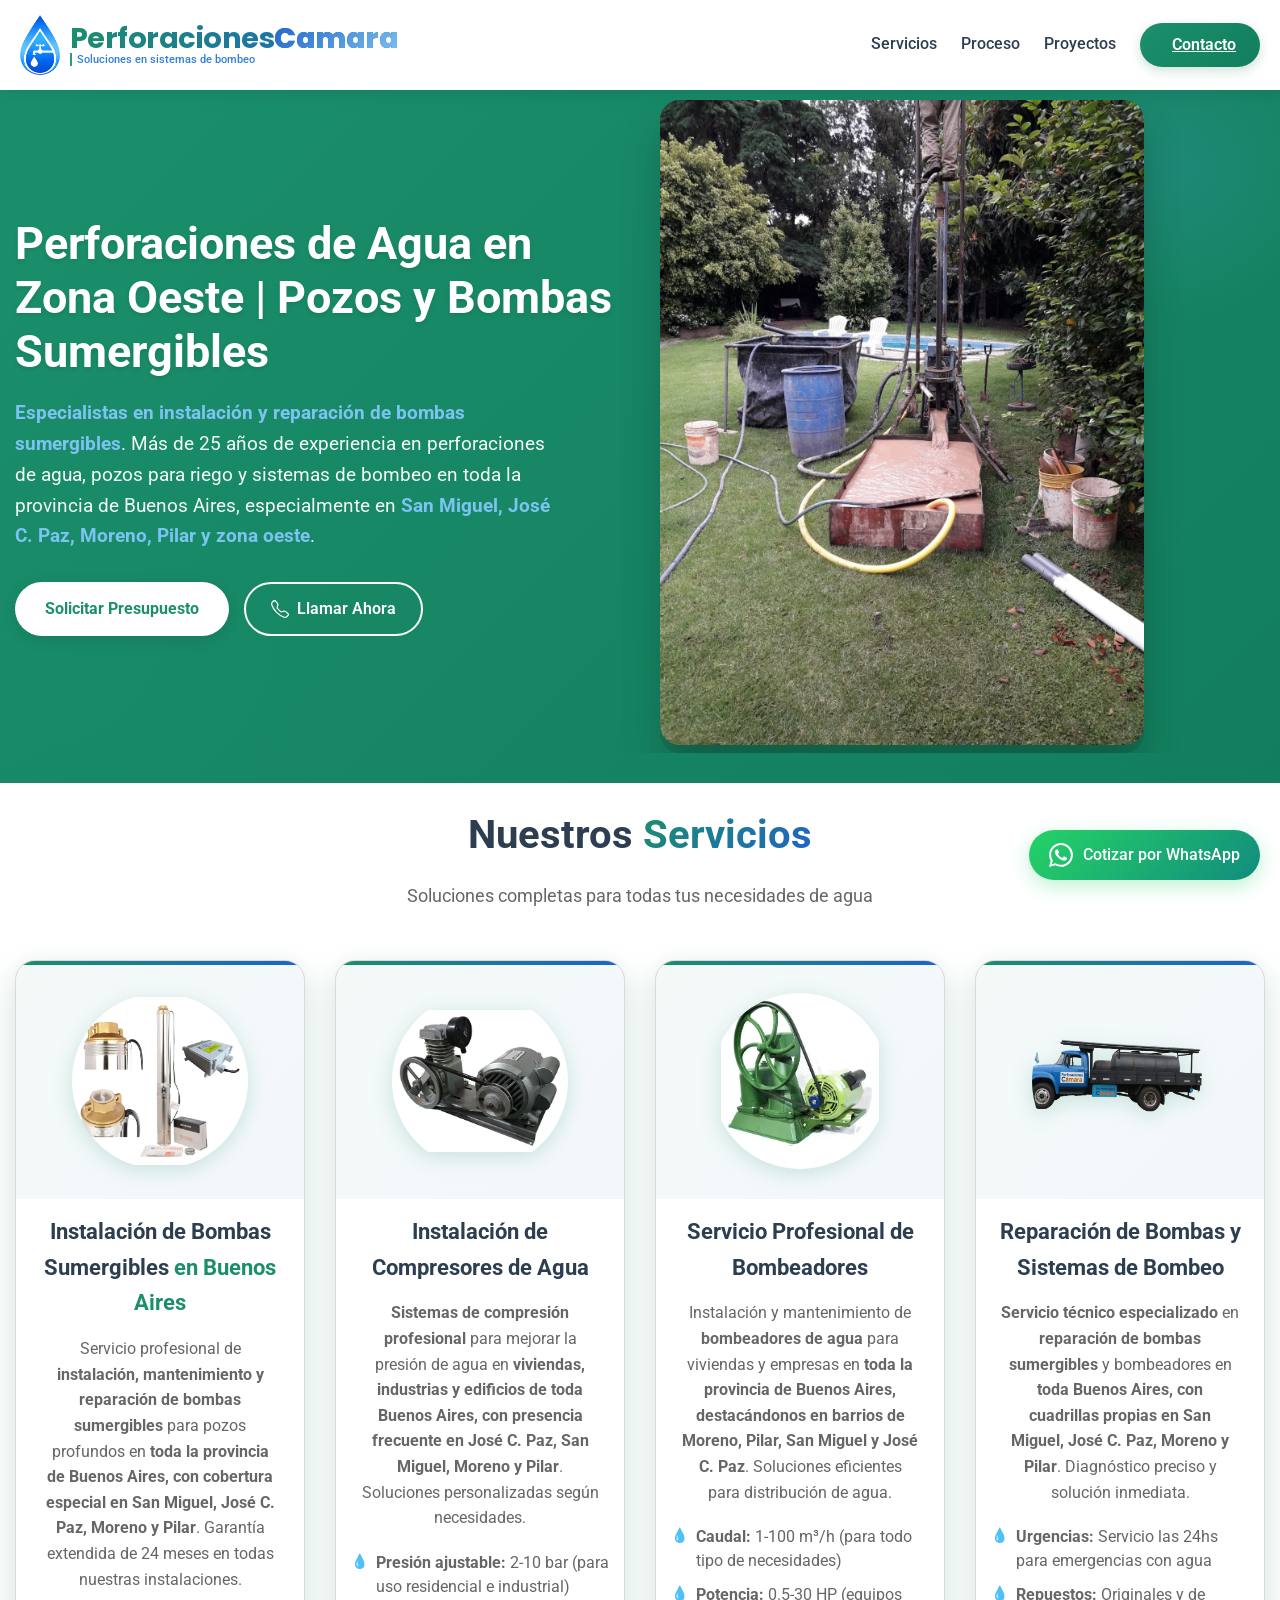
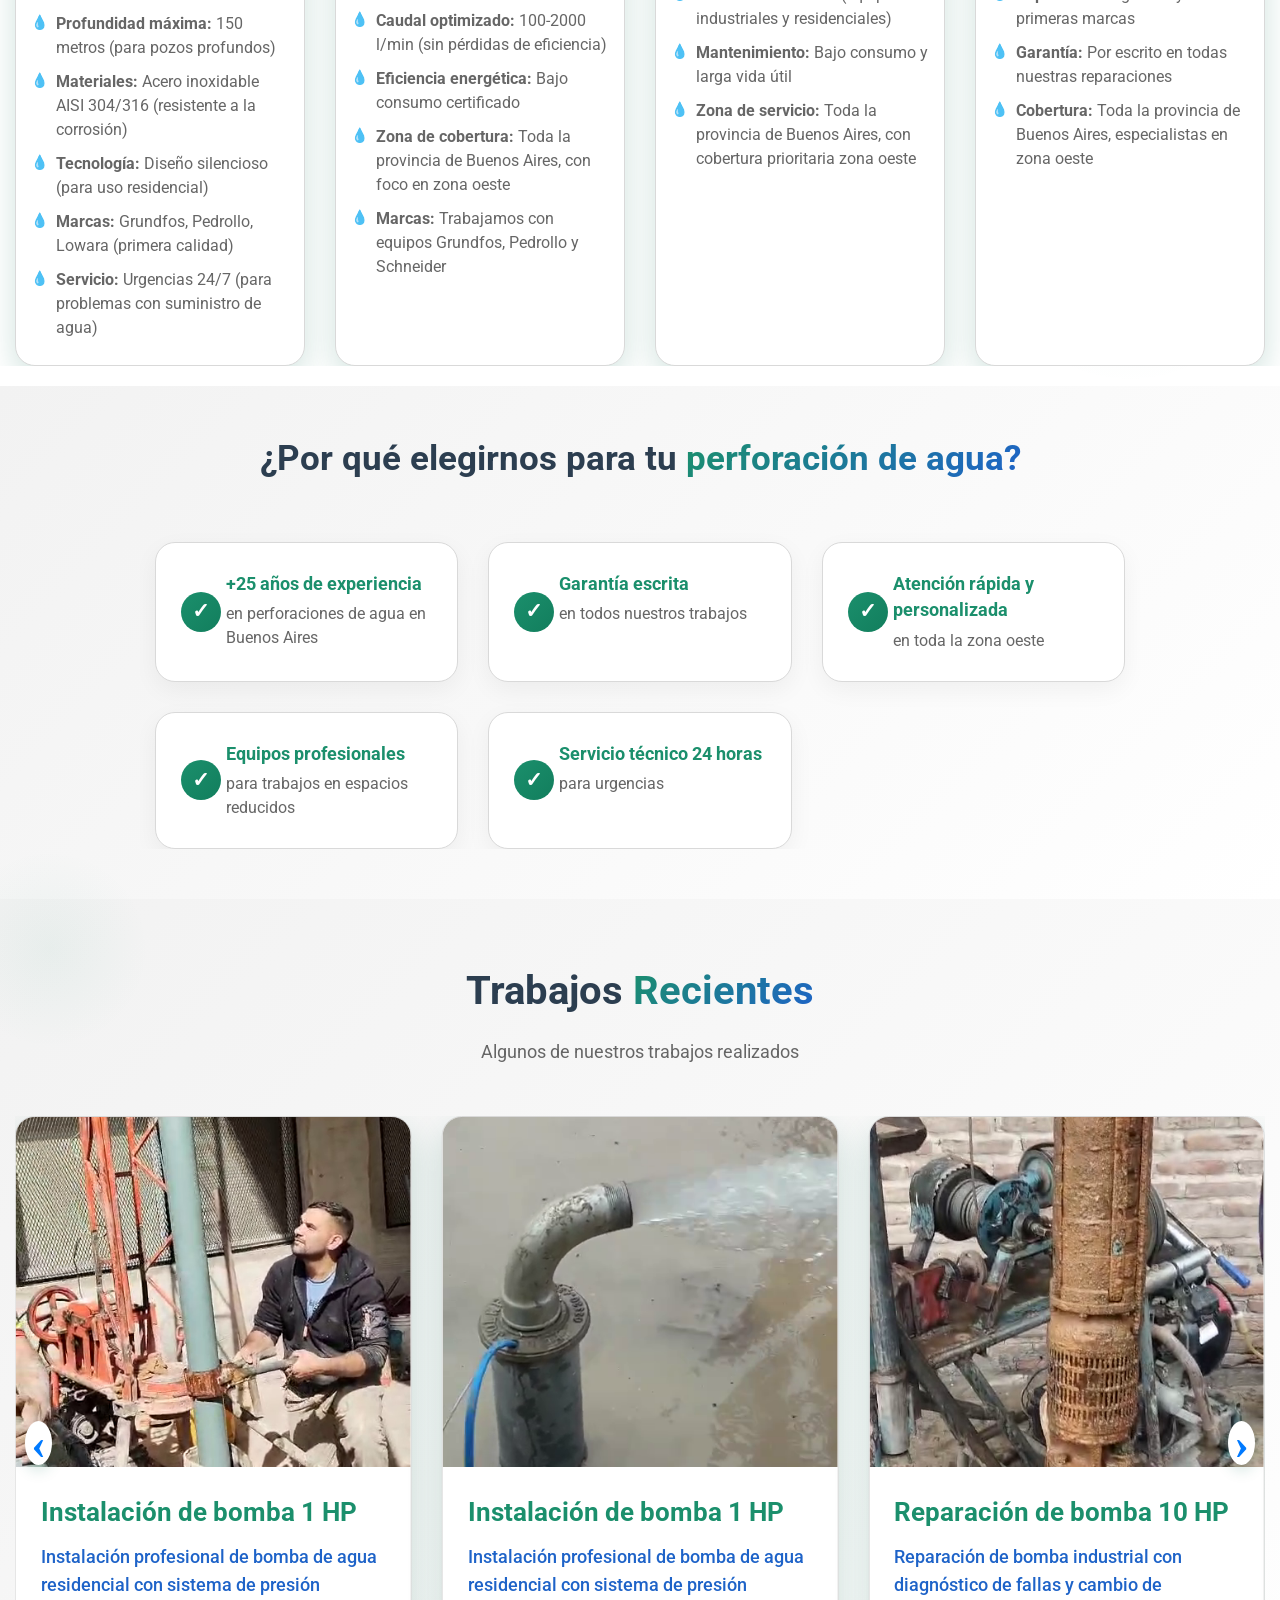
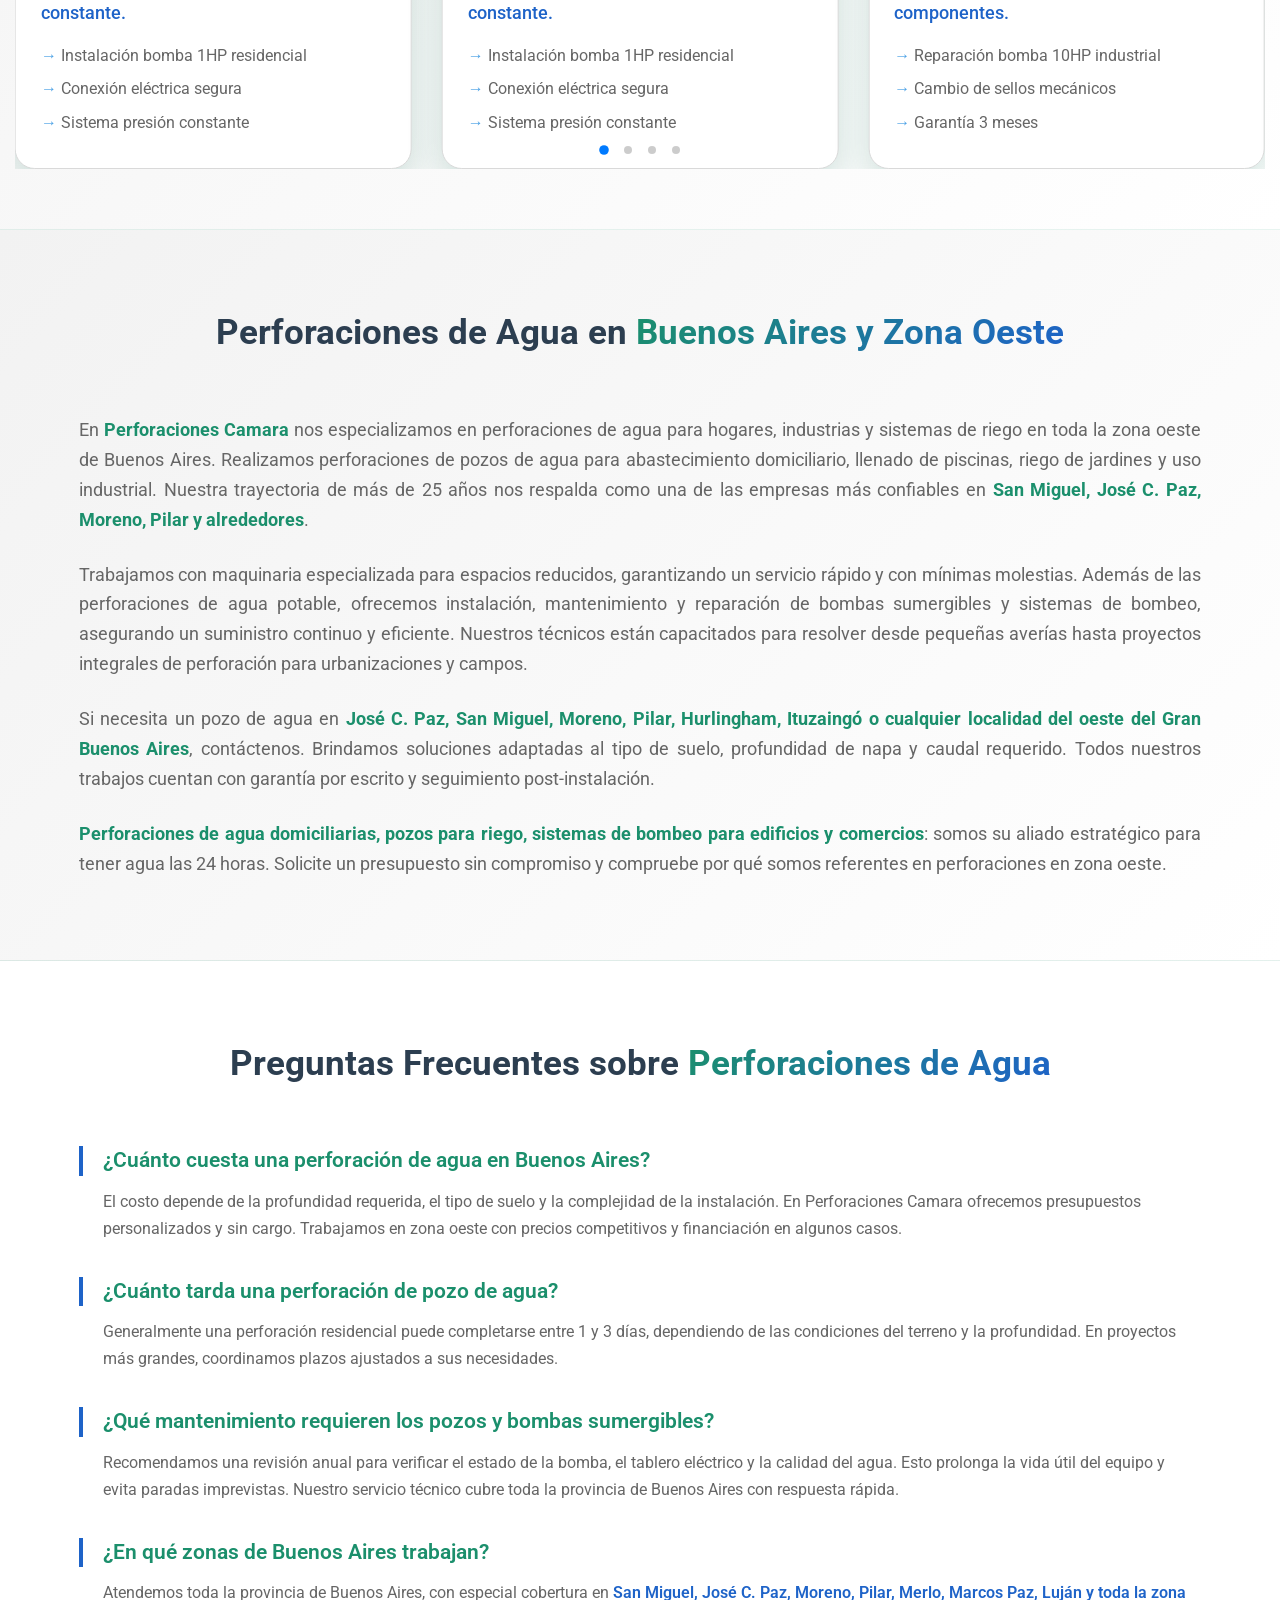
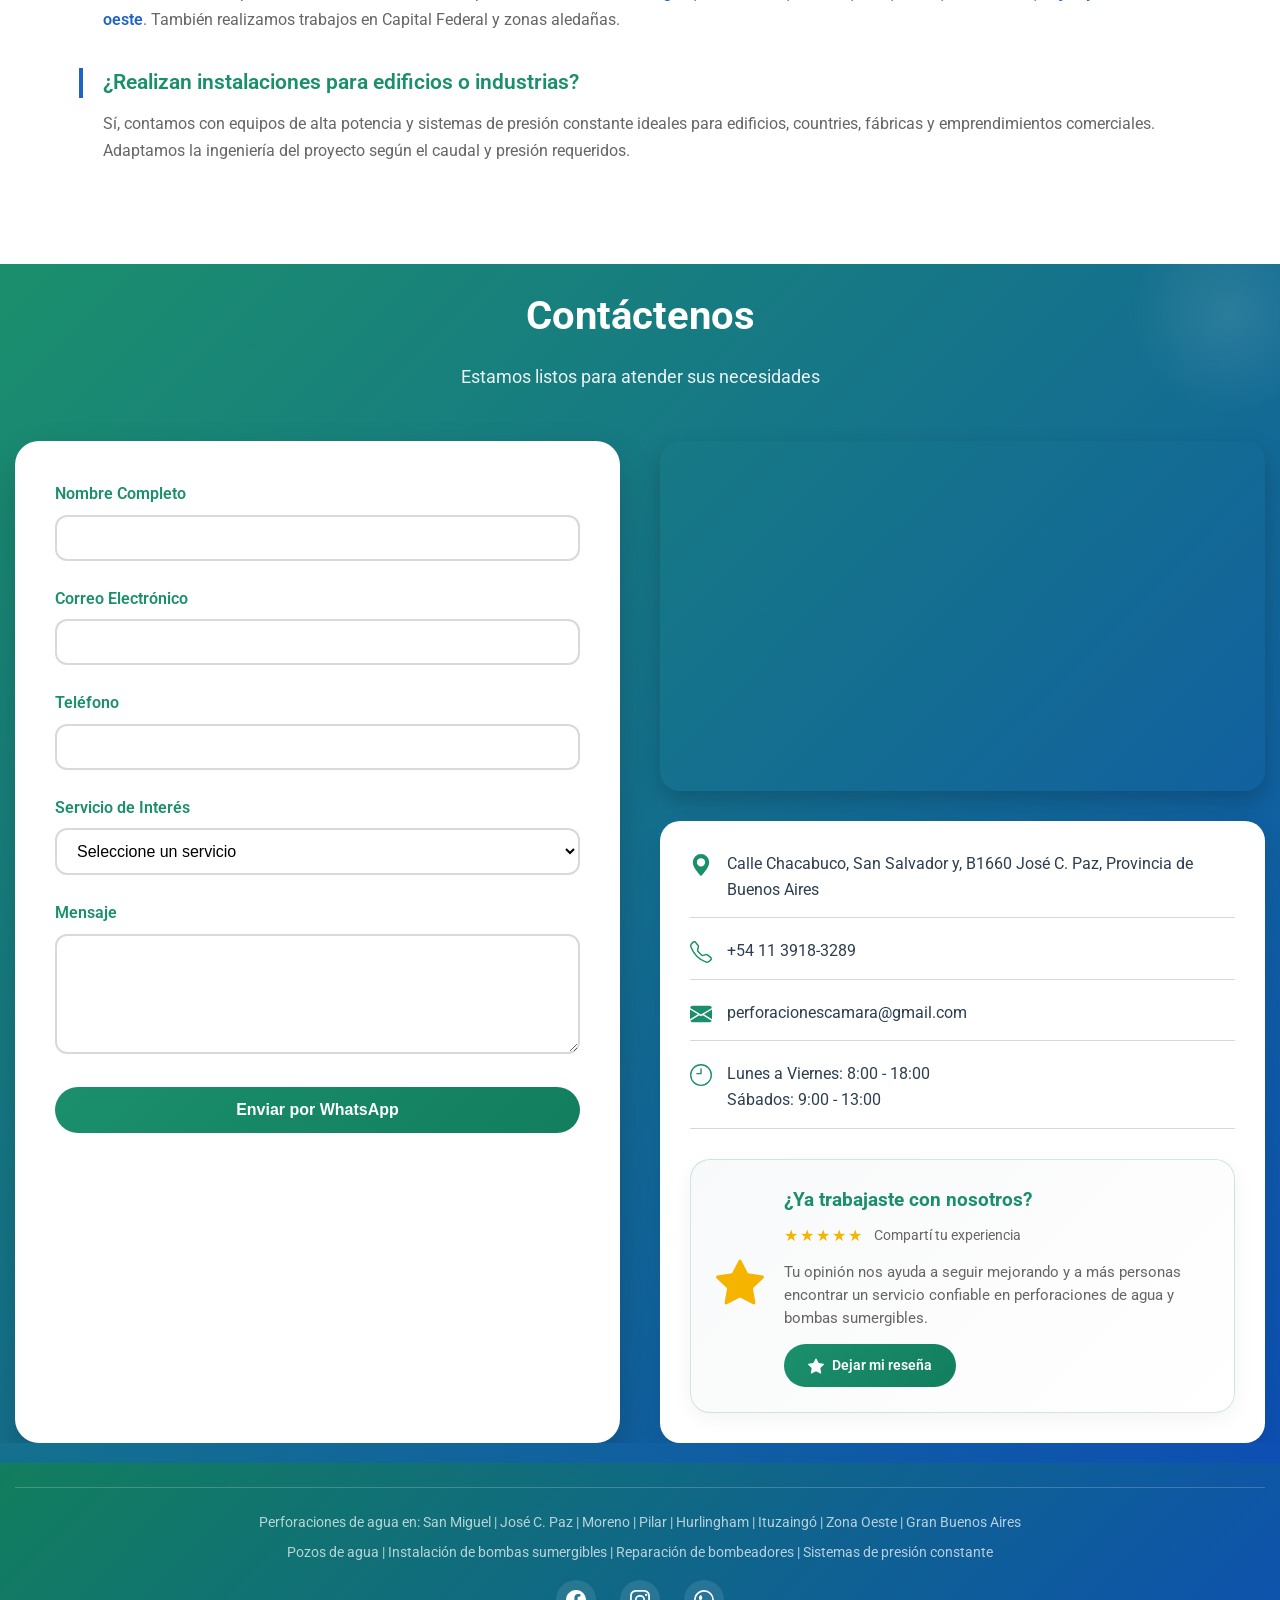
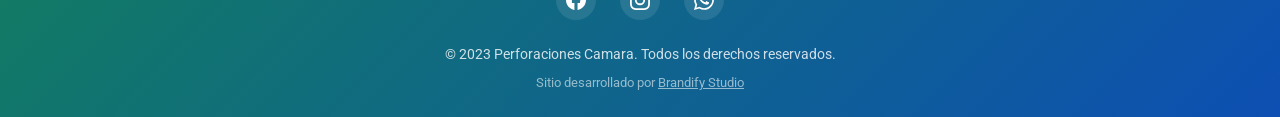
==== commit 5afc8e55: "update" ====
--- a/index.html
+++ b/index.html
@@ -6,7 +6,7 @@
   <title>Perforaciones de Agua en Buenos Aires | Pozos, Bombas Sumergibles y Mantenimiento</title>
   
   <meta name="viewport" content="width=device-width, initial-scale=1.0, maximum-scale=1.0, user-scalable=no">
-  <meta name="description" content="Perforaciones Cámara: Especialistas en perforación de pozos e instalación de bombas sumergibles en Buenos Aires y zona oeste (San Miguel, José C. Paz, Moreno, Pilar). Servicio técnico 24/7 con 25 años de experiencia. Cotización inmediata y garantía extendida.">
+  <meta name="description" content="Perforaciones Camara: Especialistas en perforación de pozos e instalación de bombas sumergibles en Buenos Aires y zona oeste (San Miguel, José C. Paz, Moreno, Pilar). Servicio técnico 24/7 con 25 años de experiencia. Cotización inmediata y garantía extendida.">
   <!-- keywords eliminadas (Google ya no las usa), mantenemos por compatibilidad pero sin peso SEO -->
   <meta name="geo.region" content="AR-B" />
   <meta name="geo.placename" content="Buenos Aires" />
@@ -14,13 +14,12 @@
   <meta name="ICBM" content="-34.4950097, -58.7896075" />
   <meta name="location" content="Buenos Aires, Argentina">
   <meta http-equiv="content-language" content="es">
-  <meta name="author" content="Perforaciones Cámara">
+  <meta name="author" content="Perforaciones Camara">
   <meta name="robots" content="index, follow">
 
   <link rel="stylesheet" href="css/base.css">
+  <link rel="stylesheet" href="css/mobil.css">
   <link rel="stylesheet" href="css/tablet.css">
-  <link rel="stylesheet" href="css/mobil.css">
-  <link rel="stylesheet" href="css/seo-faq.css">
   <link rel="stylesheet" href="https://cdn.jsdelivr.net/npm/swiper/swiper-bundle.min.css"/>
   
   <link rel="preconnect" href="https://fonts.googleapis.com">
@@ -31,51 +30,116 @@
   <link href="https://fonts.googleapis.com/css2?family=Poppins:wght@400;500;600;700&family=Roboto:wght@400;500&display=swap" rel="stylesheet">
 
   <script type="application/ld+json">
-    {
-      "@context": "https://schema.org",
-      "@type": "LocalBusiness",
-      "name": "Perforaciones Cámara",
-      "image": "https://www.perforacionescamara.com.ar/img/logo.webp",
-      "telephone": "+541161022419",
-      "email": "perforacionescamara@gmail.com",
-      "address": {
-        "@type": "PostalAddress",
-        "streetAddress": "Calle Chacabuco",
-        "addressLocality": "Buenos Aires",
-        "addressRegion": "Buenos Aires",
-        "postalCode": "1665",
-        "addressCountry": "AR"
-      },
-      "geo": {
-        "@type": "GeoCoordinates",
-        "latitude": "-34.4950097",
-        "longitude": "-58.7896075"
-      },
-      "openingHoursSpecification": [{
-        "@type": "OpeningHoursSpecification",
-        "dayOfWeek": [
-          "Monday",
-          "Tuesday",
-          "Wednesday",
-          "Thursday",
-          "Friday"
+  {
+    "@context": "https://schema.org",
+    "@graph": [
+      {
+        "@type": "LocalBusiness",
+        "name": "Perforaciones Camara",
+        "image": "https://www.perforacionescamara.com.ar/img/logo.webp",
+        "telephone": "+541161022419",
+        "email": "perforacionescamara@gmail.com",
+        "address": {
+          "@type": "PostalAddress",
+          "streetAddress": "Calle Chacabuco",
+          "addressLocality": "Buenos Aires",
+          "addressRegion": "Buenos Aires",
+          "postalCode": "1665",
+          "addressCountry": "AR"
+        },
+        "geo": {
+          "@type": "GeoCoordinates",
+          "latitude": "-34.4950097",
+          "longitude": "-58.7896075"
+        },
+        "openingHoursSpecification": [
+          {
+            "@type": "OpeningHoursSpecification",
+            "dayOfWeek": ["Monday", "Tuesday", "Wednesday", "Thursday", "Friday"],
+            "opens": "08:00",
+            "closes": "18:00"
+          },
+          {
+            "@type": "OpeningHoursSpecification",
+            "dayOfWeek": "Saturday",
+            "opens": "09:00",
+            "closes": "13:00"
+          }
         ],
-        "opens": "08:00",
-        "closes": "18:00"
+        "priceRange": "$$",
+        "sameAs": [
+          "https://www.facebook.com/profile.php?id=100032500175894",
+          "https://www.instagram.com/perforaciones.camara/"
+        ],
+        "areaServed": [
+          {
+            "@type": "City",
+            "name": "San Miguel"
+          },
+          {
+            "@type": "City",
+            "name": "José C. Paz"
+          },
+          {
+            "@type": "City",
+            "name": "Moreno"
+          },
+          {
+            "@type": "City",
+            "name": "Pilar"
+          }
+        ],
+        "hasMap": "https://maps.app.goo.gl/XM9p6diacPf7K8zP7"
       },
       {
-        "@type": "OpeningHoursSpecification",
-        "dayOfWeek": "Saturday",
-        "opens": "09:00",
-        "closes": "13:00"
-      }],
-      "priceRange": "$$",
-      "sameAs": [
-        "https://www.facebook.com/profile.php?id=100032500175894",
-        "https://www.instagram.com/perforaciones.camara/"
-      ]
-    }
-    </script>
+        "@type": "FAQPage",
+        "mainEntity": [
+          {
+            "@type": "Question",
+            "name": "¿Cuánto cuesta una perforación de agua en Buenos Aires?",
+            "acceptedAnswer": {
+              "@type": "Answer",
+              "text": "El costo depende de la profundidad requerida, el tipo de suelo y la complejidad de la instalación. En Perforaciones Camara ofrecemos presupuestos personalizados y sin cargo. Trabajamos en zona oeste con precios competitivos y financiación en algunos casos."
+            }
+          },
+          {
+            "@type": "Question",
+            "name": "¿Cuánto tarda una perforación de pozo de agua?",
+            "acceptedAnswer": {
+              "@type": "Answer",
+              "text": "Generalmente una perforación residencial puede completarse entre 1 y 3 días, dependiendo de las condiciones del terreno y la profundidad. En proyectos más grandes, coordinamos plazos ajustados a sus necesidades."
+            }
+          },
+          {
+            "@type": "Question",
+            "name": "¿Qué mantenimiento requieren los pozos y bombas sumergibles?",
+            "acceptedAnswer": {
+              "@type": "Answer",
+              "text": "Recomendamos una revisión anual para verificar el estado de la bomba, el tablero eléctrico y la calidad del agua. Esto prolonga la vida útil del equipo y evita paradas imprevistas. Nuestro servicio técnico cubre toda la provincia de Buenos Aires con respuesta rápida."
+            }
+          },
+          {
+            "@type": "Question",
+            "name": "¿En qué zonas de Buenos Aires trabajan?",
+            "acceptedAnswer": {
+              "@type": "Answer",
+              "text": "Atendemos toda la provincia de Buenos Aires, con especial cobertura en San Miguel, José C. Paz, Moreno, Pilar, Merlo, Marcos Paz, Luján y toda la zona oeste. También realizamos trabajos en Capital Federal y zonas aledañas."
+            }
+          },
+          {
+            "@type": "Question",
+            "name": "¿Realizan instalaciones para edificios o industrias?",
+            "acceptedAnswer": {
+              "@type": "Answer",
+              "text": "Sí, contamos con equipos de alta potencia y sistemas de presión constante ideales para edificios, countries, fábricas y emprendimientos comerciales. Adaptamos la ingeniería del proyecto según el caudal y presión requeridos."
+            }
+          }
+        ]
+      }
+    ]
+  }
+  </script>
+
 </head>
 <body>
   <!-- Header/Navbar -->
@@ -83,7 +147,7 @@
     <div class="container">
       <a href="https://www.perforacionescamara.com.ar" class="logo">
         <div class="logo-image">
-          <img src="img/logo.webp" alt="Perforaciones Cámara especialistas en perforaciones de agua y bombas sumergibles en Buenos Aires">
+          <img src="img/logo.webp" alt="Perforaciones Camara especialistas en perforaciones de agua y bombas sumergibles en Buenos Aires">
         </div>
         <div class="logo-info">
           <div class="logo-text">Perforaciones<span>Camara</span></div>
@@ -265,6 +329,20 @@
       </div>
     </div>
   </section>
+
+  <!-- ¿Por qué elegirnos? -->
+  <section class="trust-section">
+    <div class="container">
+      <h2>¿Por qué elegirnos para tu <span>perforación de agua?</span></h2>
+      <ul class="trust-list">
+        <li><strong>+25 años de experiencia</strong> en perforaciones de agua en Buenos Aires</li>
+        <li><strong>Garantía escrita</strong> en todos nuestros trabajos</li>
+        <li><strong>Atención rápida y personalizada</strong> en toda la zona oeste</li>
+        <li><strong>Equipos profesionales</strong> para trabajos en espacios reducidos</li>
+        <li><strong>Servicio técnico 24 horas</strong> para urgencias</li>
+      </ul>
+    </div>
+  </section>
   
   <!-- Proyectos -->
   <section id="proyectos" class="projects">
@@ -340,7 +418,7 @@
     <div class="container">
       <h2>Perforaciones de Agua en <span>Buenos Aires y Zona Oeste</span></h2>
       <p>
-        En <strong>Perforaciones Cámara</strong> nos especializamos en perforaciones de agua para hogares, industrias y sistemas de riego en toda la zona oeste de Buenos Aires. 
+        En <strong>Perforaciones Camara</strong> nos especializamos en perforaciones de agua para hogares, industrias y sistemas de riego en toda la zona oeste de Buenos Aires. 
         Realizamos perforaciones de pozos de agua para abastecimiento domiciliario, llenado de piscinas, riego de jardines y uso industrial. 
         Nuestra trayectoria de más de 25 años nos respalda como una de las empresas más confiables en <strong>San Miguel, José C. Paz, Moreno, Pilar y alrededores</strong>.
       </p>
@@ -362,7 +440,7 @@
       <h2>Preguntas Frecuentes sobre <span>Perforaciones de Agua</span></h2>
       
       <h3>¿Cuánto cuesta una perforación de agua en Buenos Aires?</h3>
-      <p>El costo depende de la profundidad requerida, el tipo de suelo y la complejidad de la instalación. En Perforaciones Cámara ofrecemos presupuestos personalizados y sin cargo. Trabajamos en zona oeste con precios competitivos y financiación en algunos casos.</p>
+      <p>El costo depende de la profundidad requerida, el tipo de suelo y la complejidad de la instalación. En Perforaciones Camara ofrecemos presupuestos personalizados y sin cargo. Trabajamos en zona oeste con precios competitivos y financiación en algunos casos.</p>
       
       <h3>¿Cuánto tarda una perforación de pozo de agua?</h3>
       <p>Generalmente una perforación residencial puede completarse entre 1 y 3 días, dependiendo de las condiciones del terreno y la profundidad. En proyectos más grandes, coordinamos plazos ajustados a sus necesidades.</p>
@@ -481,7 +559,7 @@
                   <span class="rating-text">Compartí tu experiencia</span>
                 </div>
                 <p>Tu opinión nos ayuda a seguir mejorando y a más personas encontrar un servicio confiable en perforaciones de agua y bombas sumergibles.</p>
-                <a href="https://www.google.com/search?client=ubuntu-sn&hs=NmR&channel=fs&si=AL3DRZEsmMGCryMMFSHJ3StBhOdZ2-6yYkXd_doETEE1OR-qObr1JQ-SGZpIp6-tumuTdCbSd5Eh2LYBJhdg11SU39K9goRgTLOiAFvjFIKsnB75WjcpNgfBqipUyvkmnfy3WnRBCUFEoYAPqeNK4tdVFlmPIaaUiQ%3D%3D&q=Perforaciones+camara+Opiniones&sa=X#" 
+                <a href="#" 
                   target="_blank" 
                   rel="noopener noreferrer" 
                   class="btn-reviews">
@@ -499,7 +577,7 @@
   </section>
 
   <script src="js/script.js"></script>
-  <script src="https://cdn.jsdelivr.net/npm/swiper@8/swiper-bundle.min.js"></script>
+  <script src="https://cdn.jsdelivr.net/npm/swiper@8/swiper-bundle.min.js" defer></script>
 
  <!-- Footer -->
   <footer class="footer" itemscope itemtype="http://schema.org/LocalBusiness">
@@ -513,7 +591,7 @@
         </p>
       </div>
 
-      <div itemprop="name" style="display:none">Perforaciones Cámara</div>
+      <div itemprop="name" style="display:none">Perforaciones Camara</div>
       <div class="social-links">
         <a href="https://www.facebook.com/profile.php?id=100032500175894" class="facebook" aria-label="Facebook">
           <svg xmlns="http://www.w3.org/2000/svg" width="20" height="20" fill="currentColor" viewBox="0 0 16 16">
@@ -533,14 +611,14 @@
       </div>
 
       <div class="footer-info">
-        <p>&copy; 2023 Perforaciones Cámara. Todos los derechos reservados.</p>
+        <p>&copy; 2023 Perforaciones Camara. Todos los derechos reservados.</p>
         <p class="credits">Sitio desarrollado por <a href="https://www.instagram.com/brandify_studio_ar/">Brandify Studio </a></p>
       </div>
     </div>
   </footer>
 
   <!-- Botón WhatsApp Flotante -->
-  <a href="https://wa.me/541139183289?text=Hola%20Perforaciones%20Cámara,%20quisiera%20consultar%20por%20perforaciones%20de%20agua%20en%20Buenos%20Aires" 
+  <a href="https://wa.me/541139183289?text=Hola%20Perforaciones%20Camara,%20quisiera%20consultar%20por%20perforaciones%20de%20agua%20en%20Buenos%20Aires" 
   class="whatsapp-float" 
   aria-label="Consultar por perforaciones de agua vía WhatsApp">
     <svg xmlns="http://www.w3.org/2000/svg" width="24" height="24" fill="currentColor" viewBox="0 0 16 16">
--- a/css/base.css
+++ b/css/base.css
@@ -575,6 +575,114 @@
 }
 
 /* ============================================
+   SECCIÓN ¿POR QUÉ ELEGIRNOS? (TRUST SECTION)
+   ============================================ */
+  .trust-section {
+    padding: 50px 0;
+    background: linear-gradient(135deg, var(--white-soft) 0%, var(--white-pure) 100%);
+    position: relative;
+  }
+
+  .trust-section .container {
+    width: 90%;
+    max-width: 1000px;
+    margin: 0 auto;
+  }
+
+  .trust-section h2 {
+    font-size: clamp(1.5rem, 4vw, 2.2rem);
+    font-weight: 700;
+    color: var(--dark-gray);
+    margin-bottom: clamp(30px, 5vw, 45px);
+    text-align: center;
+    line-height: 1.3;
+    position: relative;
+    padding-bottom: 15px;
+  }
+
+  .trust-section h2 span {
+    background: linear-gradient(135deg, var(--green-primary), var(--blue-primary));
+    -webkit-background-clip: text;
+    background-clip: text;
+    color: transparent;
+  }
+
+  .trust-list {
+    list-style: none;
+    padding: 0;
+    display: grid;
+    grid-template-columns: repeat(auto-fit, minmax(280px, 1fr));
+    gap: clamp(20px, 3vw, 30px);
+  }
+
+  .trust-list li {
+    background: var(--white-pure);
+    padding: clamp(20px, 4vw, 28px);
+    border-radius: 20px;
+    box-shadow: 0 8px 25px rgba(0, 0, 0, 0.05);
+    border: 1px solid var(--gray-light);
+    transition: all 0.3s ease;
+    font-size: clamp(0.9rem, 2.2vw, 1rem);
+    line-height: 1.5;
+    color: var(--gray-dark);
+    position: relative;
+    padding-left: clamp(50px, 8vw, 70px);
+  }
+
+  .trust-list li:hover {
+    transform: translateY(-5px);
+    box-shadow: 0 15px 35px rgba(27, 143, 108, 0.1);
+    border-color: var(--green-light);
+  }
+
+  /* Icono decorativo con check */
+  .trust-list li:before {
+    content: '✓';
+    position: absolute;
+    left: clamp(20px, 4vw, 25px);
+    top: 50%;
+    transform: translateY(-50%);
+    width: clamp(30px, 6vw, 40px);
+    height: clamp(30px, 6vw, 40px);
+    background: linear-gradient(135deg, var(--green-primary), var(--green-dark));
+    color: white;
+    border-radius: 50%;
+    display: flex;
+    align-items: center;
+    justify-content: center;
+    font-size: clamp(1.1rem, 3vw, 1.3rem);
+    font-weight: bold;
+    text-align: center;
+    line-height: 1;
+  }
+
+  .trust-list li strong {
+    color: var(--green-primary);
+    font-weight: 700;
+    display: block;
+    margin-bottom: 5px;
+    font-size: clamp(1rem, 2.5vw, 1.1rem);
+  }
+
+  /* ============================================
+    ANIMACIÓN
+    ============================================ */
+  @keyframes fadeInUp {
+    from {
+      opacity: 0;
+      transform: translateY(20px);
+    }
+    to {
+      opacity: 1;
+      transform: translateY(0);
+    }
+  }
+
+  .trust-section {
+    animation: fadeInUp 0.6s ease-out;
+  }
+
+/* ============================================
    PROJECTS SECTION
    ============================================ */
 .projects {
@@ -734,6 +842,135 @@
   pointer-events: none;
 }
 
+/* ============================================
+   SECCIÓN SEO - ESCALADO FLUIDO COMPLETO
+   ============================================ */
+.seo-content {
+  padding: clamp(30px, 8vw, 80px) 0;
+  background: linear-gradient(135deg, var(--white-soft) 0%, var(--white-pure) 100%);
+  border-top: 1px solid rgba(27, 143, 108, 0.1);
+  border-bottom: 1px solid rgba(27, 143, 108, 0.1);
+  position: relative;
+}
+
+.seo-content .container {
+  width: 90%;
+  max-width: 1200px;
+  margin: 0 auto;
+}
+
+.seo-content h2 {
+    font-size: clamp(1.5rem, 4vw, 2.2rem);
+    font-weight: 700;
+    color: var(--dark-gray);
+    margin-bottom: clamp(30px, 5vw, 45px);
+    text-align: center;
+    line-height: 1.3;
+    position: relative;
+    padding-bottom: 15px;
+  }
+
+.seo-content h2 span {
+  background: linear-gradient(135deg, var(--green-primary), var(--blue-primary));
+  -webkit-background-clip: text;
+  background-clip: text;
+  color: transparent;
+}
+
+.seo-content p {
+  font-size: clamp(0.9rem, 2.5vw, 1.1rem);
+  line-height: 1.7;
+  color: var(--gray-dark);
+  margin-bottom: clamp(15px, 3vw, 25px);
+  text-align: justify;
+}
+
+.seo-content p strong {
+  color: var(--green-primary);
+  font-weight: 700;
+}
+
+.seo-content p:last-child {
+  margin-bottom: 0;
+}
+
+/* ============================================
+   SECCIÓN FAQ - ESCALADO FLUIDO COMPLETO
+   ============================================ */
+.faq-section {
+  padding: clamp(30px, 8vw, 80px) 0;
+  background: var(--white-pure);
+  position: relative;
+}
+
+.faq-section .container {
+  width: 90%;
+  max-width: 1200px;
+  margin: 0 auto;
+}
+
+.faq-section h2 {
+    font-size: clamp(1.5rem, 4vw, 2.2rem);
+    font-weight: 700;
+    color: var(--dark-gray);
+    margin-bottom: clamp(30px, 5vw, 45px);
+    text-align: center;
+    line-height: 1.3;
+    position: relative;
+    padding-bottom: 15px;
+  }
+
+.faq-section h2 span {
+  background: linear-gradient(135deg, var(--green-primary), var(--blue-primary));
+  -webkit-background-clip: text;
+  background-clip: text;
+  color: transparent;
+}
+
+.faq-section h3 {
+  font-size: clamp(1rem, 3vw, 1.3rem);
+  font-weight: 600;
+  color: var(--green-primary);
+  margin: clamp(20px, 4vw, 35px) 0 clamp(8px, 2vw, 12px) 0;
+  padding-left: clamp(12px, 3vw, 20px);
+  border-left: 4px solid var(--blue-primary);
+  transition: all 0.3s ease;
+  line-height: 1.4;
+}
+
+.faq-section h3:first-of-type {
+  margin-top: 0;
+}
+
+.faq-section h3:hover {
+  border-left-color: var(--green-primary);
+  transform: translateX(5px);
+}
+
+.faq-section p {
+  font-size: clamp(0.85rem, 2.2vw, 1rem);
+  line-height: 1.7;
+  color: var(--gray-dark);
+  margin-bottom: clamp(15px, 3vw, 20px);
+  padding-left: clamp(16px, 4vw, 24px);
+}
+
+.faq-section p strong {
+  color: var(--blue-primary);
+  font-weight: 600;
+}
+
+.faq-section a {
+  color: var(--blue-primary);
+  text-decoration: none;
+  border-bottom: 1px dotted var(--blue-light);
+  transition: all 0.3s ease;
+}
+
+.faq-section a:hover {
+  color: var(--green-primary);
+  border-bottom-color: var(--green-primary);
+}
 /* ============================================
    CONTACT SECTION
    ============================================ */
@@ -910,74 +1147,88 @@
     text-decoration: underline;
   }
 
-/* Reviews CTA */
-  .reviews-cta {
-    background: linear-gradient(135deg, #f8f9fa 0%, #ffffff 100%);
-    border-radius: 20px;
-    padding: 25px 30px;
-    margin-top: 40px;
-    display: flex;
-    align-items: center;
-    gap: 20px;
-    box-shadow: 0 5px 20px rgba(0, 0, 0, 0.05);
-    border: 1px solid rgba(27, 143, 108, 0.2);
-  }
-
-  .reviews-icon svg {
-    color: #f4b400;
-    width: 48px;
-    height: 48px;
-  }
-
-  .reviews-content {
-    flex: 1;
-  }
-
-  .reviews-content h4 {
-    font-size: 1.2rem;
-    font-weight: 700;
-    color: var(--green-primary);
-    margin: 0 0 8px 0;
-  }
-
-  .reviews-content p {
-    font-size: 0.95rem;
-    color: var(--gray-dark);
-    margin: 0 0 15px 0;
-  }
-
-  .btn-reviews {
-    display: inline-flex;
-    align-items: center;
-    gap: 8px;
-    background: linear-gradient(135deg, var(--green-primary), var(--green-dark));
-    color: white;
-    padding: 10px 24px;
-    border-radius: 40px;
-    text-decoration: none;
-    font-weight: 600;
-    transition: all 0.3s ease;
-  }
-
-  .btn-reviews:hover {
-    transform: translateY(-2px);
-    box-shadow: 0 5px 15px rgba(27, 143, 108, 0.3);
-  }
-
-  .reviews-cta-simple {
-    background: rgba(27, 143, 108, 0.05);
-    border-radius: 12px;
-    padding: 12px 20px;
-    text-align: center;
-    margin: 20px 0;
-    border-left: 3px solid var(--green-primary);
-  }
-
-  .reviews-cta-simple a {
-    color: var(--green-primary);
-    font-weight: 600;
-    text-decoration: none;
-  }
+/* ============================================
+   REVIEWS CTA - DENTRO DE CONTACTO
+   ============================================ */
+.reviews-cta {
+  background: linear-gradient(135deg, #f8f9fa 0%, #ffffff 100%);
+  border-radius: 20px;
+  padding: clamp(15px, 4vw, 25px);
+  margin-top: 30px;
+  display: flex;
+  align-items: center;
+  gap: clamp(15px, 3vw, 20px);
+  box-shadow: 0 5px 20px rgba(0, 0, 0, 0.05);
+  border: 1px solid rgba(27, 143, 108, 0.2);
+}
+
+.reviews-icon svg {
+  color: #f4b400;
+  width: clamp(32px, 8vw, 48px);
+  height: clamp(32px, 8vw, 48px);
+}
+
+.reviews-content {
+  flex: 1;
+}
+
+.reviews-content h4 {
+  font-size: clamp(1rem, 3vw, 1.2rem);
+  font-weight: 700;
+  color: var(--green-primary);
+  margin: 0 0 8px 0;
+}
+
+.rating {
+  display: flex;
+  align-items: center;
+  gap: 10px;
+  margin-bottom: 12px;
+  flex-wrap: wrap;
+}
+
+.stars {
+  color: #f4b400;
+  font-size: clamp(0.85rem, 2.5vw, 1rem);
+  letter-spacing: 2px;
+}
+
+.rating-text {
+  font-size: clamp(0.7rem, 2vw, 0.85rem);
+  color: var(--gray-dark);
+}
+
+.reviews-content p {
+  font-size: clamp(0.8rem, 2.2vw, 0.95rem);
+  color: var(--gray-dark);
+  margin: 0 0 15px 0;
+  line-height: 1.5;
+}
+
+.btn-reviews {
+  display: inline-flex;
+  align-items: center;
+  gap: 8px;
+  background: linear-gradient(135deg, var(--green-primary), var(--green-dark));
+  color: white;
+  padding: clamp(8px, 2vw, 10px) clamp(16px, 4vw, 24px);
+  border-radius: 40px;
+  text-decoration: none;
+  font-weight: 600;
+  font-size: clamp(0.75rem, 2vw, 0.9rem);
+  transition: all 0.3s ease;
+}
+
+.btn-reviews:hover {
+  transform: translateY(-2px);
+  box-shadow: 0 5px 15px rgba(27, 143, 108, 0.3);
+}
+
+.btn-reviews svg {
+  width: 16px;
+  height: 16px;
+}
+
 
 /* ============================================
    FOOTER
@@ -1038,6 +1289,23 @@
   color: inherit; /* 👈 usa el mismo color del <p> */
   text-decoration: underline; /* opcional: sin subrayado */
 }
+
+/* ============================================
+   FOOTER SEO
+   ============================================ */
+.footer-seo {
+  text-align: center;
+  margin-bottom: 1rem;
+  font-size: clamp(0.7rem, 2vw, 0.85rem);
+  color: rgba(255, 255, 255, 0.7);
+  border-top: 1px solid rgba(255, 255, 255, 0.2);
+  padding-top: 1rem;
+}
+
+.footer-seo p {
+  margin: 0.5rem 0;
+}
+
 /* ============================================
    WHATSAPP FLOTANTE
    ============================================ */
@@ -1083,4 +1351,44 @@
   clip: rect(0, 0, 0, 0);
   white-space: nowrap;
   border: 0;
+}
+
+/* ============================================
+   ANIMACIONES
+   ============================================ */
+@keyframes fadeInUp {
+  from {
+    opacity: 0;
+    transform: translateY(30px);
+  }
+  to {
+    opacity: 1;
+    transform: translateY(0);
+  }
+}
+
+.seo-content,
+.faq-section {
+  animation: fadeInUp 0.8s ease-out;
+}
+
+.seo-content p,
+.faq-section p {
+  text-rendering: optimizeLegibility;
+  -webkit-font-smoothing: antialiased;
+}
+
+.seo-content a,
+.faq-section a {
+  color: var(--blue-primary);
+  text-decoration: none;
+  font-weight: 500;
+  transition: all 0.3s ease;
+  border-bottom: 1px solid transparent;
+}
+
+.seo-content a:hover,
+.faq-section a:hover {
+  color: var(--green-primary);
+  border-bottom-color: var(--green-primary);
 }
--- a/css/mobil.css
+++ b/css/mobil.css
@@ -296,7 +296,29 @@
     transform: rotate(180deg);
   }
 
-  
+  /* ============================================
+   SECCIÓN ¿POR QUÉ ELEGIRNOS? (TRUST SECTION)
+   ============================================ */
+
+  .trust-section {
+    padding: 40px 0;
+  }
+  
+  .trust-list {
+    grid-template-columns: 1fr;
+    gap: 15px;
+  }
+  
+  .trust-list li {
+    padding: 18px 18px 18px 60px;
+  }
+  
+  .trust-list li:before {
+    left: 18px;
+    width: 32px;
+    height: 32px;
+    font-size: 1rem;
+  }
 
   /* Projects Section */
   .swiper-button-next,
@@ -332,6 +354,24 @@
   
   .form-group label {
     white-space: normal;
+  }
+
+  .seo-content p,
+  .faq-section p {
+    text-align: left;
+  }
+  
+  .reviews-cta {
+    flex-direction: column;
+    text-align: center;
+  }
+  
+  .reviews-content h4 {
+    text-align: center;
+  }
+  
+  .rating {
+    justify-content: center;
   }
 
   /* WhatsApp Button */
@@ -418,6 +458,25 @@
 
   .step-content-horizontal h3 {
     font-size: 1.1rem;
+  }
+
+  /* ============================================
+   SECCIÓN ¿POR QUÉ ELEGIRNOS? (TRUST SECTION)
+   ============================================ */
+
+  .trust-section .container {
+    width: 92%;
+  }
+  
+  .trust-list li {
+    padding: 15px 15px 15px 55px;
+  }
+  
+  .trust-list li:before {
+    left: 15px;
+    width: 28px;
+    height: 28px;
+    font-size: 0.9rem;
   }
 
   /* Projects */
@@ -499,11 +558,24 @@
     margin-bottom: 5px;
   }
 
-    .reviews-cta {
-    flex-direction: column;
-    text-align: center;
-    padding: 20px;
-    }
+  .reviews-cta {
+  flex-direction: column;
+  text-align: center;
+  padding: 20px;
+  }
+
+  seo-content .container,
+  .faq-section .container {
+    width: 92%;
+  }
+  
+  .faq-section h3 {
+    padding-left: 10px;
+  }
+  
+  .faq-section p {
+    padding-left: 14px;
+  }
 
   /* WhatsApp Button */
   .whatsapp-float {
@@ -536,4 +608,5 @@
     height: 36px;       /* Icono más grande (antes: 22px) */
     flex-shrink: 0;
   }
-}+}
+
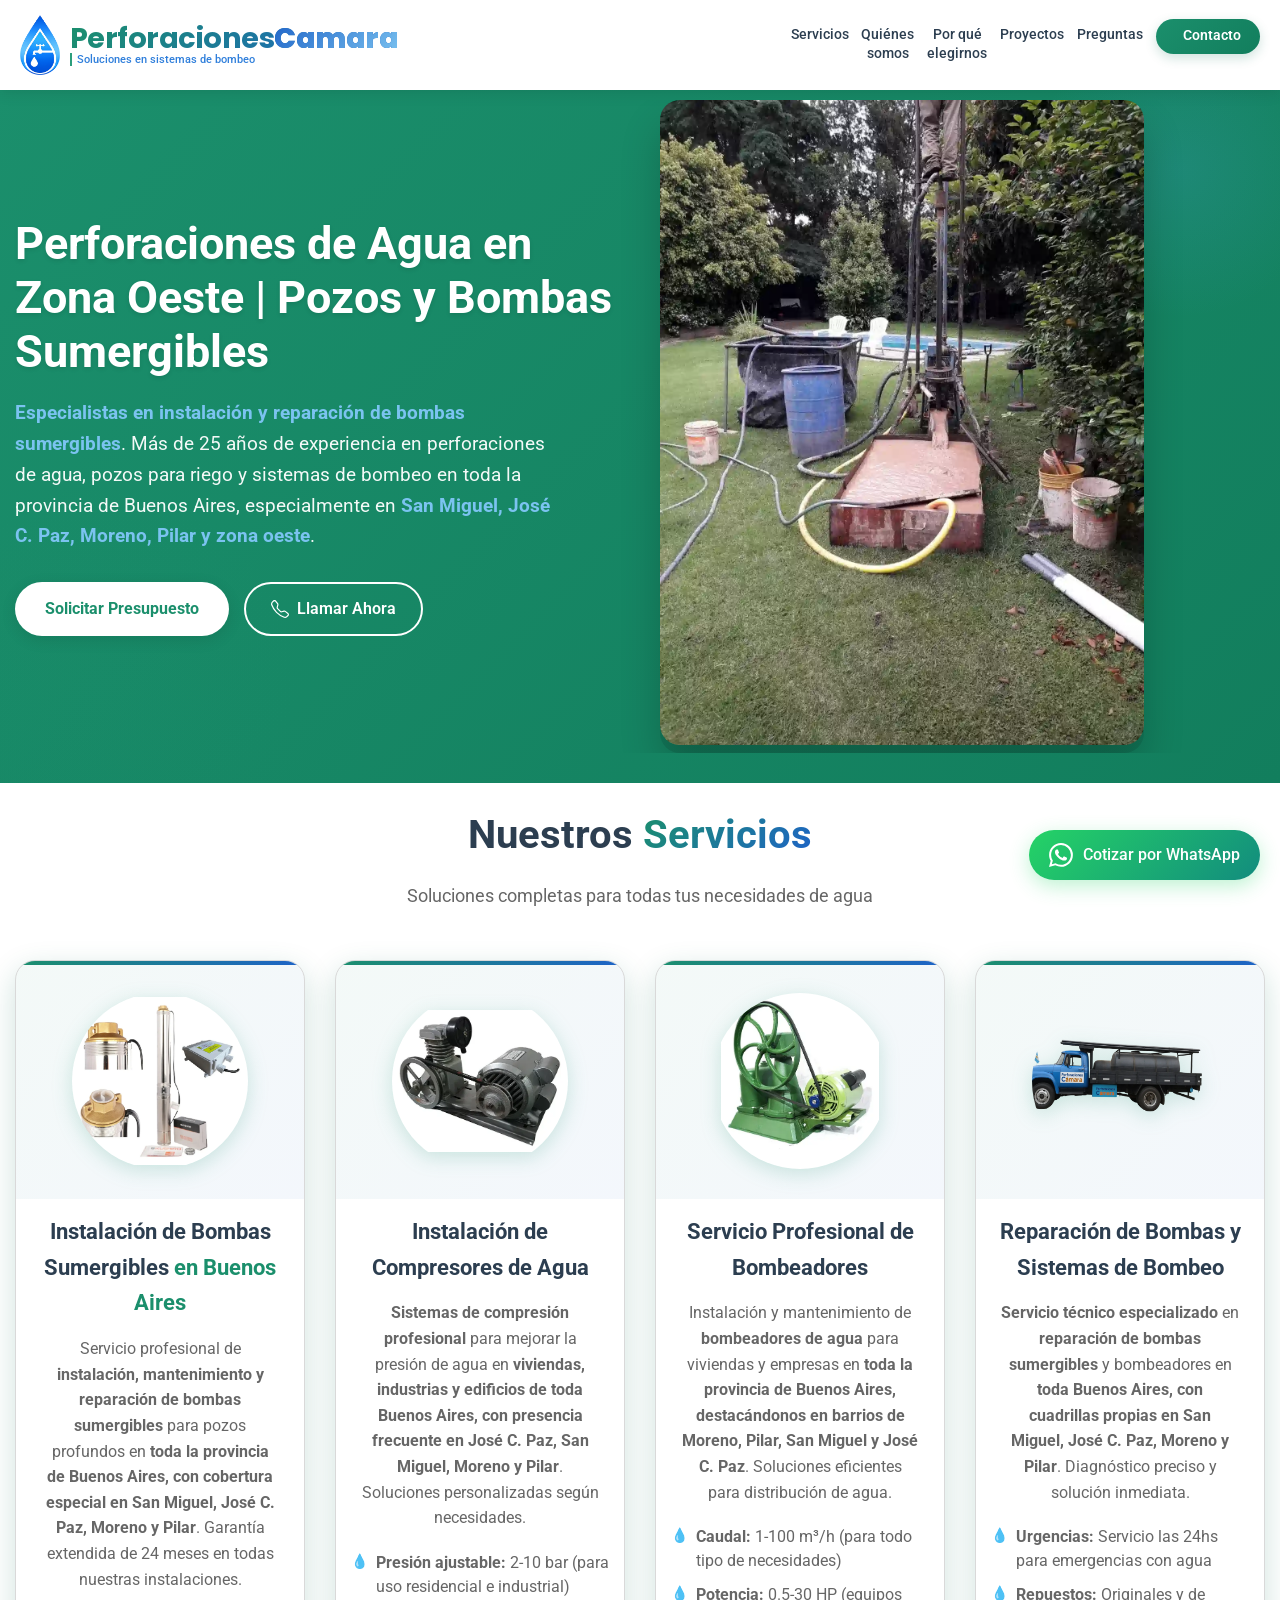
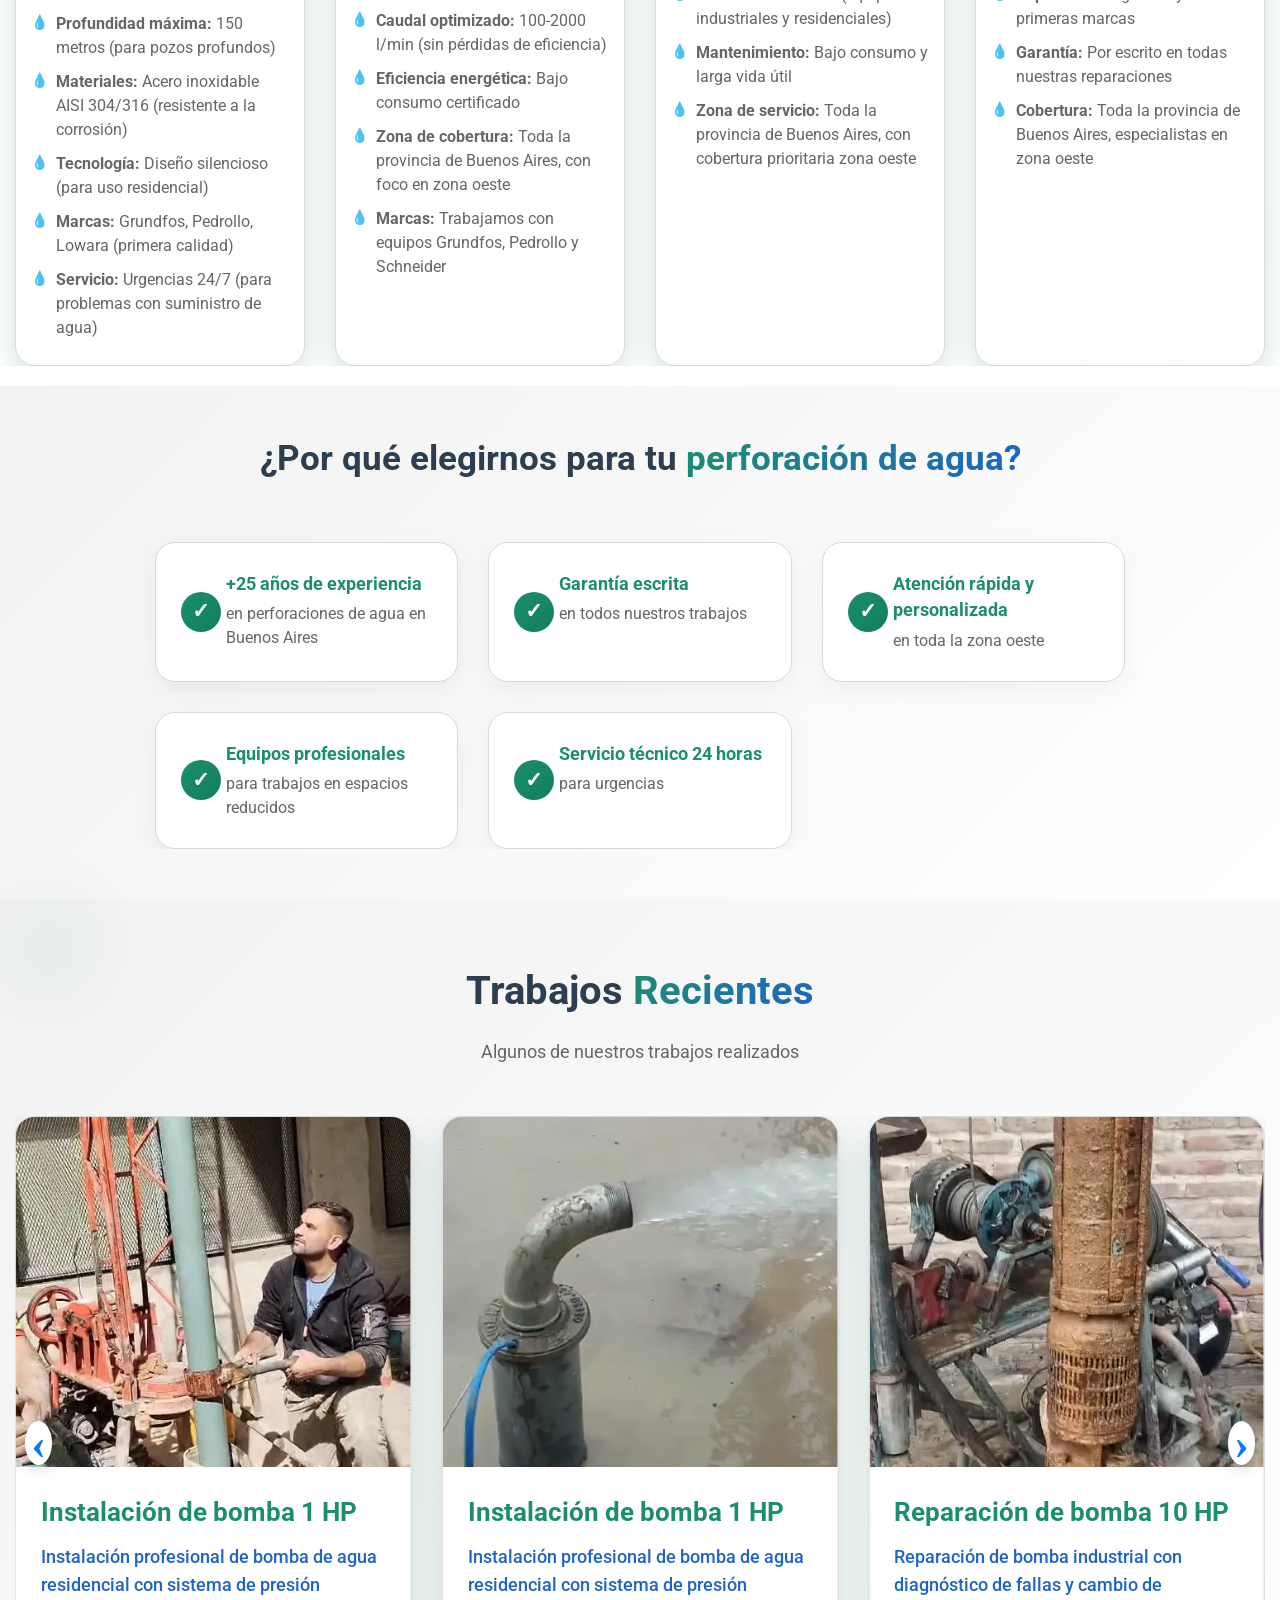
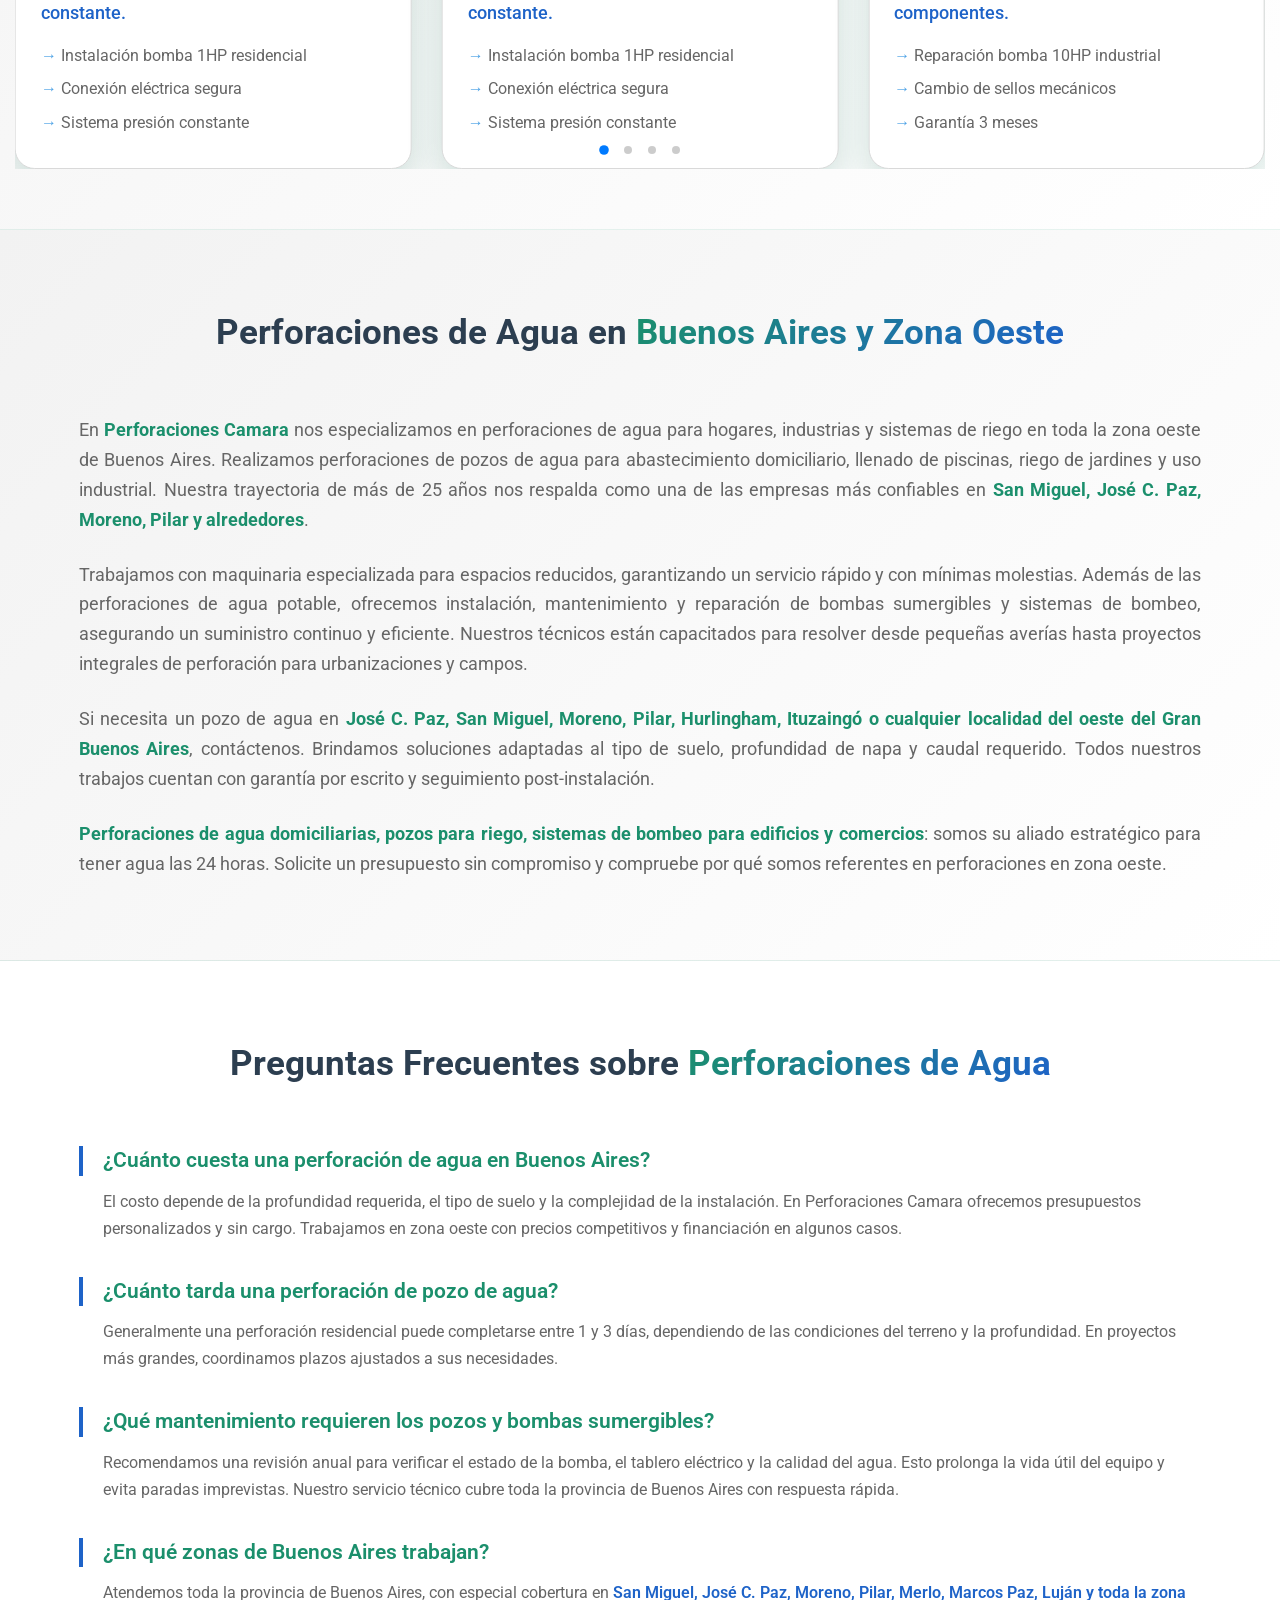
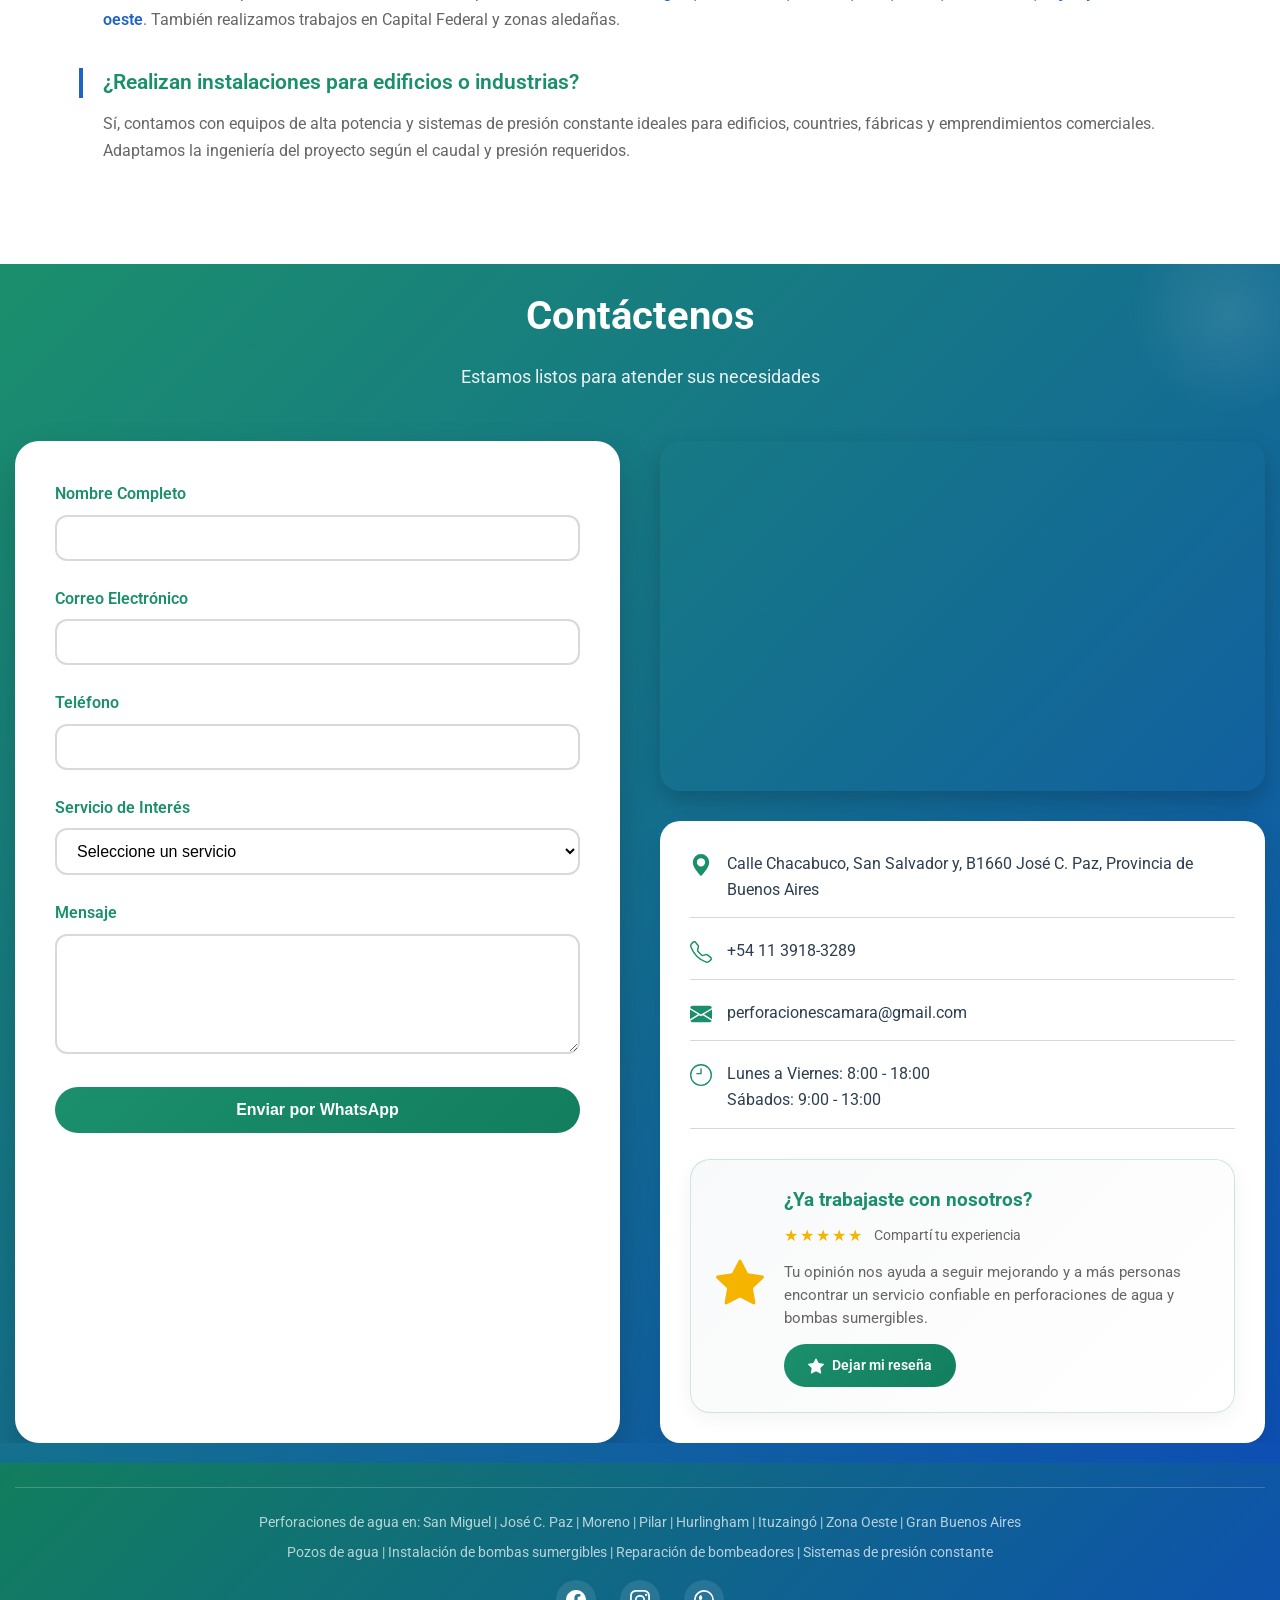
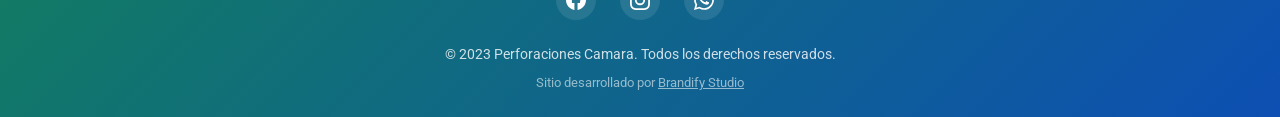
==== commit 5821518a: "update" ====
--- a/index.html
+++ b/index.html
@@ -5,7 +5,7 @@
   <!-- TITLE MEJORADO: prioriza "perforaciones de agua" y zona geográfica clave -->
   <title>Perforaciones de Agua en Buenos Aires | Pozos, Bombas Sumergibles y Mantenimiento</title>
   
-  <meta name="viewport" content="width=device-width, initial-scale=1.0, maximum-scale=1.0, user-scalable=no">
+  <meta name="viewport" content="width=device-width, initial-scale=1.0">
   <meta name="description" content="Perforaciones Camara: Especialistas en perforación de pozos e instalación de bombas sumergibles en Buenos Aires y zona oeste (San Miguel, José C. Paz, Moreno, Pilar). Servicio técnico 24/7 con 25 años de experiencia. Cotización inmediata y garantía extendida.">
   <!-- keywords eliminadas (Google ya no las usa), mantenemos por compatibilidad pero sin peso SEO -->
   <meta name="geo.region" content="AR-B" />
@@ -26,7 +26,7 @@
   <link rel="preconnect" href="https://fonts.gstatic.com" crossorigin>
   <link rel="preconnect" href="https://cdn.jsdelivr.net">
   <link rel="preconnect" href="https://unpkg.com">
-  <link rel="canonical" href="https://www.perforacionescamara.com.ar" />
+  <link rel="canonical" href="https://perforacionescamara.com.ar/" />
   <link href="https://fonts.googleapis.com/css2?family=Poppins:wght@400;500;600;700&family=Roboto:wght@400;500&display=swap" rel="stylesheet">
 
   <script type="application/ld+json">
@@ -36,7 +36,7 @@
       {
         "@type": "LocalBusiness",
         "name": "Perforaciones Camara",
-        "image": "https://www.perforacionescamara.com.ar/img/logo.webp",
+        "image": "https://perforacionescamara.com.ar/img/logo.webp",
         "telephone": "+541161022419",
         "email": "perforacionescamara@gmail.com",
         "address": {
@@ -147,7 +147,9 @@
     <div class="container">
       <a href="https://www.perforacionescamara.com.ar" class="logo">
         <div class="logo-image">
-          <img src="img/logo.webp" alt="Perforaciones Camara especialistas en perforaciones de agua y bombas sumergibles en Buenos Aires">
+          <img src="img/logo.webp" 
+               alt="Perforaciones Camara especialistas en perforaciones de agua y bombas sumergibles en Buenos Aires"
+               width="200">
         </div>
         <div class="logo-info">
           <div class="logo-text">Perforaciones<span>Camara</span></div>
@@ -157,12 +159,26 @@
       
       <nav class="navbar" aria-label="Navegación principal">
         <ul class="nav-links">
-          <li class="nav-item"><a href="#servicios" class="nav-link">Servicios</a></li>
-          <li class="nav-item"><a href="#proceso" class="nav-link">Proceso</a></li>
-          <li class="nav-item"><a href="#proyectos" class="nav-link">Proyectos</a></li>
-          <li class="nav-item"><a href="#contacto" class="btn-nav">
-            <i class="fas fa-phone-alt"></i> Contacto
-          </a></li>
+          <li class="nav-item">
+            <a href="#servicios" class="nav-link">Servicios</a>
+          </li>
+          <li class="nav-item">
+            <a href="#quienes-somos" class="nav-link">Quiénes<br>somos</a>
+          </li>
+          <li class="nav-item">
+            <a href="#porque-elegirnos" class="nav-link">Por qué<br>elegirnos</a>
+          </li>
+          <li class="nav-item">
+            <a href="#proyectos" class="nav-link">Proyectos</a>
+          </li>
+          <li class="nav-item">
+            <a href="#preguntas-frecuentes" class="nav-link">Preguntas</a>
+          </li>
+          <li class="nav-item">
+            <a href="#contacto" class="btn-nav nav-link">
+              <i class="fas fa-phone-alt"></i> Contacto
+            </a>
+          </li>
         </ul>
       </nav>
       
@@ -173,6 +189,9 @@
       </div>
     </div>
   </header>
+
+  <!-- Overlay para cerrar menú móvil -->
+  <div class="navbar-overlay"></div>
 
   <nav class="breadcrumbs" aria-label="Ruta de navegación">
     <ol itemscope itemtype="https://schema.org/BreadcrumbList">
@@ -189,395 +208,415 @@
     </ol>
   </nav>
   
-  <!-- Hero Section -->
-  <section class="hero">
-    <div class="container">
-      <div class="hero-content">
-        <!-- H1 mejorado con enfoque geográfico: zona oeste + servicios clave -->
-        <h1>Perforaciones de Agua en Zona Oeste | Pozos y Bombas Sumergibles</h1>
-        <p><strong>Especialistas en instalación y reparación de bombas sumergibles</strong>. Más de 25 años de experiencia en perforaciones de agua, pozos para riego y sistemas de bombeo en toda la provincia de Buenos Aires, especialmente en <strong>San Miguel, José C. Paz, Moreno, Pilar y zona oeste</strong>.</p>
-        <div class="hero-buttons">
-          <a href="#contacto" class="btn-primary">Solicitar Presupuesto</a>
-          <a href="tel:+541139183289" class="btn-secondary">
-            <svg xmlns="http://www.w3.org/2000/svg" width="16" height="16" fill="currentColor" viewBox="0 0 16 16">
-              <path d="M3.654 1.328a.678.678 0 0 0-1.015-.063L1.605 2.3c-.483.484-.661 1.169-.45 1.77a17.6 17.6 0 0 0 4.168 6.608 17.6 17.6 0 0 0 6.608 4.168c.601.211 1.286.033 1.77-.45l1.034-1.034a.678.678 0 0 0-.063-1.015l-2.307-1.794a.678.678 0 0 0-.58-.122l-2.19.547a1.75 1.75 0 0 1-1.657-.459L5.482 8.062a1.75 1.75 0 0 1-.46-1.657l.548-2.19a.678.678 0 0 0-.122-.58L3.654 1.328zM1.884.511a1.745 1.745 0 0 1 2.612.163L6.29 2.98c.329.423.445.974.315 1.494l-.547 2.19a.68.68 0 0 0 .178.643l2.457 2.457a.68.68 0 0 0 .644.178l2.189-.547a1.75 1.75 0 0 1 1.494.315l2.306 1.794c.829.645.905 1.87.163 2.611l-1.034 1.034c-.74.74-1.846 1.065-2.877.702a18.6 18.6 0 0 1-7.01-4.42 18.6 18.6 0 0 1-4.42-7.009c-.362-1.03-.037-2.137.703-2.877L1.885.511z"/>
-            </svg>
-            Llamar Ahora
-          </a>
-        </div>
-      </div>
-      <div class="hero-image">
-        <!-- ALT mejorado con geo-referencia -->
-        <img src="img/perforaciones-de-agua-buenos-aires-zona-oeste.webp" alt="Instalación profesional de bomba sumergible en San Miguel y zona oeste">
-      </div>
-    </div>
-  </section>
-
-  <!-- Servicios -->
-  <section id="servicios" class="services">
-    <div class="container">
-      <div class="section-header">
-        <h2>Nuestros <span>Servicios</span></h2>
-        <p>Soluciones completas para todas tus necesidades de agua</p>
-      </div>
-      <div class="services-grid">
-        <div class="service-card" itemscope itemtype="http://schema.org/Service">
-          <div class="service-icon">
-            <img src="img/instalacion-bomba-sumergible-san-miguel-jose-c-paz.webp" 
-                alt="instalación y reparación de bombas sumergibles en San Miguel José C Paz y zona oeste" 
-                loading="lazy"
-                width="100"
-                height="100"
-                itemprop="image">
-          </div>
-          
-          <h3 itemprop="name">Instalación de Bombas Sumergibles <strong>en Buenos Aires</strong></h3>
-          
-          <div itemprop="description">
-            <p>Servicio profesional de <strong>instalación, mantenimiento y reparación de bombas sumergibles</strong> para pozos profundos en <strong>toda la provincia de Buenos Aires, con cobertura especial en San Miguel, José C. Paz, Moreno y Pilar</strong>. Garantía extendida de 24 meses en todas nuestras instalaciones.</p>
-          </div>
-          
-          <button class="features-toggle">▼ Ver características</button>
-          
-          <ul class="service-features">
-            <li itemprop="feature" itemscope itemtype="http://schema.org/PropertyValue">
-              <strong><span itemprop="name">Profundidad máxima:</span></strong> 
-              <span itemprop="value">150 metros</span> (para pozos profundos)
-            </li>
-            <li itemprop="feature" itemscope itemtype="http://schema.org/PropertyValue">
-              <strong><span itemprop="name">Materiales:</span></strong> 
-              <span itemprop="value">Acero inoxidable AISI 304/316</span> (resistente a la corrosión)
-            </li>
-            <li itemprop="feature" itemscope itemtype="http://schema.org/PropertyValue">
-              <strong><span itemprop="name">Tecnología:</span></strong> 
-              <span itemprop="value">Diseño silencioso</span> (para uso residencial)
-            </li>
-            <li itemprop="feature" itemscope itemtype="http://schema.org/PropertyValue">
-              <strong><span itemprop="name">Marcas:</span></strong>
-              <span itemprop="value">Grundfos, Pedrollo, Lowara</span> (primera calidad)
-            </li>
-            <li itemprop="feature" itemscope itemtype="http://schema.org/PropertyValue">
-              <strong><span itemprop="name">Servicio:</span></strong>
-              <span itemprop="value">Urgencias 24/7</span> (para problemas con suministro de agua)
-            </li>
-          </ul>
-        </div>
-        
-        <div class="service-card" itemscope itemtype="http://schema.org/Service">
-          <div class="service-icon">
-            <img src="img/compresor-agua-presion-constante-zona-oeste.webp" 
-                alt="instalación de compresores de agua para presión constante en zona oeste Gran Buenos Aires" 
-                loading="lazy"
-                width="100"
-                height="100">
-          </div>
-          <h3>Instalación de Compresores de Agua</h3>
-          <p><strong>Sistemas de compresión profesional</strong> para mejorar la presión de agua en <strong>viviendas, industrias y edificios de toda Buenos Aires, con presencia frecuente en José C. Paz, San Miguel, Moreno y Pilar</strong>. Soluciones personalizadas según necesidades.</p>
-          
-          <button class="features-toggle">▼ Ver características</button>
-          
-          <ul class="service-features">
-            <li><strong>Presión ajustable:</strong> 2-10 bar (para uso residencial e industrial)</li>
-            <li><strong>Caudal optimizado:</strong> 100-2000 l/min (sin pérdidas de eficiencia)</li>
-            <li><strong>Eficiencia energética:</strong> Bajo consumo certificado</li>
-            <li><strong>Zona de cobertura:</strong> Toda la provincia de Buenos Aires, con foco en zona oeste</li>
-            <li><strong>Marcas:</strong> Trabajamos con equipos Grundfos, Pedrollo y Schneider</li>
-          </ul>
-        </div>
-
-        <div class="service-card" itemscope itemtype="http://schema.org/Service">
-          <div class="service-icon">
-            <img src="img/reparacion-bombeadores-moreno-pilar.webp" 
-                alt="servicio técnico de bombeadores en Moreno Pilar y toda la zona oeste" 
-                loading="lazy"
-                width="100"
-                height="100">
-          </div>
-          <h3>Servicio Profesional de Bombeadores</h3>
-          <p>Instalación y mantenimiento de <strong>bombeadores de agua</strong> para viviendas y empresas en <strong>toda la provincia de Buenos Aires, destacándonos en barrios de Moreno, Pilar, San Miguel y José C. Paz</strong>. Soluciones eficientes para distribución de agua.</p>
-          
-          <button class="features-toggle">▼ Ver características</button>
-          
-          <ul class="service-features">
-            <li><strong>Caudal:</strong> 1-100 m³/h (para todo tipo de necesidades)</li>
-            <li><strong>Potencia:</strong> 0.5-30 HP (equipos industriales y residenciales)</li>
-            <li><strong>Mantenimiento:</strong> Bajo consumo y larga vida útil</li>
-            <li><strong>Zona de servicio:</strong> Toda la provincia de Buenos Aires, con cobertura prioritaria zona oeste</li>
-          </ul>
-        </div>
-        
-        <div class="service-card" itemscope itemtype="http://schema.org/Service">
-          <div class="service-icon">
-            <img src="img/servicio-tecnico-bombas-24hs-buenos-aires.webp" 
-                alt="reparación urgente de bombas sumergibles y sistemas de bombeo 24 horas Buenos Aires" 
-                loading="lazy"
-                width="100"
-                height="100">
-          </div>
-          <h3>Reparación de Bombas y Sistemas de Bombeo</h3>
-          <p><strong>Servicio técnico especializado</strong> en <strong>reparación de bombas sumergibles</strong> y bombeadores en <strong>toda Buenos Aires, con cuadrillas propias en San Miguel, José C. Paz, Moreno y Pilar</strong>. Diagnóstico preciso y solución inmediata.</p>
-          
-          <button class="features-toggle">▼ Ver características</button>
-          
-          <ul class="service-features">
-            <li><strong>Urgencias:</strong> Servicio las 24hs para emergencias con agua</li>
-            <li><strong>Repuestos:</strong> Originales y de primeras marcas</li>
-            <li><strong>Garantía:</strong> Por escrito en todas nuestras reparaciones</li>
-            <li><strong>Cobertura:</strong> Toda la provincia de Buenos Aires, especialistas en zona oeste</li>
-          </ul>
-        </div>
-      </div>
-    </div>
-  </section>
-
-  <!-- ¿Por qué elegirnos? -->
-  <section class="trust-section">
-    <div class="container">
-      <h2>¿Por qué elegirnos para tu <span>perforación de agua?</span></h2>
-      <ul class="trust-list">
-        <li><strong>+25 años de experiencia</strong> en perforaciones de agua en Buenos Aires</li>
-        <li><strong>Garantía escrita</strong> en todos nuestros trabajos</li>
-        <li><strong>Atención rápida y personalizada</strong> en toda la zona oeste</li>
-        <li><strong>Equipos profesionales</strong> para trabajos en espacios reducidos</li>
-        <li><strong>Servicio técnico 24 horas</strong> para urgencias</li>
-      </ul>
-    </div>
-  </section>
-  
-  <!-- Proyectos -->
-  <section id="proyectos" class="projects">
-    <div class="container">
-      <div class="section-header">
-        <h2>Trabajos <span>Recientes</span></h2>
-        <p>Algunos de nuestros trabajos realizados</p>
-      </div>
-      
-      <div class="swiper projects-swiper">
-        <div class="swiper-wrapper">
-          <div class="swiper-slide project-slide">
-            <img src="img/instalacion-bomba-1hp-residencial-san-miguel.webp" alt="instalación de bomba sumergible 1HP para uso residencial en San Miguel zona oeste">
-            <div class="project-info">
-              <h3>Instalación de bomba 1 HP</h3>
-              <p>Instalación profesional de bomba de agua residencial con sistema de presión constante.</p>
-              <ul>
-                <li>Instalación bomba 1HP residencial</li>
-                <li>Conexión eléctrica segura</li>
-                <li>Sistema presión constante</li>
-              </ul>              
-            </div>
-          </div>
-          
-          <div class="swiper-slide project-slide">
-            <img src="img/reparacion-bomba-10hp-industrial-jose-c-paz.webp" alt="reparación de bomba industrial 10HP con cambio de sellos mecánicos en José C Paz">
-            <div class="project-info">
-              <h3>Reparación de bomba 10 HP</h3>
-              <p>Reparación de bomba industrial con diagnóstico de fallas y cambio de componentes.</p>
-              <ul>
-                <li>Reparación bomba 10HP industrial</li>
-                <li>Cambio de sellos mecánicos</li>
-                <li>Garantía 3 meses</li>
-              </ul>
-            </div>
-          </div>
-          
-          <div class="swiper-slide project-slide">
-            <img src="img/instalacion-bomba-3hp-comercial-moreno.webp" alt="instalación de bomba sumergible 3HP para sistema hidroneumático en Moreno Buenos Aires">
-            <div class="project-info">
-              <h3>Instalación de bomba 3 HP</h3>
-              <p>Sistema de bombeo para procesos manufactureros.</p>
-              <ul>
-                <li>Instalación bomba 3HP comercial</li>
-                <li>Configuración hidroneumática</li>
-                <li>Pruebas de presión y garantía de funcionamiento sin interrupciones</li>
-              </ul>
-            </div>
-          </div>
-
-          <div class="swiper-slide project-slide">
-            <img src="img/instalacion-bomba-sumergible-pilar-zona-norte.webp" alt="instalación de bomba sumergible 1HP con sistema de presión constante en Pilar zona norte">
-            <div class="project-info">
-              <h3>Instalación de bomba 1 HP</h3>
-              <p>Instalación profesional de bomba de agua residencial con sistema de presión constante.</p>
-              <ul>
-                <li>Instalación bomba 1HP residencial</li>
-                <li>Conexión eléctrica segura</li>
-                <li>Sistema presión constante</li>
-              </ul>              
-            </div>
-          </div>
-        </div>
-        <div class="swiper-pagination"></div>
-        <div class="swiper-button-prev"></div>
-        <div class="swiper-button-next"></div>
-      </div>
-    </div>
-  </section>
-
-  <!-- SECCIÓN SEO NUEVA: Texto extenso con ciudades clave y variantes semánticas -->
-  <section class="seo-content">
-    <div class="container">
-      <h2>Perforaciones de Agua en <span>Buenos Aires y Zona Oeste</span></h2>
-      <p>
-        En <strong>Perforaciones Camara</strong> nos especializamos en perforaciones de agua para hogares, industrias y sistemas de riego en toda la zona oeste de Buenos Aires. 
-        Realizamos perforaciones de pozos de agua para abastecimiento domiciliario, llenado de piscinas, riego de jardines y uso industrial. 
-        Nuestra trayectoria de más de 25 años nos respalda como una de las empresas más confiables en <strong>San Miguel, José C. Paz, Moreno, Pilar y alrededores</strong>.
-      </p>
-      <p>
-        Trabajamos con maquinaria especializada para espacios reducidos, garantizando un servicio rápido y con mínimas molestias. Además de las perforaciones de agua potable, ofrecemos instalación, mantenimiento y reparación de bombas sumergibles y sistemas de bombeo, asegurando un suministro continuo y eficiente. Nuestros técnicos están capacitados para resolver desde pequeñas averías hasta proyectos integrales de perforación para urbanizaciones y campos.
-      </p>
-      <p>
-        Si necesita un pozo de agua en <strong>José C. Paz, San Miguel, Moreno, Pilar, Hurlingham, Ituzaingó o cualquier localidad del oeste del Gran Buenos Aires</strong>, contáctenos. Brindamos soluciones adaptadas al tipo de suelo, profundidad de napa y caudal requerido. Todos nuestros trabajos cuentan con garantía por escrito y seguimiento post-instalación.
-      </p>
-      <p>
-        <strong>Perforaciones de agua domiciliarias, pozos para riego, sistemas de bombeo para edificios y comercios</strong>: somos su aliado estratégico para tener agua las 24 horas. Solicite un presupuesto sin compromiso y compruebe por qué somos referentes en perforaciones en zona oeste.
-      </p>
-    </div>
-  </section>
-
-  <!-- SECCIÓN FAQ (Preguntas Frecuentes) ORO SEO -->
-  <section class="faq-section">
-    <div class="container">
-      <h2>Preguntas Frecuentes sobre <span>Perforaciones de Agua</span></h2>
-      
-      <h3>¿Cuánto cuesta una perforación de agua en Buenos Aires?</h3>
-      <p>El costo depende de la profundidad requerida, el tipo de suelo y la complejidad de la instalación. En Perforaciones Camara ofrecemos presupuestos personalizados y sin cargo. Trabajamos en zona oeste con precios competitivos y financiación en algunos casos.</p>
-      
-      <h3>¿Cuánto tarda una perforación de pozo de agua?</h3>
-      <p>Generalmente una perforación residencial puede completarse entre 1 y 3 días, dependiendo de las condiciones del terreno y la profundidad. En proyectos más grandes, coordinamos plazos ajustados a sus necesidades.</p>
-      
-      <h3>¿Qué mantenimiento requieren los pozos y bombas sumergibles?</h3>
-      <p>Recomendamos una revisión anual para verificar el estado de la bomba, el tablero eléctrico y la calidad del agua. Esto prolonga la vida útil del equipo y evita paradas imprevistas. Nuestro servicio técnico cubre toda la provincia de Buenos Aires con respuesta rápida.</p>
-      
-      <h3>¿En qué zonas de Buenos Aires trabajan?</h3>
-      <p>Atendemos toda la provincia de Buenos Aires, con especial cobertura en <strong>San Miguel, José C. Paz, Moreno, Pilar, Merlo, Marcos Paz, Luján y toda la zona oeste</strong>. También realizamos trabajos en Capital Federal y zonas aledañas.</p>
-      
-      <h3>¿Realizan instalaciones para edificios o industrias?</h3>
-      <p>Sí, contamos con equipos de alta potencia y sistemas de presión constante ideales para edificios, countries, fábricas y emprendimientos comerciales. Adaptamos la ingeniería del proyecto según el caudal y presión requeridos.</p>
-    </div>
-  </section>
-
-  <!-- Contacto -->
-  <section id="contacto" class="contact">
-    <div class="container">
-      <div class="section-header">
-        <h2>Contáctenos</h2>
-        <p>Estamos listos para atender sus necesidades</p>
-      </div>
-      
-      <div class="contact-grid">
-        <div class="contact-form">
-          <form id="contactForm">
-            <div class="form-group">
-              <label for="name">Nombre Completo</label>
-              <input type="text" id="name" required>
-            </div>
-            
-            <div class="form-group">
-              <label for="email">Correo Electrónico</label>
-              <input type="email" id="email" required>
-            </div>
-            
-            <div class="form-group">
-              <label for="phone">Teléfono</label>
-              <input type="tel" id="phone" required>
-            </div>
-            
-            <div class="form-group">
-              <label for="service">Servicio de Interés</label>
-              <select id="service" required>
-                <option value="">Seleccione un servicio</option>
-                <option value="bomba">Bomba Sumergible</option>
-                <option value="compresor">Compresor</option>
-                <option value="bombeador">Bombeador</option>
-                <option value="reparacion">Reparación</option>
-                <option value="otro">Otro</option>
-              </select>
-            </div>
-            
-            <div class="form-group">
-              <label for="message">Mensaje</label>
-              <textarea id="message" rows="4" required></textarea>
-            </div>
-            
-            <button type="submit" class="btn-submit">Enviar por WhatsApp</button>
-          </form>
-        </div>
-        
-        <div class="contact-map">
-          <div class="map-container">
-            <!-- Código de mapa CORREGIDO (se eliminó el iframe roto anterior) -->
-            <iframe src="https://www.google.com/maps/embed?pb=!1m18!1m12!1m3!1d3288.3105803916956!2d-58.78960759999999!3d-34.4950097!2m3!1f0!2f0!3f0!3m2!1i1024!2i768!4f13.1!3m3!1m2!1s0x95bc997631d811b5%3A0x26855a58a3bdd645!2sPerforaciones%20camara!5e0!3m2!1ses!2sar!4v1747162366873!5m2!1ses!2sar" width="100%" height="100%" style="border:0;" allowfullscreen="" loading="lazy" referrerpolicy="no-referrer-when-downgrade"></iframe>
-          </div>
-          
-          <div class="contact-info">
-            <div class="info-item">
-              <svg xmlns="http://www.w3.org/2000/svg" width="24" height="24" fill="currentColor" viewBox="0 0 16 16">
-                <path d="M8 16s6-5.686 6-10A6 6 0 0 0 2 6c0 4.314 6 10 6 10zm0-7a3 3 0 1 1 0-6 3 3 0 0 1 0 6z"/>
-              </svg>
-              <p>
-                <a href="https://maps.app.goo.gl/XM9p6diacPf7K8zP7" 
-                  target="_blank" 
-                  rel="noopener noreferrer"
-                  class="contact-link">
-                  Calle Chacabuco, San Salvador y, B1660 José C. Paz, Provincia de Buenos Aires
-                </a>
-              </p>
-            </div>
-            
-            <div class="info-item">
-              <svg xmlns="http://www.w3.org/2000/svg" width="24" height="24" fill="currentColor" viewBox="0 0 16 16">
+  <main>
+    <!-- Hero Section -->
+    <section class="hero">
+      <div class="container">
+        <div class="hero-content">
+          <!-- H1 mejorado con enfoque geográfico: zona oeste + servicios clave -->
+          <h1>Perforaciones de Agua en Zona Oeste | Pozos y Bombas Sumergibles</h1>
+          <p><strong>Especialistas en instalación y reparación de bombas sumergibles</strong>. Más de 25 años de experiencia en perforaciones de agua, pozos para riego y sistemas de bombeo en toda la provincia de Buenos Aires, especialmente en <strong>San Miguel, José C. Paz, Moreno, Pilar y zona oeste</strong>.</p>
+          <div class="hero-buttons">
+            <a href="#contacto" class="btn-primary">Solicitar Presupuesto</a>
+            <a href="tel:+541139183289" class="btn-secondary">
+              <svg xmlns="http://www.w3.org/2000/svg" width="16" height="16" fill="currentColor" viewBox="0 0 16 16">
                 <path d="M3.654 1.328a.678.678 0 0 0-1.015-.063L1.605 2.3c-.483.484-.661 1.169-.45 1.77a17.6 17.6 0 0 0 4.168 6.608 17.6 17.6 0 0 0 6.608 4.168c.601.211 1.286.033 1.77-.45l1.034-1.034a.678.678 0 0 0-.063-1.015l-2.307-1.794a.678.678 0 0 0-.58-.122l-2.19.547a1.75 1.75 0 0 1-1.657-.459L5.482 8.062a1.75 1.75 0 0 1-.46-1.657l.548-2.19a.678.678 0 0 0-.122-.58L3.654 1.328zM1.884.511a1.745 1.745 0 0 1 2.612.163L6.29 2.98c.329.423.445.974.315 1.494l-.547 2.19a.68.68 0 0 0 .178.643l2.457 2.457a.68.68 0 0 0 .644.178l2.189-.547a1.75 1.75 0 0 1 1.494.315l2.306 1.794c.829.645.905 1.87.163 2.611l-1.034 1.034c-.74.74-1.846 1.065-2.877.702a18.6 18.6 0 0 1-7.01-4.42 18.6 18.6 0 0 1-4.42-7.009c-.362-1.03-.037-2.137.703-2.877L1.885.511z"/>
               </svg>
-              <p><a href="tel:+541139183289" class="contact-link">+54 11 3918-3289</a></p>
-            </div>
-            
-            <div class="info-item">
-              <svg xmlns="http://www.w3.org/2000/svg" width="24" height="24" fill="currentColor" viewBox="0 0 16 16">
-                <path d="M.05 3.555A2 2 0 0 1 2 2h12a2 2 0 0 1 1.95 1.555L8 8.414.05 3.555ZM0 4.697v7.104l5.803-3.558L0 4.697ZM6.761 8.83l-6.57 4.027A2 2 0 0 0 2 14h12a2 2 0 0 0 1.808-1.144l-6.57-4.027L8 9.586l-1.239-.757Zm3.436-.586L16 11.801V4.697l-5.803 3.546Z"/>
-              </svg>
-              <p><a href="mailto:perforacionescamara@gmail.com" class="contact-link">perforacionescamara@gmail.com</a></p>
-            </div>
-            
-            <div class="info-item">
-              <svg xmlns="http://www.w3.org/2000/svg" width="24" height="24" fill="currentColor" viewBox="0 0 16 16">
-                <path d="M8 1a7 7 0 1 0 0 14A7 7 0 0 0 8 1zm0-1a8 8 0 1 1 0 16A8 8 0 0 1 8 0z"/>
-                <path d="M8 3a.5.5 0 0 1 .5.5v3.5a.5.5 0 0 1-.5.5H5a.5.5 0 0 1 0-1h2.5V3.5A.5.5 0 0 1 8 3z"/>
-              </svg>
-              <p>Lunes a Viernes: 8:00 - 18:00<br>Sábados: 9:00 - 13:00</p>
-            </div>
-
-            <div class="reviews-cta">
-              <div class="reviews-icon">
-                <svg xmlns="http://www.w3.org/2000/svg" width="32" height="32" fill="currentColor" viewBox="0 0 16 16">
-                  <path d="M3.612 15.443c-.386.198-.824-.149-.746-.592l.83-4.73L.173 6.765c-.329-.314-.158-.888.283-.95l4.898-.696L7.538.792c.197-.39.73-.39.927 0l2.184 4.327 4.898.696c.441.062.612.636.282.95l-3.522 3.356.83 4.73c.078.443-.36.79-.746.592L8 13.187l-4.389 2.256z"/>
+              Llamar Ahora
+            </a>
+          </div>
+        </div>
+        <div class="hero-image">
+          <!-- ALT mejorado con geo-referencia -->
+          <img src="img/perforaciones-de-agua-buenos-aires-zona-oeste.webp"
+               alt="Instalación profesional de bomba sumergible en San Miguel y zona oeste"
+               width="800"
+               fetchpriority="high">
+        </div>
+      </div>
+    </section>
+
+    <!-- Servicios -->
+    <section id="servicios" class="services">
+      <div class="container">
+        <div class="section-header">
+          <h2>Nuestros <span>Servicios</span></h2>
+          <p>Soluciones completas para todas tus necesidades de agua</p>
+        </div>
+        <div class="services-grid">
+          <div class="service-card" itemscope itemtype="http://schema.org/Service">
+            <div class="service-icon">
+              <img src="img/instalacion-bomba-sumergible-san-miguel-jose-c-paz.webp" 
+                  alt="instalación y reparación de bombas sumergibles en San Miguel José C Paz y zona oeste" 
+                  loading="lazy"
+                  width="100"
+                  height="100"
+                  itemprop="image">
+            </div>
+            
+            <h3 itemprop="name">Instalación de Bombas Sumergibles <strong>en Buenos Aires</strong></h3>
+            
+            <div itemprop="description">
+              <p>Servicio profesional de <strong>instalación, mantenimiento y reparación de bombas sumergibles</strong> para pozos profundos en <strong>toda la provincia de Buenos Aires, con cobertura especial en San Miguel, José C. Paz, Moreno y Pilar</strong>. Garantía extendida de 24 meses en todas nuestras instalaciones.</p>
+            </div>
+            
+            <button class="features-toggle">▼ Ver características</button>
+            
+            <ul class="service-features">
+              <li itemprop="feature" itemscope itemtype="http://schema.org/PropertyValue">
+                <strong><span itemprop="name">Profundidad máxima:</span></strong> 
+                <span itemprop="value">150 metros</span> (para pozos profundos)
+              </li>
+              <li itemprop="feature" itemscope itemtype="http://schema.org/PropertyValue">
+                <strong><span itemprop="name">Materiales:</span></strong> 
+                <span itemprop="value">Acero inoxidable AISI 304/316</span> (resistente a la corrosión)
+              </li>
+              <li itemprop="feature" itemscope itemtype="http://schema.org/PropertyValue">
+                <strong><span itemprop="name">Tecnología:</span></strong> 
+                <span itemprop="value">Diseño silencioso</span> (para uso residencial)
+              </li>
+              <li itemprop="feature" itemscope itemtype="http://schema.org/PropertyValue">
+                <strong><span itemprop="name">Marcas:</span></strong>
+                <span itemprop="value">Grundfos, Pedrollo, Lowara</span> (primera calidad)
+              </li>
+              <li itemprop="feature" itemscope itemtype="http://schema.org/PropertyValue">
+                <strong><span itemprop="name">Servicio:</span></strong>
+                <span itemprop="value">Urgencias 24/7</span> (para problemas con suministro de agua)
+              </li>
+            </ul>
+          </div>
+          
+          <div class="service-card" itemscope itemtype="http://schema.org/Service">
+            <div class="service-icon">
+              <img src="img/compresor-agua-presion-constante-zona-oeste.webp" 
+                  alt="instalación de compresores de agua para presión constante en zona oeste Gran Buenos Aires" 
+                  loading="lazy"
+                  width="100"
+                  height="100">
+            </div>
+            <h3>Instalación de Compresores de Agua</h3>
+            <p><strong>Sistemas de compresión profesional</strong> para mejorar la presión de agua en <strong>viviendas, industrias y edificios de toda Buenos Aires, con presencia frecuente en José C. Paz, San Miguel, Moreno y Pilar</strong>. Soluciones personalizadas según necesidades.</p>
+            
+            <button class="features-toggle">▼ Ver características</button>
+            
+            <ul class="service-features">
+              <li><strong>Presión ajustable:</strong> 2-10 bar (para uso residencial e industrial)</li>
+              <li><strong>Caudal optimizado:</strong> 100-2000 l/min (sin pérdidas de eficiencia)</li>
+              <li><strong>Eficiencia energética:</strong> Bajo consumo certificado</li>
+              <li><strong>Zona de cobertura:</strong> Toda la provincia de Buenos Aires, con foco en zona oeste</li>
+              <li><strong>Marcas:</strong> Trabajamos con equipos Grundfos, Pedrollo y Schneider</li>
+            </ul>
+          </div>
+
+          <div class="service-card" itemscope itemtype="http://schema.org/Service">
+            <div class="service-icon">
+              <img src="img/reparacion-bombeadores-moreno-pilar.webp" 
+                  alt="servicio técnico de bombeadores en Moreno Pilar y toda la zona oeste" 
+                  loading="lazy"
+                  width="100"
+                  height="100">
+            </div>
+            <h3>Servicio Profesional de Bombeadores</h3>
+            <p>Instalación y mantenimiento de <strong>bombeadores de agua</strong> para viviendas y empresas en <strong>toda la provincia de Buenos Aires, destacándonos en barrios de Moreno, Pilar, San Miguel y José C. Paz</strong>. Soluciones eficientes para distribución de agua.</p>
+            
+            <button class="features-toggle">▼ Ver características</button>
+            
+            <ul class="service-features">
+              <li><strong>Caudal:</strong> 1-100 m³/h (para todo tipo de necesidades)</li>
+              <li><strong>Potencia:</strong> 0.5-30 HP (equipos industriales y residenciales)</li>
+              <li><strong>Mantenimiento:</strong> Bajo consumo y larga vida útil</li>
+              <li><strong>Zona de servicio:</strong> Toda la provincia de Buenos Aires, con cobertura prioritaria zona oeste</li>
+            </ul>
+          </div>
+          
+          <div class="service-card" itemscope itemtype="http://schema.org/Service">
+            <div class="service-icon">
+              <img src="img/servicio-tecnico-bombas-24hs-buenos-aires.webp" 
+                  alt="reparación urgente de bombas sumergibles y sistemas de bombeo 24 horas Buenos Aires" 
+                  loading="lazy"
+                  width="100"
+                  height="100">
+            </div>
+            <h3>Reparación de Bombas y Sistemas de Bombeo</h3>
+            <p><strong>Servicio técnico especializado</strong> en <strong>reparación de bombas sumergibles</strong> y bombeadores en <strong>toda Buenos Aires, con cuadrillas propias en San Miguel, José C. Paz, Moreno y Pilar</strong>. Diagnóstico preciso y solución inmediata.</p>
+            
+            <button class="features-toggle">▼ Ver características</button>
+            
+            <ul class="service-features">
+              <li><strong>Urgencias:</strong> Servicio las 24hs para emergencias con agua</li>
+              <li><strong>Repuestos:</strong> Originales y de primeras marcas</li>
+              <li><strong>Garantía:</strong> Por escrito en todas nuestras reparaciones</li>
+              <li><strong>Cobertura:</strong> Toda la provincia de Buenos Aires, especialistas en zona oeste</li>
+            </ul>
+          </div>
+        </div>
+      </div>
+    </section>
+
+    <!-- ¿Por qué elegirnos? -->
+    <section id="porque-elegirnos" class="trust-section">
+      <div class="container">
+        <h2>¿Por qué elegirnos para tu <span>perforación de agua?</span></h2>
+        <ul class="trust-list">
+          <li><strong>+25 años de experiencia</strong> en perforaciones de agua en Buenos Aires</li>
+          <li><strong>Garantía escrita</strong> en todos nuestros trabajos</li>
+          <li><strong>Atención rápida y personalizada</strong> en toda la zona oeste</li>
+          <li><strong>Equipos profesionales</strong> para trabajos en espacios reducidos</li>
+          <li><strong>Servicio técnico 24 horas</strong> para urgencias</li>
+        </ul>
+      </div>
+    </section>
+    
+    <!-- Proyectos -->
+    <section id="proyectos" class="projects">
+      <div class="container">
+        <div class="section-header">
+          <h2>Trabajos <span>Recientes</span></h2>
+          <p>Algunos de nuestros trabajos realizados</p>
+        </div>
+        
+        <div class="swiper projects-swiper">
+          <div class="swiper-wrapper">
+            <div class="swiper-slide project-slide">
+              <img src="img/instalacion-bomba-1hp-residencial-san-miguel.webp" 
+                   alt="instalación de bomba sumergible 1HP para uso residencial en San Miguel zona oeste"
+                   width="400">
+              <div class="project-info">
+                <h3>Instalación de bomba 1 HP</h3>
+                <p>Instalación profesional de bomba de agua residencial con sistema de presión constante.</p>
+                <ul>
+                  <li>Instalación bomba 1HP residencial</li>
+                  <li>Conexión eléctrica segura</li>
+                  <li>Sistema presión constante</li>
+                </ul>              
+              </div>
+            </div>
+            
+            <div class="swiper-slide project-slide">
+              <img src="img/reparacion-bomba-10hp-industrial-jose-c-paz.webp" 
+                   alt="reparación de bomba industrial 10HP con cambio de sellos mecánicos en José C Paz"
+                   width="400">
+              <div class="project-info">
+                <h3>Reparación de bomba 10 HP</h3>
+                <p>Reparación de bomba industrial con diagnóstico de fallas y cambio de componentes.</p>
+                <ul>
+                  <li>Reparación bomba 10HP industrial</li>
+                  <li>Cambio de sellos mecánicos</li>
+                  <li>Garantía 3 meses</li>
+                </ul>
+              </div>
+            </div>
+            
+            <div class="swiper-slide project-slide">
+              <img src="img/instalacion-bomba-3hp-comercial-moreno.webp" 
+                   alt="instalación de bomba sumergible 3HP para sistema hidroneumático en Moreno Buenos Aires"
+                   width="400">
+              <div class="project-info">
+                <h3>Instalación de bomba 3 HP</h3>
+                <p>Sistema de bombeo para procesos manufactureros.</p>
+                <ul>
+                  <li>Instalación bomba 3HP comercial</li>
+                  <li>Configuración hidroneumática</li>
+                  <li>Pruebas de presión y garantía de funcionamiento sin interrupciones</li>
+                </ul>
+              </div>
+            </div>
+
+            <div class="swiper-slide project-slide">
+              <img src="img/instalacion-bomba-sumergible-pilar-zona-norte.webp" 
+                   alt="instalación de bomba sumergible 1HP con sistema de presión constante en Pilar zona norte"
+                   width="400">
+              <div class="project-info">
+                <h3>Instalación de bomba 1 HP</h3>
+                <p>Instalación profesional de bomba de agua residencial con sistema de presión constante.</p>
+                <ul>
+                  <li>Instalación bomba 1HP residencial</li>
+                  <li>Conexión eléctrica segura</li>
+                  <li>Sistema presión constante</li>
+                </ul>              
+              </div>
+            </div>
+          </div>
+          <div class="swiper-pagination"></div>
+          <div class="swiper-button-prev"></div>
+          <div class="swiper-button-next"></div>
+        </div>
+      </div>
+    </section>
+
+    <!-- SECCIÓN SEO NUEVA: Texto extenso con ciudades clave y variantes semánticas -->
+    <section id="quienes-somos" class="seo-content">
+      <div class="container">
+        <h2>Perforaciones de Agua en <span>Buenos Aires y Zona Oeste</span></h2>
+        <p>
+          En <strong>Perforaciones Camara</strong> nos especializamos en perforaciones de agua para hogares, industrias y sistemas de riego en toda la zona oeste de Buenos Aires. 
+          Realizamos perforaciones de pozos de agua para abastecimiento domiciliario, llenado de piscinas, riego de jardines y uso industrial. 
+          Nuestra trayectoria de más de 25 años nos respalda como una de las empresas más confiables en <strong>San Miguel, José C. Paz, Moreno, Pilar y alrededores</strong>.
+        </p>
+        <p>
+          Trabajamos con maquinaria especializada para espacios reducidos, garantizando un servicio rápido y con mínimas molestias. Además de las perforaciones de agua potable, ofrecemos instalación, mantenimiento y reparación de bombas sumergibles y sistemas de bombeo, asegurando un suministro continuo y eficiente. Nuestros técnicos están capacitados para resolver desde pequeñas averías hasta proyectos integrales de perforación para urbanizaciones y campos.
+        </p>
+        <p>
+          Si necesita un pozo de agua en <strong>José C. Paz, San Miguel, Moreno, Pilar, Hurlingham, Ituzaingó o cualquier localidad del oeste del Gran Buenos Aires</strong>, contáctenos. Brindamos soluciones adaptadas al tipo de suelo, profundidad de napa y caudal requerido. Todos nuestros trabajos cuentan con garantía por escrito y seguimiento post-instalación.
+        </p>
+        <p>
+          <strong>Perforaciones de agua domiciliarias, pozos para riego, sistemas de bombeo para edificios y comercios</strong>: somos su aliado estratégico para tener agua las 24 horas. Solicite un presupuesto sin compromiso y compruebe por qué somos referentes en perforaciones en zona oeste.
+        </p>
+      </div>
+    </section>
+
+    <!-- SECCIÓN FAQ (Preguntas Frecuentes) ORO SEO -->
+    <section id="preguntas-frecuentes" class="faq-section">
+      <div class="container">
+        <h2>Preguntas Frecuentes sobre <span>Perforaciones de Agua</span></h2>
+        
+        <h3>¿Cuánto cuesta una perforación de agua en Buenos Aires?</h3>
+        <p>El costo depende de la profundidad requerida, el tipo de suelo y la complejidad de la instalación. En Perforaciones Camara ofrecemos presupuestos personalizados y sin cargo. Trabajamos en zona oeste con precios competitivos y financiación en algunos casos.</p>
+        
+        <h3>¿Cuánto tarda una perforación de pozo de agua?</h3>
+        <p>Generalmente una perforación residencial puede completarse entre 1 y 3 días, dependiendo de las condiciones del terreno y la profundidad. En proyectos más grandes, coordinamos plazos ajustados a sus necesidades.</p>
+        
+        <h3>¿Qué mantenimiento requieren los pozos y bombas sumergibles?</h3>
+        <p>Recomendamos una revisión anual para verificar el estado de la bomba, el tablero eléctrico y la calidad del agua. Esto prolonga la vida útil del equipo y evita paradas imprevistas. Nuestro servicio técnico cubre toda la provincia de Buenos Aires con respuesta rápida.</p>
+        
+        <h3>¿En qué zonas de Buenos Aires trabajan?</h3>
+        <p>Atendemos toda la provincia de Buenos Aires, con especial cobertura en <strong>San Miguel, José C. Paz, Moreno, Pilar, Merlo, Marcos Paz, Luján y toda la zona oeste</strong>. También realizamos trabajos en Capital Federal y zonas aledañas.</p>
+        
+        <h3>¿Realizan instalaciones para edificios o industrias?</h3>
+        <p>Sí, contamos con equipos de alta potencia y sistemas de presión constante ideales para edificios, countries, fábricas y emprendimientos comerciales. Adaptamos la ingeniería del proyecto según el caudal y presión requeridos.</p>
+      </div>
+    </section>
+
+    <!-- Contacto -->
+    <section id="contacto" class="contact">
+      <div class="container">
+        <div class="section-header">
+          <h2>Contáctenos</h2>
+          <p>Estamos listos para atender sus necesidades</p>
+        </div>
+        
+        <div class="contact-grid">
+          <div class="contact-form">
+            <form id="contactForm">
+              <div class="form-group">
+                <label for="name">Nombre Completo</label>
+                <input type="text" id="name" required>
+              </div>
+              
+              <div class="form-group">
+                <label for="email">Correo Electrónico</label>
+                <input type="email" id="email" required>
+              </div>
+              
+              <div class="form-group">
+                <label for="phone">Teléfono</label>
+                <input type="tel" id="phone" required>
+              </div>
+              
+              <div class="form-group">
+                <label for="service">Servicio de Interés</label>
+                <select id="service" required>
+                  <option value="">Seleccione un servicio</option>
+                  <option value="bomba">Bomba Sumergible</option>
+                  <option value="compresor">Compresor</option>
+                  <option value="bombeador">Bombeador</option>
+                  <option value="reparacion">Reparación</option>
+                  <option value="otro">Otro</option>
+                </select>
+              </div>
+              
+              <div class="form-group">
+                <label for="message">Mensaje</label>
+                <textarea id="message" rows="4" required></textarea>
+              </div>
+              
+              <button type="submit" class="btn-submit">Enviar por WhatsApp</button>
+            </form>
+          </div>
+          
+          <div class="contact-map">
+            <div class="map-container">
+              <!-- Código de mapa CORREGIDO (se eliminó el iframe roto anterior) -->
+              <iframe src="https://www.google.com/maps/embed?pb=!1m18!1m12!1m3!1d3288.3105803916956!2d-58.78960759999999!3d-34.4950097!2m3!1f0!2f0!3f0!3m2!1i1024!2i768!4f13.1!3m3!1m2!1s0x95bc997631d811b5%3A0x26855a58a3bdd645!2sPerforaciones%20camara!5e0!3m2!1ses!2sar!4v1747162366873!5m2!1ses!2sar" 
+                      width="100%" 
+                      height="100%" 
+                      style="border:0;" 
+                      allowfullscreen="" 
+                      loading="lazy" 
+                      referrerpolicy="no-referrer-when-downgrade"
+                      title="Ubicación de Perforaciones Cámara en José C. Paz"></iframe>
+            </div>
+            
+            <div class="contact-info">
+              <div class="info-item">
+                <svg xmlns="http://www.w3.org/2000/svg" width="24" height="24" fill="currentColor" viewBox="0 0 16 16">
+                  <path d="M8 16s6-5.686 6-10A6 6 0 0 0 2 6c0 4.314 6 10 6 10zm0-7a3 3 0 1 1 0-6 3 3 0 0 1 0 6z"/>
                 </svg>
-              </div>
-              <div class="reviews-content">
-                <h4>¿Ya trabajaste con nosotros?</h4>
-                <div class="rating">
-                  <span class="stars">★★★★★</span>
-                  <span class="rating-text">Compartí tu experiencia</span>
-                </div>
-                <p>Tu opinión nos ayuda a seguir mejorando y a más personas encontrar un servicio confiable en perforaciones de agua y bombas sumergibles.</p>
-                <a href="#" 
-                  target="_blank" 
-                  rel="noopener noreferrer" 
-                  class="btn-reviews">
-                  <svg xmlns="http://www.w3.org/2000/svg" width="18" height="18" fill="currentColor" viewBox="0 0 16 16">
+                <p>
+                  <a href="https://maps.app.goo.gl/XM9p6diacPf7K8zP7" 
+                    target="_blank" 
+                    rel="noopener noreferrer"
+                    class="contact-link">
+                    Calle Chacabuco, San Salvador y, B1660 José C. Paz, Provincia de Buenos Aires
+                  </a>
+                </p>
+              </div>
+              
+              <div class="info-item">
+                <svg xmlns="http://www.w3.org/2000/svg" width="24" height="24" fill="currentColor" viewBox="0 0 16 16">
+                  <path d="M3.654 1.328a.678.678 0 0 0-1.015-.063L1.605 2.3c-.483.484-.661 1.169-.45 1.77a17.6 17.6 0 0 0 4.168 6.608 17.6 17.6 0 0 0 6.608 4.168c.601.211 1.286.033 1.77-.45l1.034-1.034a.678.678 0 0 0-.063-1.015l-2.307-1.794a.678.678 0 0 0-.58-.122l-2.19.547a1.75 1.75 0 0 1-1.657-.459L5.482 8.062a1.75 1.75 0 0 1-.46-1.657l.548-2.19a.678.678 0 0 0-.122-.58L3.654 1.328zM1.884.511a1.745 1.745 0 0 1 2.612.163L6.29 2.98c.329.423.445.974.315 1.494l-.547 2.19a.68.68 0 0 0 .178.643l2.457 2.457a.68.68 0 0 0 .644.178l2.189-.547a1.75 1.75 0 0 1 1.494.315l2.306 1.794c.829.645.905 1.87.163 2.611l-1.034 1.034c-.74.74-1.846 1.065-2.877.702a18.6 18.6 0 0 1-7.01-4.42 18.6 18.6 0 0 1-4.42-7.009c-.362-1.03-.037-2.137.703-2.877L1.885.511z"/>
+                </svg>
+                <p><a href="tel:+541139183289" class="contact-link">+54 11 3918-3289</a></p>
+              </div>
+              
+              <div class="info-item">
+                <svg xmlns="http://www.w3.org/2000/svg" width="24" height="24" fill="currentColor" viewBox="0 0 16 16">
+                  <path d="M.05 3.555A2 2 0 0 1 2 2h12a2 2 0 0 1 1.95 1.555L8 8.414.05 3.555ZM0 4.697v7.104l5.803-3.558L0 4.697ZM6.761 8.83l-6.57 4.027A2 2 0 0 0 2 14h12a2 2 0 0 0 1.808-1.144l-6.57-4.027L8 9.586l-1.239-.757Zm3.436-.586L16 11.801V4.697l-5.803 3.546Z"/>
+                </svg>
+                <p><a href="mailto:perforacionescamara@gmail.com" class="contact-link">perforacionescamara@gmail.com</a></p>
+              </div>
+              
+              <div class="info-item">
+                <svg xmlns="http://www.w3.org/2000/svg" width="24" height="24" fill="currentColor" viewBox="0 0 16 16">
+                  <path d="M8 1a7 7 0 1 0 0 14A7 7 0 0 0 8 1zm0-1a8 8 0 1 1 0 16A8 8 0 0 1 8 0z"/>
+                  <path d="M8 3a.5.5 0 0 1 .5.5v3.5a.5.5 0 0 1-.5.5H5a.5.5 0 0 1 0-1h2.5V3.5A.5.5 0 0 1 8 3z"/>
+                </svg>
+                <p>Lunes a Viernes: 8:00 - 18:00<br>Sábados: 9:00 - 13:00</p>
+              </div>
+
+              <div class="reviews-cta">
+                <div class="reviews-icon">
+                  <svg xmlns="http://www.w3.org/2000/svg" width="32" height="32" fill="currentColor" viewBox="0 0 16 16">
                     <path d="M3.612 15.443c-.386.198-.824-.149-.746-.592l.83-4.73L.173 6.765c-.329-.314-.158-.888.283-.95l4.898-.696L7.538.792c.197-.39.73-.39.927 0l2.184 4.327 4.898.696c.441.062.612.636.282.95l-3.522 3.356.83 4.73c.078.443-.36.79-.746.592L8 13.187l-4.389 2.256z"/>
                   </svg>
-                  Dejar mi reseña
-                </a>
-              </div>
-            </div>
-          </div>
-        </div>
-      </div>
-    </div>
-  </section>
-
-  <script src="js/script.js"></script>
-  <script src="https://cdn.jsdelivr.net/npm/swiper@8/swiper-bundle.min.js" defer></script>
+                </div>
+                <div class="reviews-content">
+                  <h4>¿Ya trabajaste con nosotros?</h4>
+                  <div class="rating">
+                    <span class="stars">★★★★★</span>
+                    <span class="rating-text">Compartí tu experiencia</span>
+                  </div>
+                  <p>Tu opinión nos ayuda a seguir mejorando y a más personas encontrar un servicio confiable en perforaciones de agua y bombas sumergibles.</p>
+                  <a href="#" 
+                    target="_blank" 
+                    rel="noopener noreferrer" 
+                    class="btn-reviews">
+                    <svg xmlns="http://www.w3.org/2000/svg" width="18" height="18" fill="currentColor" viewBox="0 0 16 16">
+                      <path d="M3.612 15.443c-.386.198-.824-.149-.746-.592l.83-4.73L.173 6.765c-.329-.314-.158-.888.283-.95l4.898-.696L7.538.792c.197-.39.73-.39.927 0l2.184 4.327 4.898.696c.441.062.612.636.282.95l-3.522 3.356.83 4.73c.078.443-.36.79-.746.592L8 13.187l-4.389 2.256z"/>
+                    </svg>
+                    Dejar mi reseña
+                  </a>
+                </div>
+              </div>
+            </div>
+          </div>
+        </div>
+      </div>
+    </section>
+
+    <script src="js/script.js"></script>
+    <script src="https://cdn.jsdelivr.net/npm/swiper@8/swiper-bundle.min.js" defer></script>
+  </main>
 
  <!-- Footer -->
   <footer class="footer" itemscope itemtype="http://schema.org/LocalBusiness">
--- a/css/base.css
+++ b/css/base.css
@@ -153,83 +153,96 @@
 }
 
 /* Menú de Navegación */
-.navbar {
-  display: flex;
-  align-items: center;
-}
-
-.nav-links {
-  display: flex;
-  list-style: none;
-  margin: 0;
-  padding: 0;
-  gap: 1.5rem;
-}
-
-.nav-item {
-  position: relative;
-}
-
-.nav-link {
-  text-decoration: none;
-  color: var(--dark-gray);
-  font-weight: 500;
-  font-size: 1rem;
-  padding: 0.5rem 0;
-  position: relative;
-  transition: var(--transition);
-  display: flex;
-  align-items: center;
-}
-
-.nav-link:hover {
-  color: var(--green-primary);
-}
-
-.nav-link:after {
-  content: '';
-  position: absolute;
-  bottom: 0;
-  left: 0;
-  width: 0;
-  height: 2px;
-  background: linear-gradient(90deg, var(--green-primary), var(--blue-primary));
-  transition: var(--transition);
-}
-
-.nav-link:hover:after {
-  width: 100%;
-}
-
-/* Botón de Contacto */
-.btn-nav {
-  background: linear-gradient(135deg, var(--green-primary), var(--green-dark));
-  color: var(--white-pure) !important;
-  padding: 0.6rem 1.5rem;
-  border-radius: 30px;
-  font-weight: 600;
-  transition: var(--transition);
-  border: none;
-  cursor: pointer;
-  display: inline-flex;
-  align-items: center;
-  justify-content: center;
-  box-shadow: 0 4px 12px var(--shadow-green);
-}
-
-.btn-nav:hover {
-  transform: translateY(-2px);
-  box-shadow: 0 6px 18px var(--shadow-green);
-  background: linear-gradient(135deg, var(--green-dark), var(--green-primary));
-}
-
-.btn-nav:active {
-  transform: translateY(0);
-}
-
-.btn-nav i {
-  margin-right: 8px;
-}
+  .navbar {
+    display: flex;
+    align-items: center;
+  }
+
+  .nav-links {
+    display: flex;
+    list-style: none;
+    margin: 0;
+    padding: 0;
+    gap: 0.8rem; /* Reducido para dar más espacio */
+  }
+
+  .nav-item {
+    position: relative;
+  }
+
+  .nav-link {
+    text-decoration: none;
+    color: var(--dark-gray);
+    font-weight: 500;
+    font-size: 0.9rem; /* Reducido ligeramente */
+    padding: 0.5rem 0;
+    position: relative;
+    transition: var(--transition);
+    display: flex;
+    align-items: center;
+    text-align: center;
+    line-height: 1.3;
+    white-space: nowrap;
+  }
+
+  /* Estilo especial para enlaces que queremos en dos líneas */
+  .nav-link.two-lines {
+    white-space: normal;
+    max-width: 70px;
+    text-align: center;
+    line-height: 1.2;
+  }
+
+  .nav-link:hover {
+    color: var(--green-primary);
+  }
+
+  .nav-link:after {
+    content: '';
+    position: absolute;
+    bottom: 0;
+    left: 0;
+    width: 0;
+    height: 2px;
+    background: linear-gradient(90deg, var(--green-primary), var(--blue-primary));
+    transition: var(--transition);
+  }
+
+  .nav-link:hover:after {
+    width: 100%;
+  }
+
+  /* Botón de Contacto */
+  .btn-nav {
+    background: linear-gradient(135deg, var(--green-primary), var(--green-dark));
+    color: var(--white-pure) !important;
+    padding: 0.5rem 1.2rem; /* Reducido */
+    border-radius: 30px;
+    font-weight: 600;
+    font-size: 0.9rem; /* Reducido */
+    transition: var(--transition);
+    border: none;
+    cursor: pointer;
+    display: inline-flex;
+    align-items: center;
+    justify-content: center;
+    box-shadow: 0 4px 12px var(--shadow-green);
+    white-space: nowrap;
+  }
+
+  .btn-nav:hover {
+    transform: translateY(-2px);
+    box-shadow: 0 6px 18px var(--shadow-green);
+    background: linear-gradient(135deg, var(--green-dark), var(--green-primary));
+  }
+
+  .btn-nav:active {
+    transform: translateY(0);
+  }
+
+  .btn-nav i {
+    margin-right: 8px;
+  }
 
 /* Menú Mobile */
 .mobile-menu-btn {
--- a/css/mobil.css
+++ b/css/mobil.css
@@ -1,9 +1,13 @@
-/* mobil.css - Media queries para móvil (320px — 768px) */
+/* mobil.css - Media queries para móvil (320px — 768px) */
 
 @media (max-width: 768px) {
   /* Estilos comunes para tablet y móvil */
   
-  /* Navbar */
+  /* ============================================
+     NAVBAR MÓVIL REDISEÑADO - MÁS FORMAL
+     ============================================ */
+  
+  /* Ocultar slogan en móvil */
   .logo-slogan {
     display: none;
   }
@@ -11,89 +15,149 @@
   .logo-image img {
     max-height: 40px;
   }
-  
-  .nav-item {
-    margin-left: 1rem;
-  }
 
   body, html {
     overflow-x: hidden;
   }
-  
+
+  /* Botón hamburguesa */
+  .mobile-menu-btn {
+    display: flex;
+    flex-direction: column;
+    justify-content: space-between;
+    width: 28px;
+    height: 20px;
+    cursor: pointer;
+    z-index: 1001;
+  }
+
+  .mobile-menu-btn span {
+    display: block;
+    height: 2px;
+    width: 100%;
+    background: linear-gradient(90deg, var(--green-primary), var(--blue-primary));
+    border-radius: 2px;
+    transition: all 0.3s ease;
+  }
+
+  .mobile-menu-btn.active span:nth-child(1) {
+    transform: rotate(45deg) translate(6px, 6px);
+  }
+
+  .mobile-menu-btn.active span:nth-child(2) {
+    opacity: 0;
+  }
+
+  .mobile-menu-btn.active span:nth-child(3) {
+    transform: rotate(-45deg) translate(6px, -6px);
+  }
+
+  /* Panel del menú */
   .navbar {
-    width: 100vw;
-    box-sizing: border-box;
     position: fixed;
     top: 0;
     right: -100%;
-    width: 200px;
+    width: 280px;
     height: 100vh;
-    background-color: var(--white);
+    background: linear-gradient(165deg, var(--white-pure) 0%, var(--white-soft) 100%);
     flex-direction: column;
     justify-content: flex-start;
-    padding: 80px 20px 30px;
-    box-shadow: -5px 0 15px rgba(0, 0, 0, 0.1);
-    transition: var(--transition);
-  }
-  
+    padding: 100px 24px 40px;
+    box-shadow: -8px 0 30px rgba(0, 0, 0, 0.15);
+    transition: right 0.35s cubic-bezier(0.2, 0.9, 0.4, 1.1);
+    z-index: 1000;
+    border-left: 1px solid rgba(27, 143, 108, 0.15);
+  }
+
   .navbar.active {
     right: 0;
   }
-  
+
+  /* Lista de enlaces */
   .nav-links {
     flex-direction: column;
     width: 100%;
-  }
-  
+    gap: 8px;
+    margin: 0;
+    padding: 0;
+    list-style: none;
+  }
+
   .nav-item {
-    margin: 0 0 1rem 0;
-  }
-  
+    margin: 0;
+    width: 100%;
+  }
+
   .nav-link {
-    padding: 0.5rem 0;
+    display: block;
+    padding: 14px 16px;
     font-size: 1.1rem;
-  }
-  
+    font-weight: 500;
+    color: var(--dark-gray);
+    text-decoration: none;
+    border-radius: 12px;
+    transition: all 0.25s ease;
+    position: relative;
+  }
+
+  .nav-link:hover {
+    background: rgba(27, 143, 108, 0.08);
+    color: var(--green-primary);
+    transform: translateX(4px);
+  }
+
+  /* Línea decorativa sutil al hover (removida) */
+  .nav-link::after {
+    display: none;
+  }
+
+  /* Botón de contacto en móvil */
+  .btn-nav {
+    display: inline-flex;
+    align-items: center;
+    justify-content: center;
+    background: linear-gradient(135deg, var(--green-primary), var(--green-dark));
+    color: var(--white-pure) !important;
+    padding: 14px 20px;
+    margin-top: 24px;
+    border-radius: 40px;
+    font-weight: 600;
+    font-size: 1rem;
+    text-align: center;
+    width: 100%;
+    box-shadow: 0 4px 12px rgba(27, 143, 108, 0.25);
+    transition: all 0.3s ease;
+  }
+
+  .btn-nav:hover {
+    transform: translateY(-2px);
+    box-shadow: 0 8px 20px rgba(27, 143, 108, 0.35);
+    background: linear-gradient(135deg, var(--green-dark), var(--green-primary));
+  }
+
+  /* Overlay (fondo oscuro al abrir menú) */
   .navbar-overlay {
     position: fixed;
     top: 0;
     left: 0;
     right: 0;
     bottom: 0;
-    background: rgba(0,0,0,0.5);
-    z-index: 998;
+    background: rgba(0, 0, 0, 0.5);
+    backdrop-filter: blur(3px);
+    z-index: 999;
     display: none;
-  }
-  
+    opacity: 0;
+    transition: opacity 0.3s ease;
+  }
+
   .navbar-overlay.active {
     display: block;
-  }
-
-  .btn-nav {
-    margin: 1rem 0 0 0;
-    width: 60%;
-    justify-content: center;
-  }
-  
-  .mobile-menu-btn {
-    display: flex;
-  }
-  
-  .mobile-menu-btn.active span:nth-child(1) {
-    transform: rotate(45deg) translate(5px, 5px);
-  }
-  
-  .mobile-menu-btn.active span:nth-child(2) {
-    opacity: 0;
-  }
-  
-  .mobile-menu-btn.active span:nth-child(3) {
-    transform: rotate(-45deg) translate(7px, -6px);
+    opacity: 1;
   }
 
   /* Hero Section */
   .hero {
-    padding: 80px 0 40px;
+    padding: 90px 0 0px;
     margin-top: 0;
   }
   
@@ -119,7 +183,6 @@
     align-items: stretch;
   }
   
-  
   .btn-primary, .btn-secondary {
     width: 100%;
     padding: 14px;
@@ -130,29 +193,29 @@
   }
   
   .hero-image {
-  width: 85%;
-  max-width: 350px;
-  margin: 0 auto;
-  position: relative;
-  overflow: hidden; /* evita desbordes */
-  }
-
-.hero-image img {
-  width: 100%;
-  display: block;
-  transform: none !important;
-  }
-
-.hero-image::after {
-  content: '';
-  position: absolute;
-  bottom: 0;
-  left: 0;
-  width: 100%;
-  height: 20%;
-  background: linear-gradient(to top, rgb(236, 239, 241) 0%, rgba(255,255,255, 0) 100%);
-  pointer-events: none;
-  border-radius: 0 0 8px 8px;
+    width: 85%;
+    max-width: 350px;
+    margin: 0 auto;
+    position: relative;
+    overflow: hidden;
+  }
+
+  .hero-image img {
+    width: 100%;
+    display: block;
+    transform: none !important;
+  }
+
+  .hero-image::after {
+    content: '';
+    position: absolute;
+    bottom: 0;
+    left: 0;
+    width: 100%;
+    height: 20%;
+    background: linear-gradient(to top, rgb(236, 239, 241) 0%, rgba(255,255,255, 0) 100%);
+    pointer-events: none;
+    border-radius: 0 0 8px 8px;
   }
 
   /* Elimina hover en móvil */
@@ -161,6 +224,7 @@
   }
 
   .hero h1 {
+    padding: 20px 0 0px;
     font-size: 1.6rem;
     line-height: 1.3;
   }
@@ -194,11 +258,11 @@
     overflow: hidden;
     transition: height 0.2s ease-out;
     height: auto;
-    max-height: 1000px; /* Altura máxima cuando está expandido */
+    max-height: 1000px;
   }
 
   .service-card:not(.expanded) {
-    max-height: auto; /* Altura aproximada del contenido básico */
+    max-height: auto;
     margin: 15px auto !important;
   }
 
@@ -297,8 +361,8 @@
   }
 
   /* ============================================
-   SECCIÓN ¿POR QUÉ ELEGIRNOS? (TRUST SECTION)
-   ============================================ */
+     SECCIÓN ¿POR QUÉ ELEGIRNOS? (TRUST SECTION)
+     ============================================ */
 
   .trust-section {
     padding: 40px 0;
@@ -327,7 +391,7 @@
   }
 
   .swiper {
-  cursor: grab;
+    cursor: grab;
   }
 
   .swiper:active {
@@ -335,7 +399,7 @@
   }
 
   .swiper-slide {
-  width: 100% !important;
+    width: 100% !important;
   }
 
   /* Contact Section */
@@ -344,8 +408,8 @@
   }
   
   .container {
-  padding-left: 15px;
-  padding-right: 15px;
+    padding-left: 15px;
+    padding-right: 15px;
   }
 
   .map-container {
@@ -387,9 +451,8 @@
     padding: 12px 15px;
   }
   
-  
   .logo-text {
-    font-size: clamp(1.1rem, 5vw, 1.5rem);;
+    font-size: clamp(1.1rem, 5vw, 1.5rem);
   }
 
   .mobile-menu-btn {
@@ -402,21 +465,32 @@
   }
 
   .navbar {
-    width: 35vw;
-    padding: 70px 15px 20px;
+    width: 260px;
+    padding: 90px 20px 30px;
+  }
+  
+  .nav-link {
+    padding: 12px 14px;
+    font-size: 1rem;
+  }
+  
+  .btn-nav {
+    padding: 12px 18px;
+    font-size: 0.95rem;
   }
 
   /* Hero */
   .hero {
-    padding: 65px 0 2px;
+    padding: 80px 0 0px;
   }
 
   .hero-image {
-    width: 75%; /* Un poco más angosta en móviles pequeños */
+    width: 75%;
     max-width: 300px;
   }
 
   .hero h1 {
+    padding: 20px 0 0px;
     font-size: 1.5rem;
   }
 
@@ -461,8 +535,8 @@
   }
 
   /* ============================================
-   SECCIÓN ¿POR QUÉ ELEGIRNOS? (TRUST SECTION)
-   ============================================ */
+     SECCIÓN ¿POR QUÉ ELEGIRNOS? (TRUST SECTION)
+     ============================================ */
 
   .trust-section .container {
     width: 92%;
@@ -496,7 +570,6 @@
     box-sizing: border-box;
   }
 
-  /* imagen responsive */
   .project-slide img {
     width: 100%;
     height: auto;
@@ -505,14 +578,12 @@
     border-radius: 8px;
   }
 
-  /* contenido */
   .project-info {
     padding: 10px 5px;
     width: 100%;
     box-sizing: border-box;
   }
 
-  /* textos */
   .project-info h3 {
     font-size: 1.2rem;
   }
@@ -521,7 +592,6 @@
     font-size: 0.9rem;
   }
 
-  /* lista */
   .project-info ul {
     padding-left: 18px;
   }
@@ -559,12 +629,12 @@
   }
 
   .reviews-cta {
-  flex-direction: column;
-  text-align: center;
-  padding: 20px;
-  }
-
-  seo-content .container,
+    flex-direction: column;
+    text-align: center;
+    padding: 20px;
+  }
+
+  .seo-content .container,
   .faq-section .container {
     width: 92%;
   }
@@ -580,12 +650,12 @@
   /* WhatsApp Button */
   .whatsapp-float {
     position: fixed;
-    bottom: 20px;       /* Más alejado del borde (antes: 10px) */
-    right: 20px;        /* Más alejado del borde (antes: 10px) */
+    bottom: 20px;
+    right: 20px;
     background-color: #25D366;
     color: white;
     border-radius: 50px;
-    padding: 20px 28px; /* Más grande (antes: 8px 12px) */
+    padding: 20px 28px;
     display: flex;
     align-items: center;
     gap: 10px;
@@ -593,7 +663,7 @@
     box-shadow: 0 4px 12px rgba(0, 0, 0, 0.15);
     z-index: 1000;
     font-weight: 500;
-    font-size: 16px;    /* Tamaño de texto definido */
+    font-size: 16px;
     transition: all 0.3s ease;
   }
 
@@ -604,9 +674,8 @@
   }
 
   .whatsapp-float svg {
-    width: 36px;        /* Icono más grande (antes: 22px) */
-    height: 36px;       /* Icono más grande (antes: 22px) */
+    width: 36px;
+    height: 36px;
     flex-shrink: 0;
   }
-}
-
+}
--- a/css/tablet.css
+++ b/css/tablet.css
@@ -35,7 +35,7 @@
     }
     
     .nav-link {
-      font-size: 0.9rem;
+      font-size: 0.rem;
       white-space: nowrap;
     }
     
@@ -96,7 +96,7 @@
 
   /* Hero Section */
   .hero {
-    padding-top: 45px;
+    padding-top: 90px;
     margin-top: 0; 
   }
   
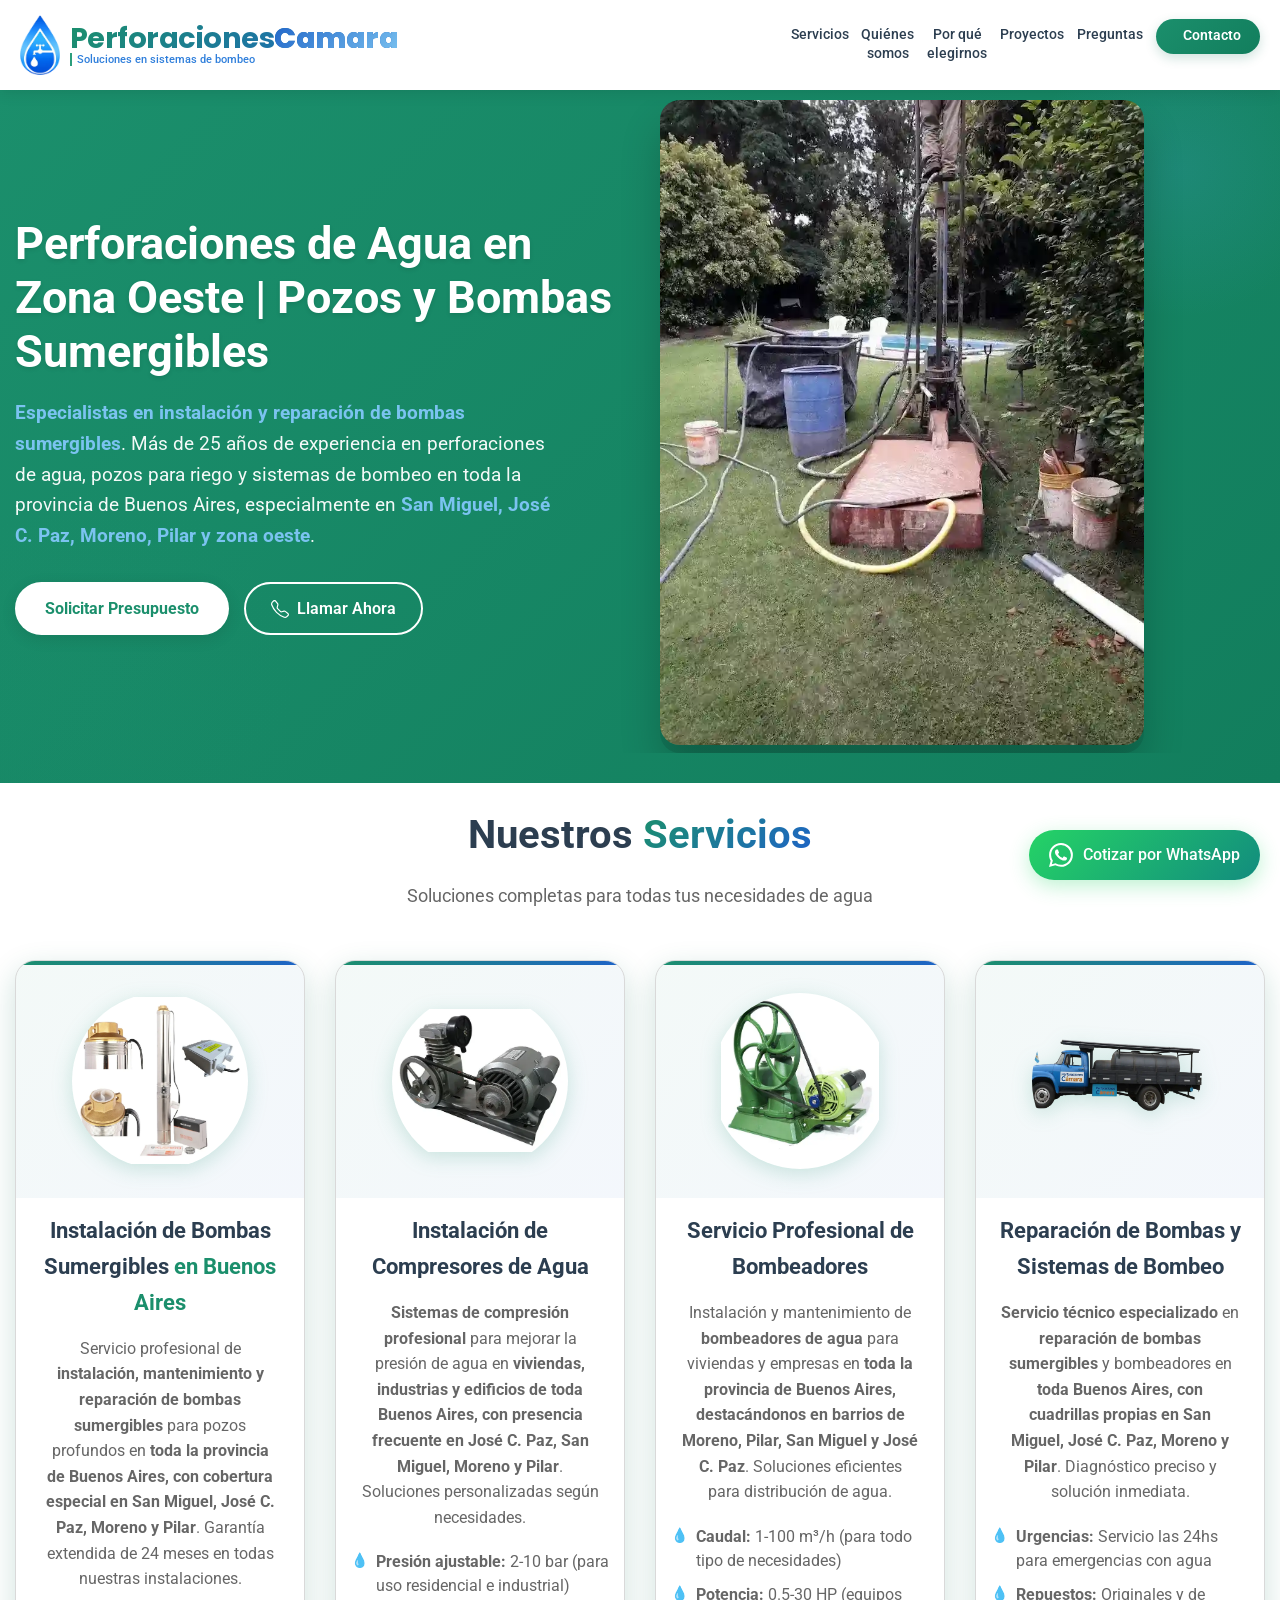
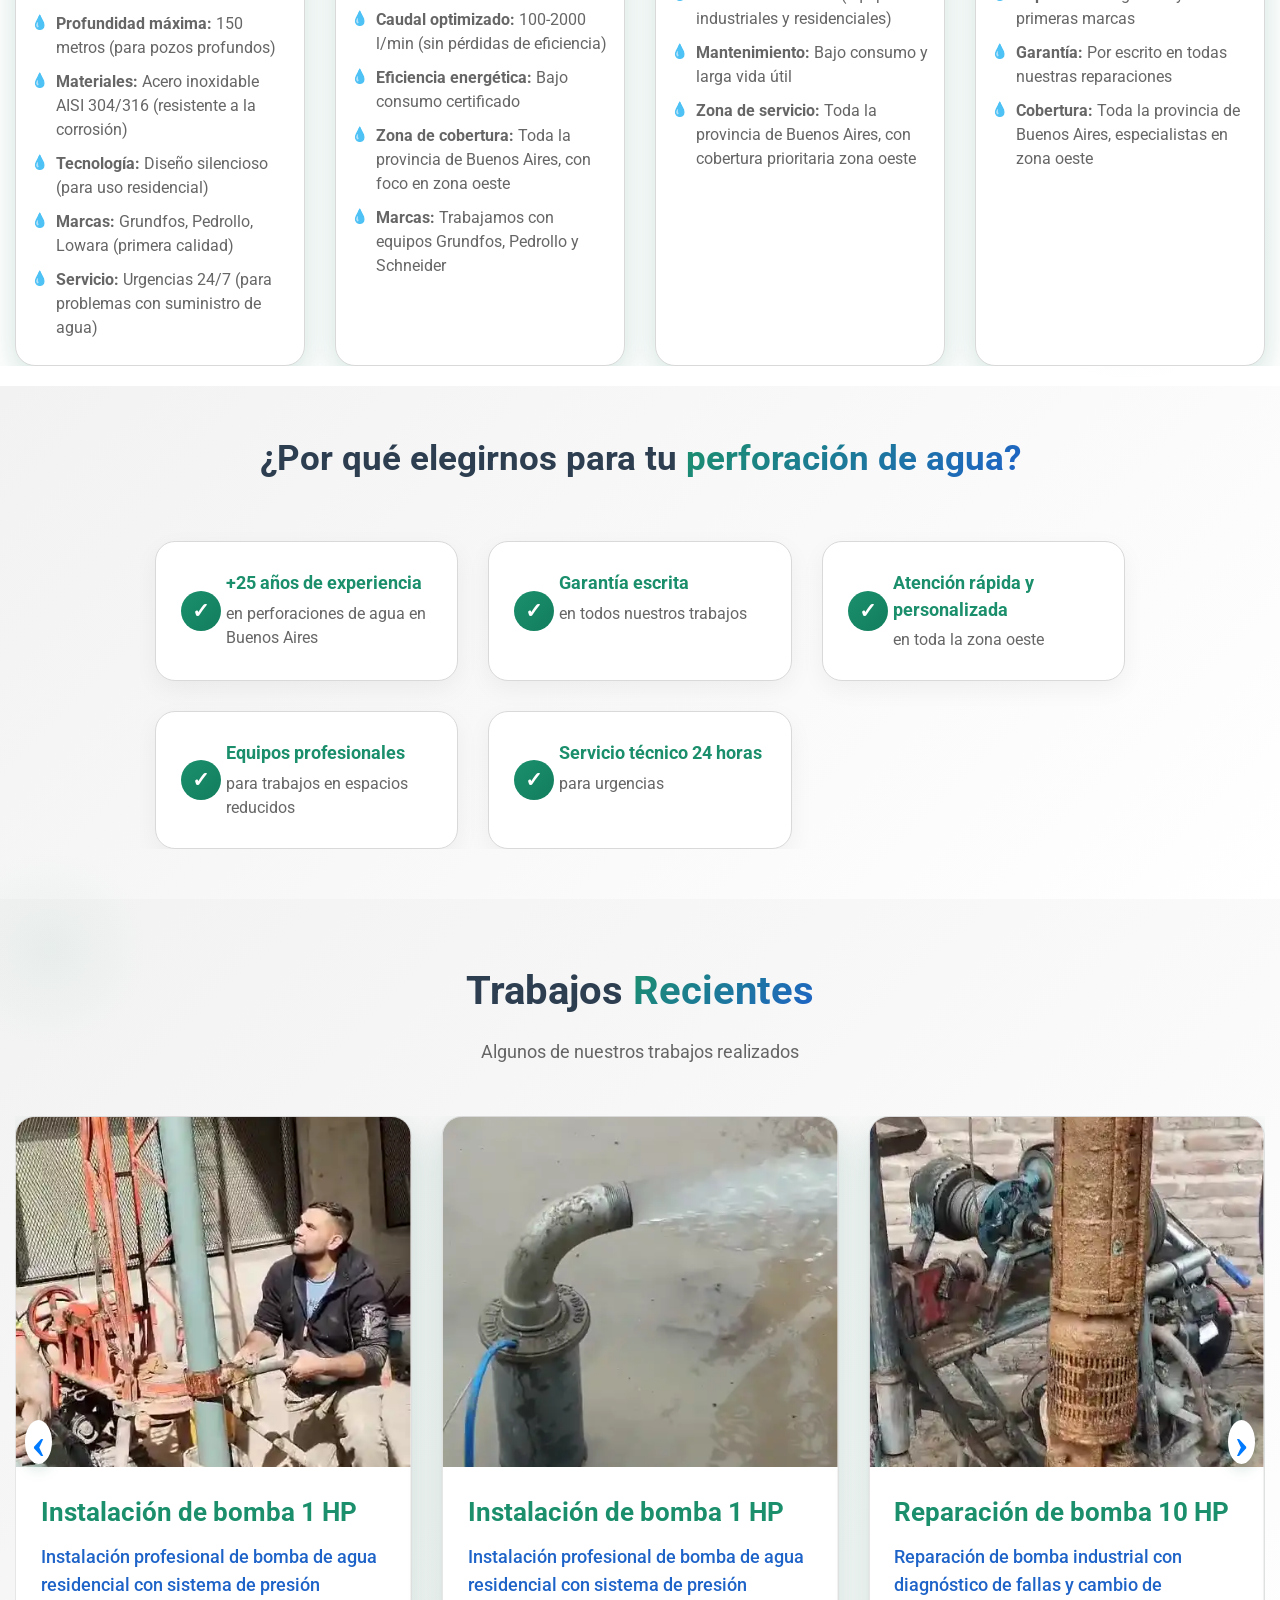
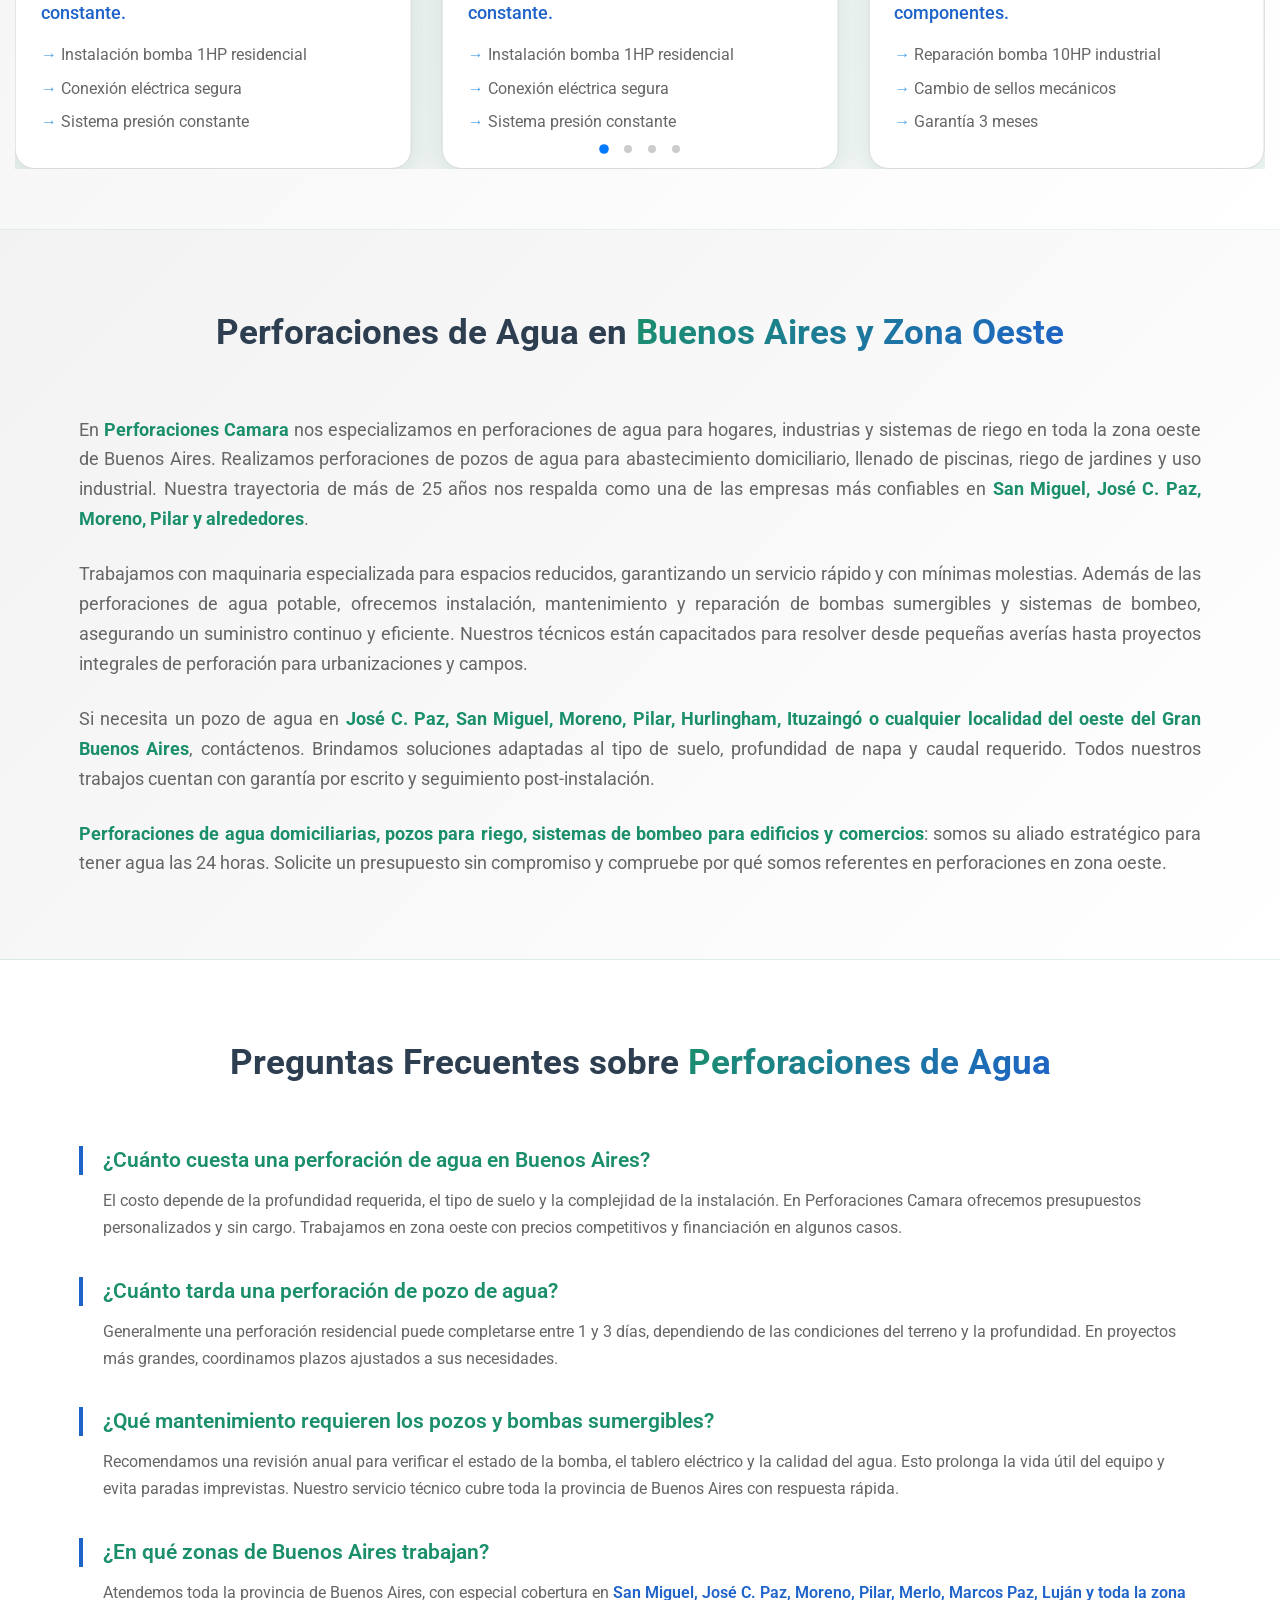
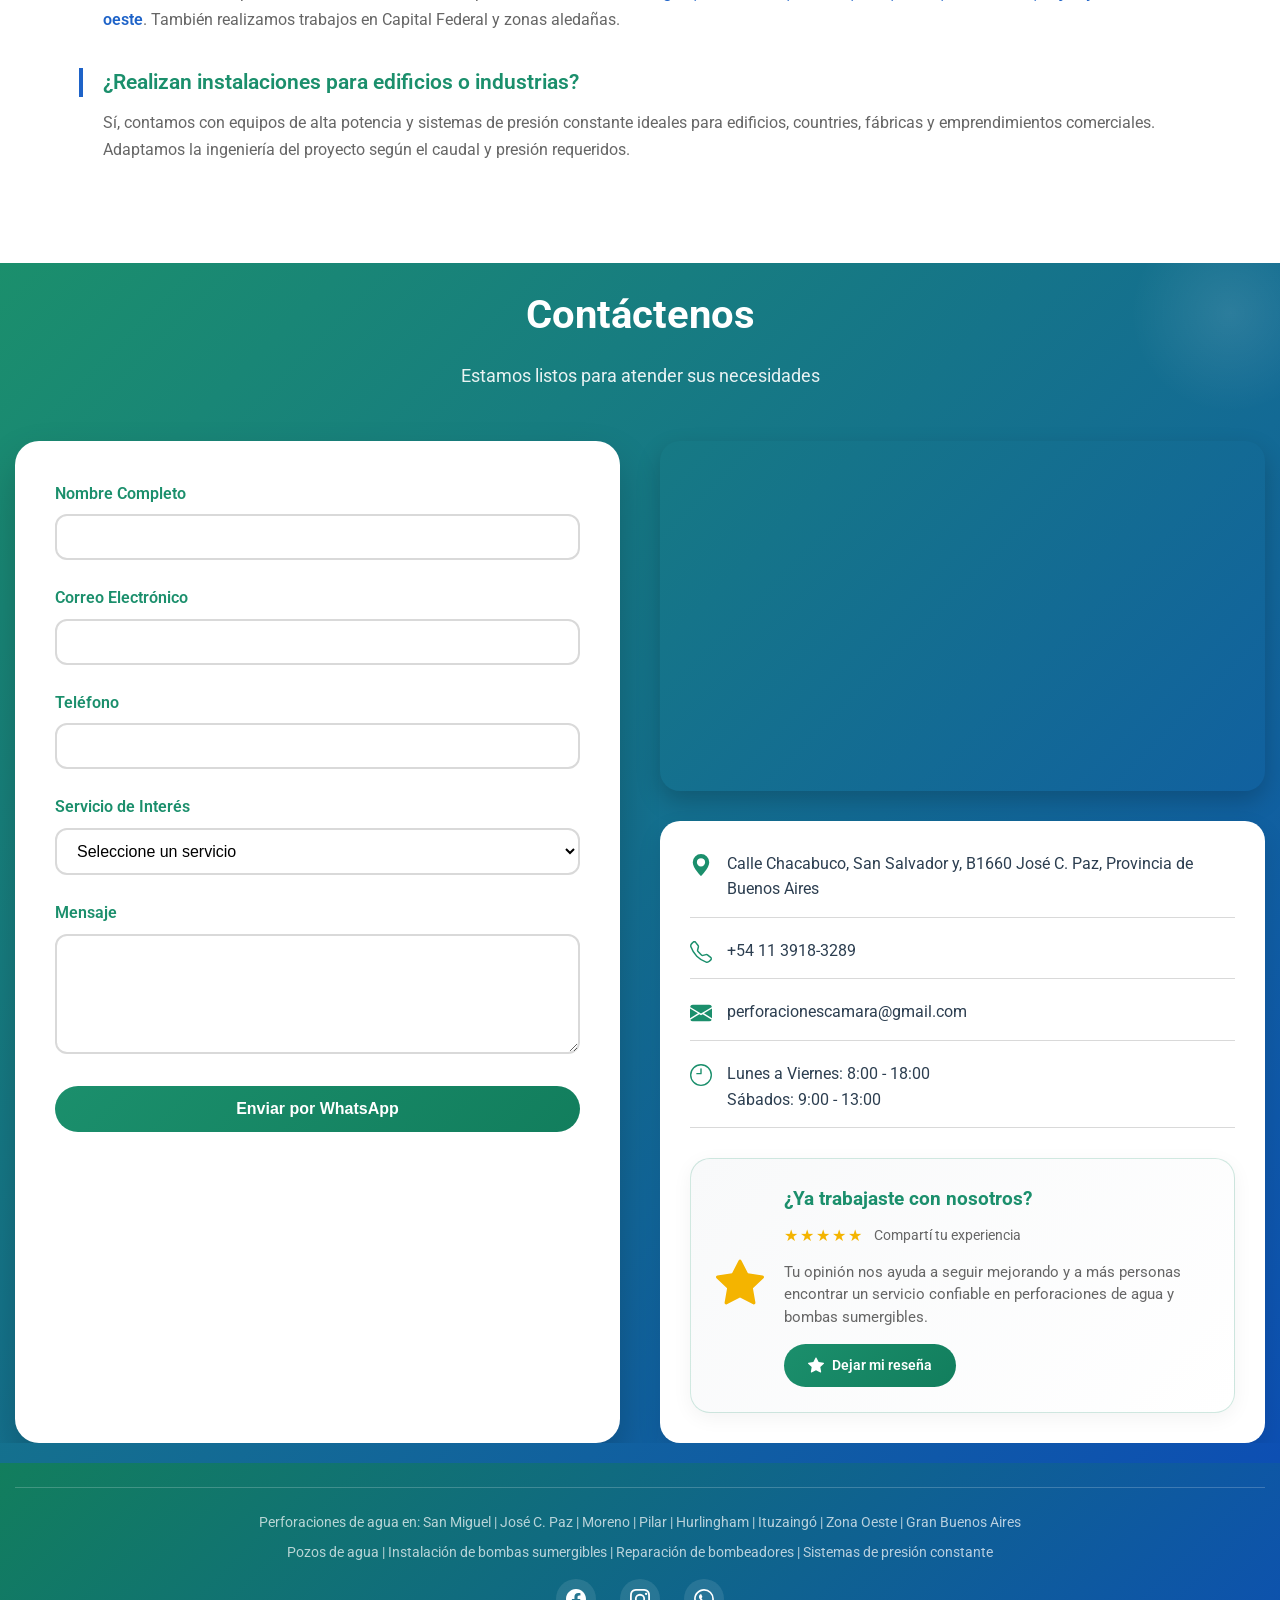
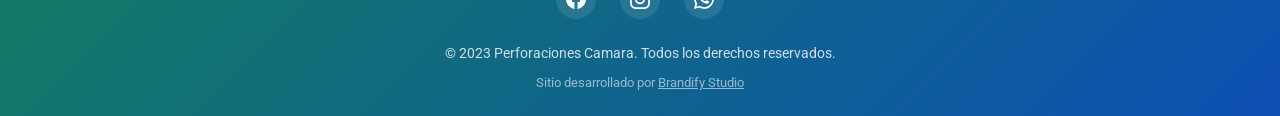
==== commit b1a6a344: "update" ====
--- a/index.html
+++ b/index.html
@@ -591,7 +591,7 @@
                   </svg>
                 </div>
                 <div class="reviews-content">
-                  <h4>¿Ya trabajaste con nosotros?</h4>
+                  <h3>¿Ya trabajaste con nosotros?</h3>
                   <div class="rating">
                     <span class="stars">★★★★★</span>
                     <span class="rating-text">Compartí tu experiencia</span>
--- a/css/base.css
+++ b/css/base.css
@@ -265,6 +265,20 @@
 }
 
 /* ============================================
+   SCROLL SUAVE Y PADDING PARA HEADER FIJO
+   ============================================ */
+  html {
+    scroll-padding-top: 20px;
+    scroll-behavior: smooth;
+  }
+
+  /* Fallback para navegadores antiguos */
+  section,
+  div[id] {
+    scroll-margin-top: 20px;
+  }
+
+/* ============================================
    HERO SECTION
    ============================================ */
 .hero {
@@ -1185,7 +1199,7 @@
   flex: 1;
 }
 
-.reviews-content h4 {
+.reviews-content h3 {
   font-size: clamp(1rem, 3vw, 1.2rem);
   font-weight: 700;
   color: var(--green-primary);
